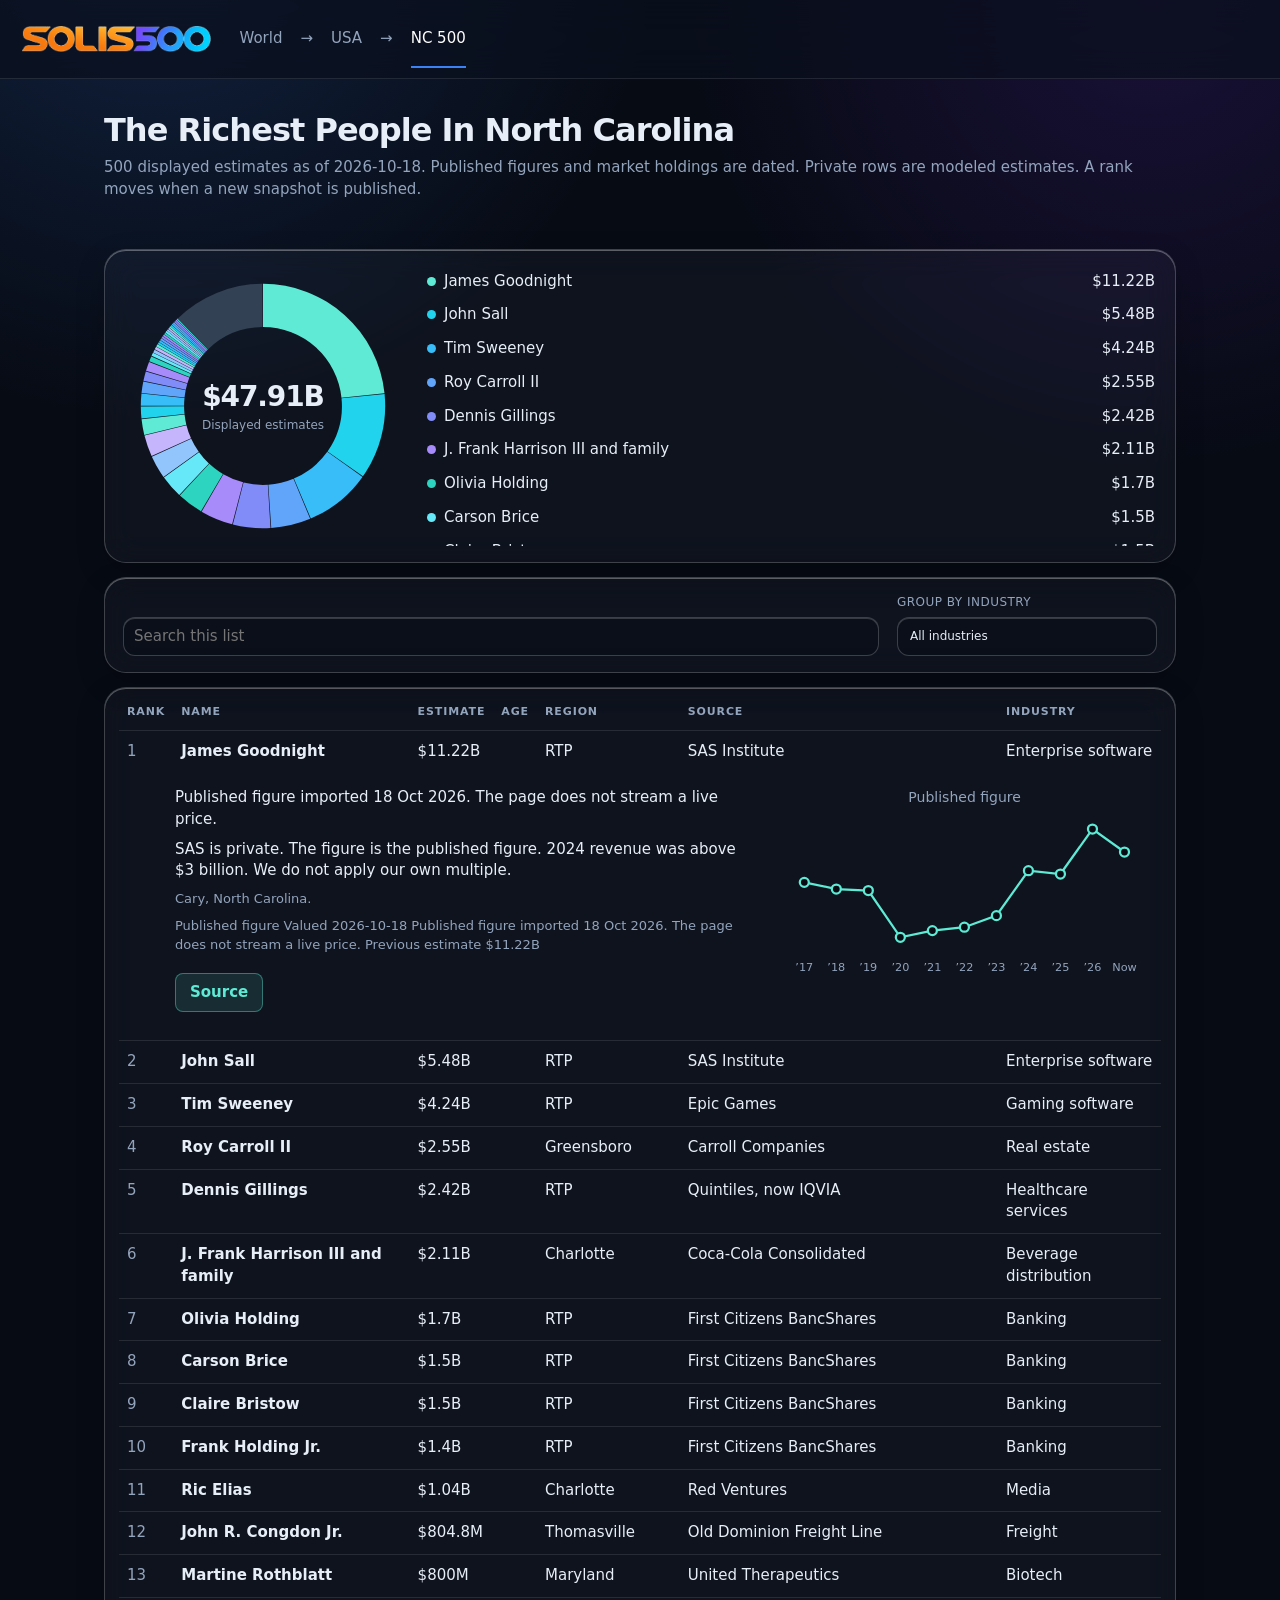
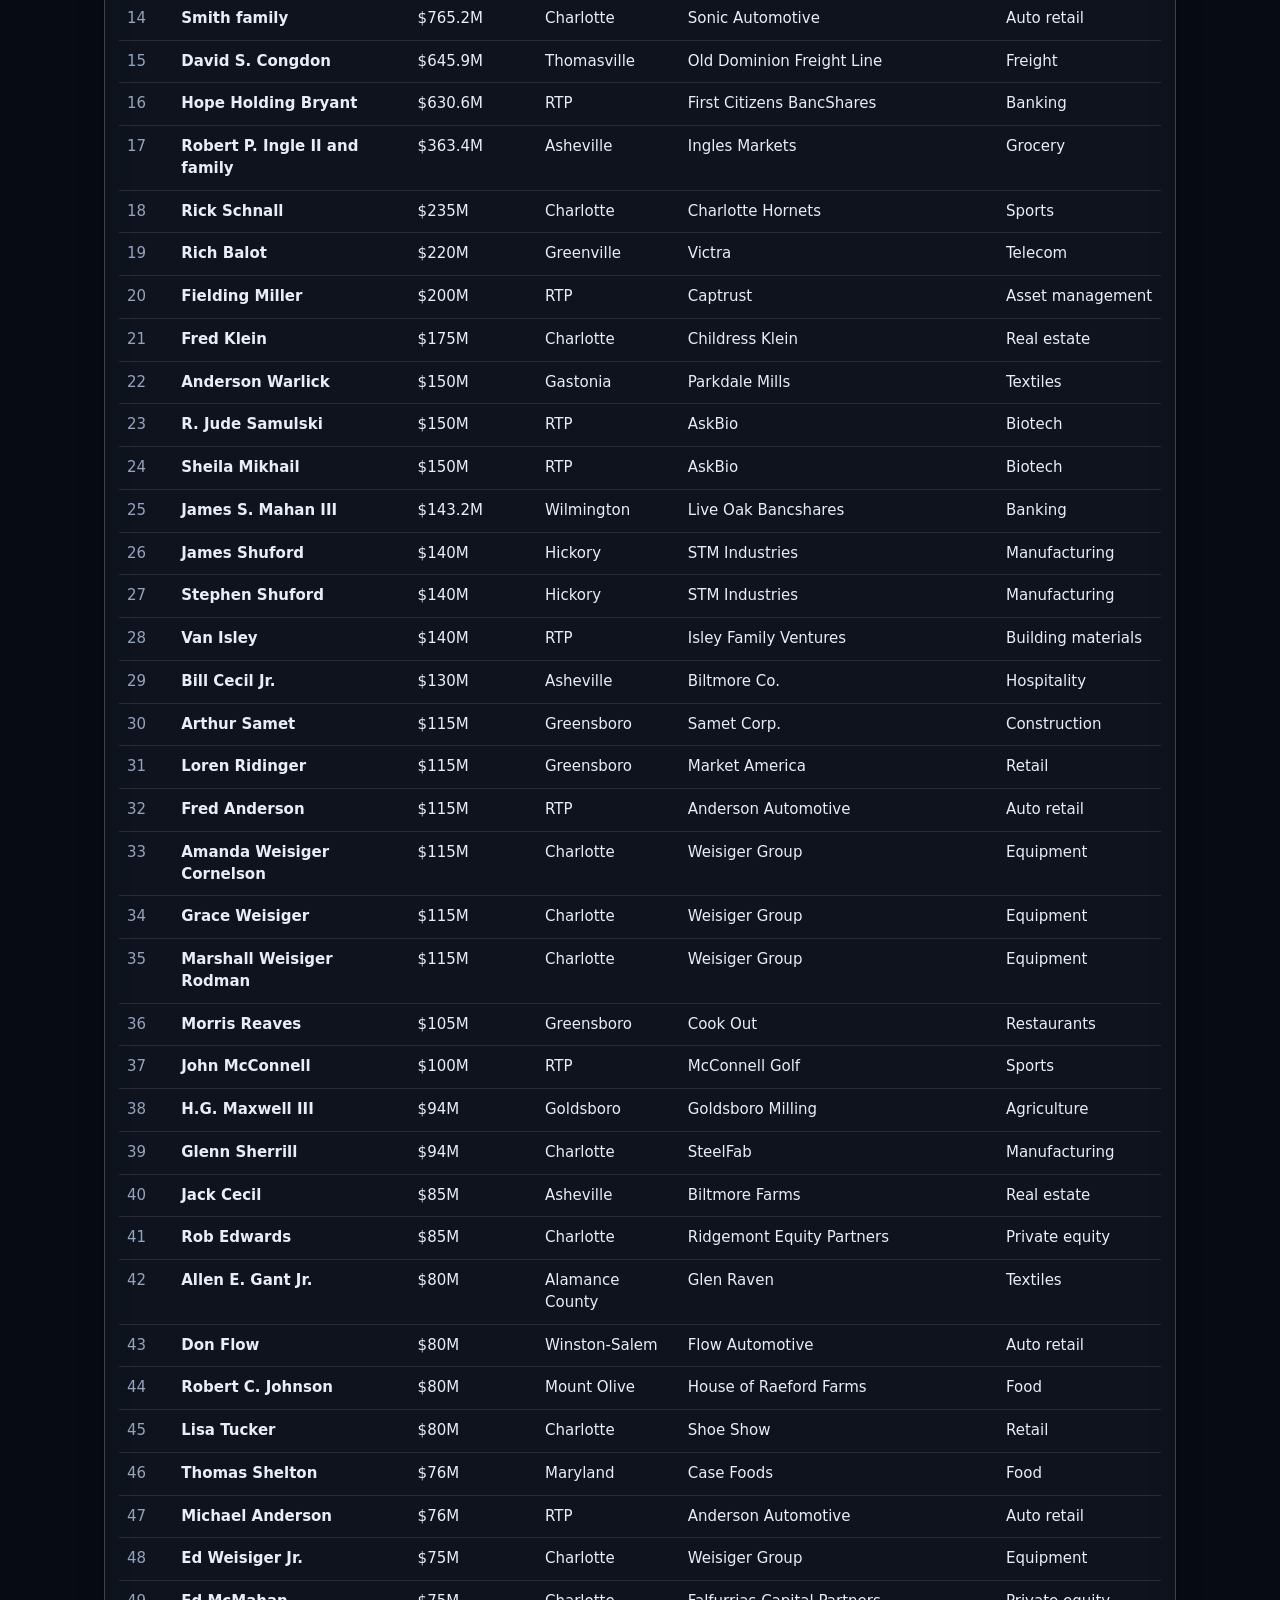
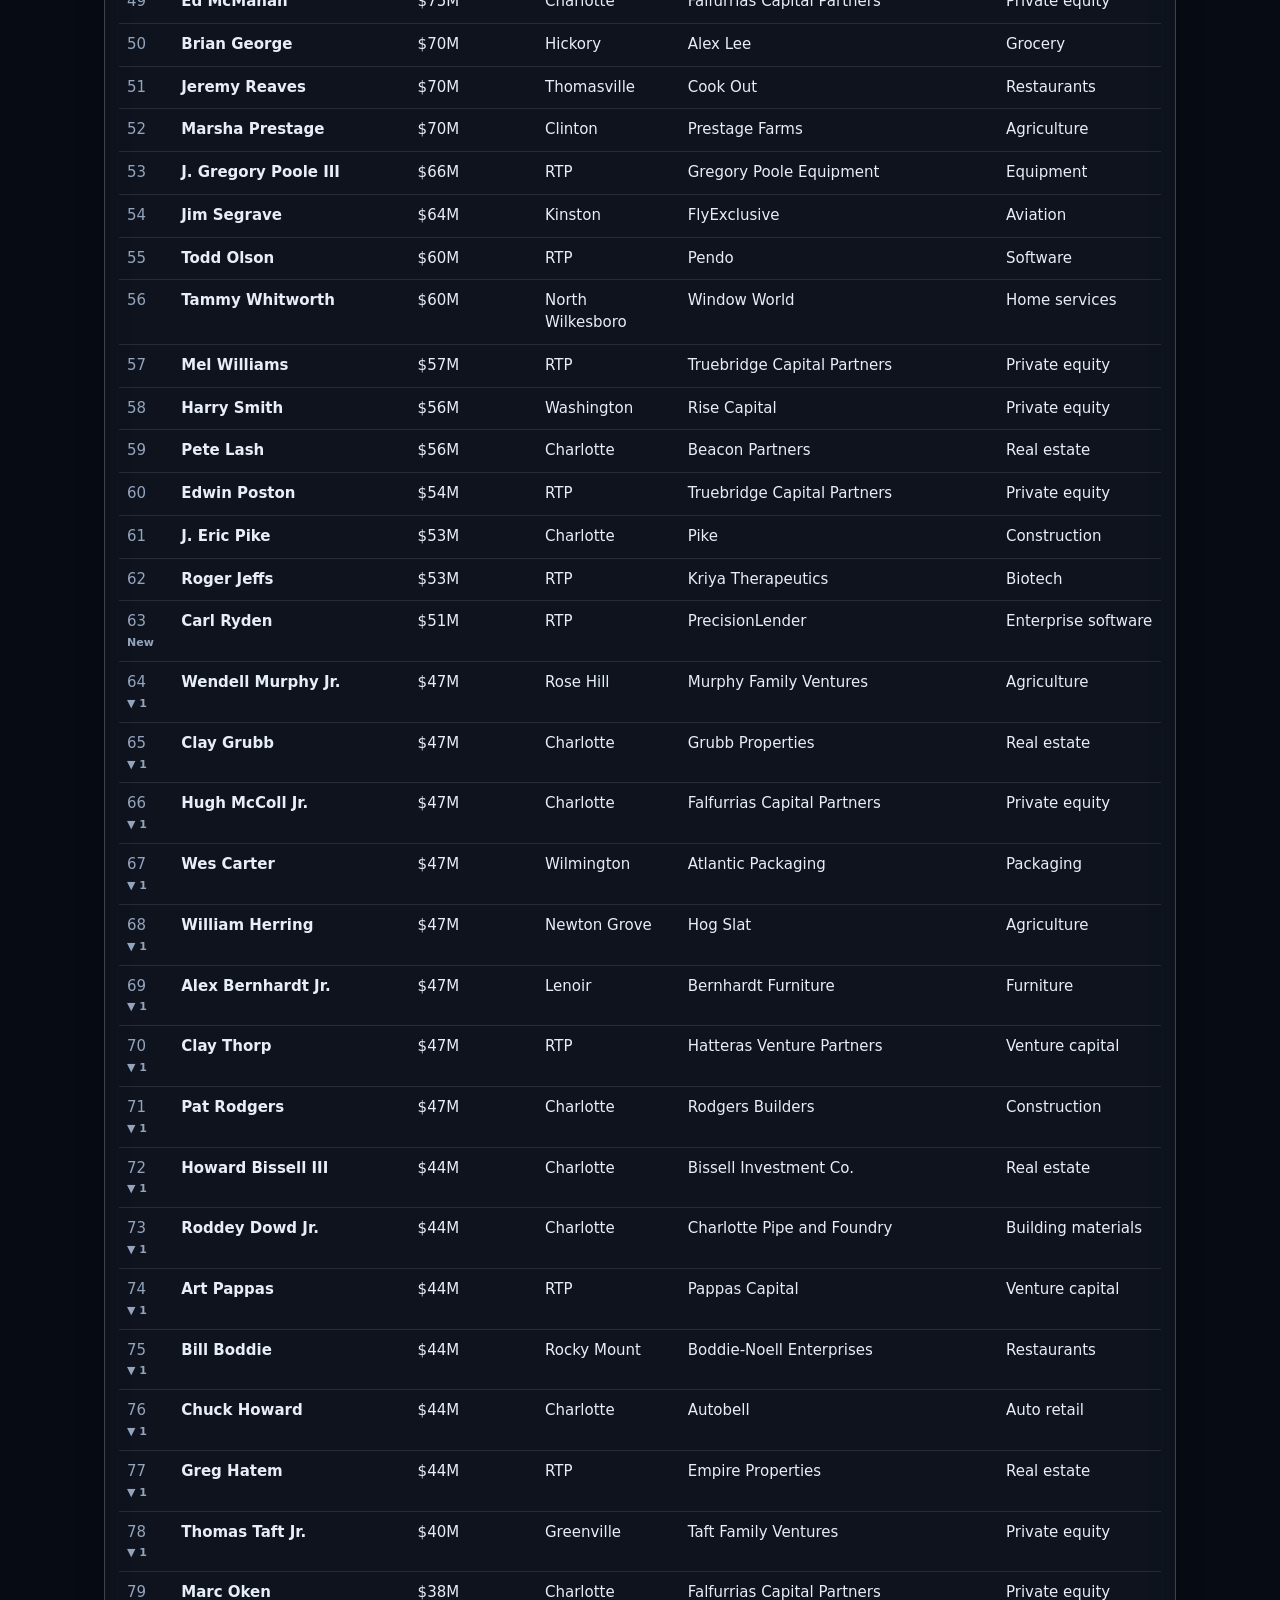
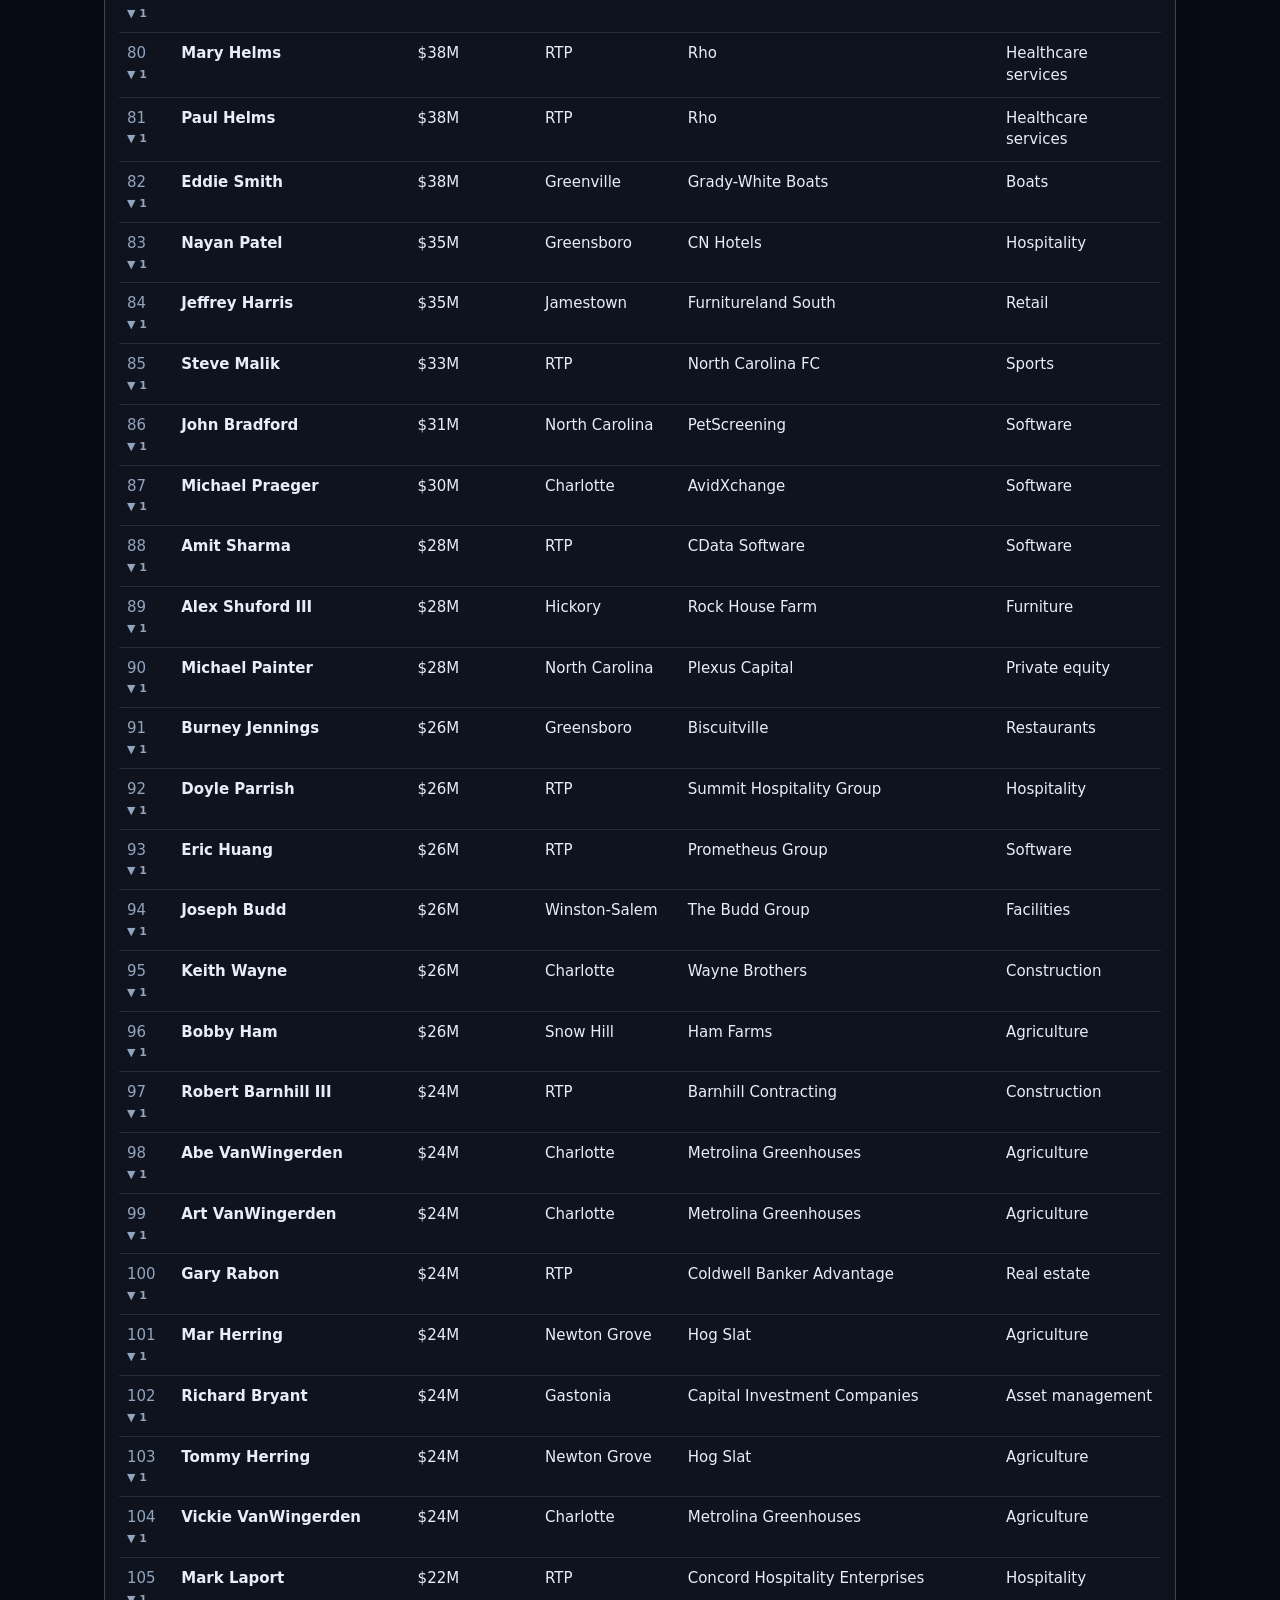
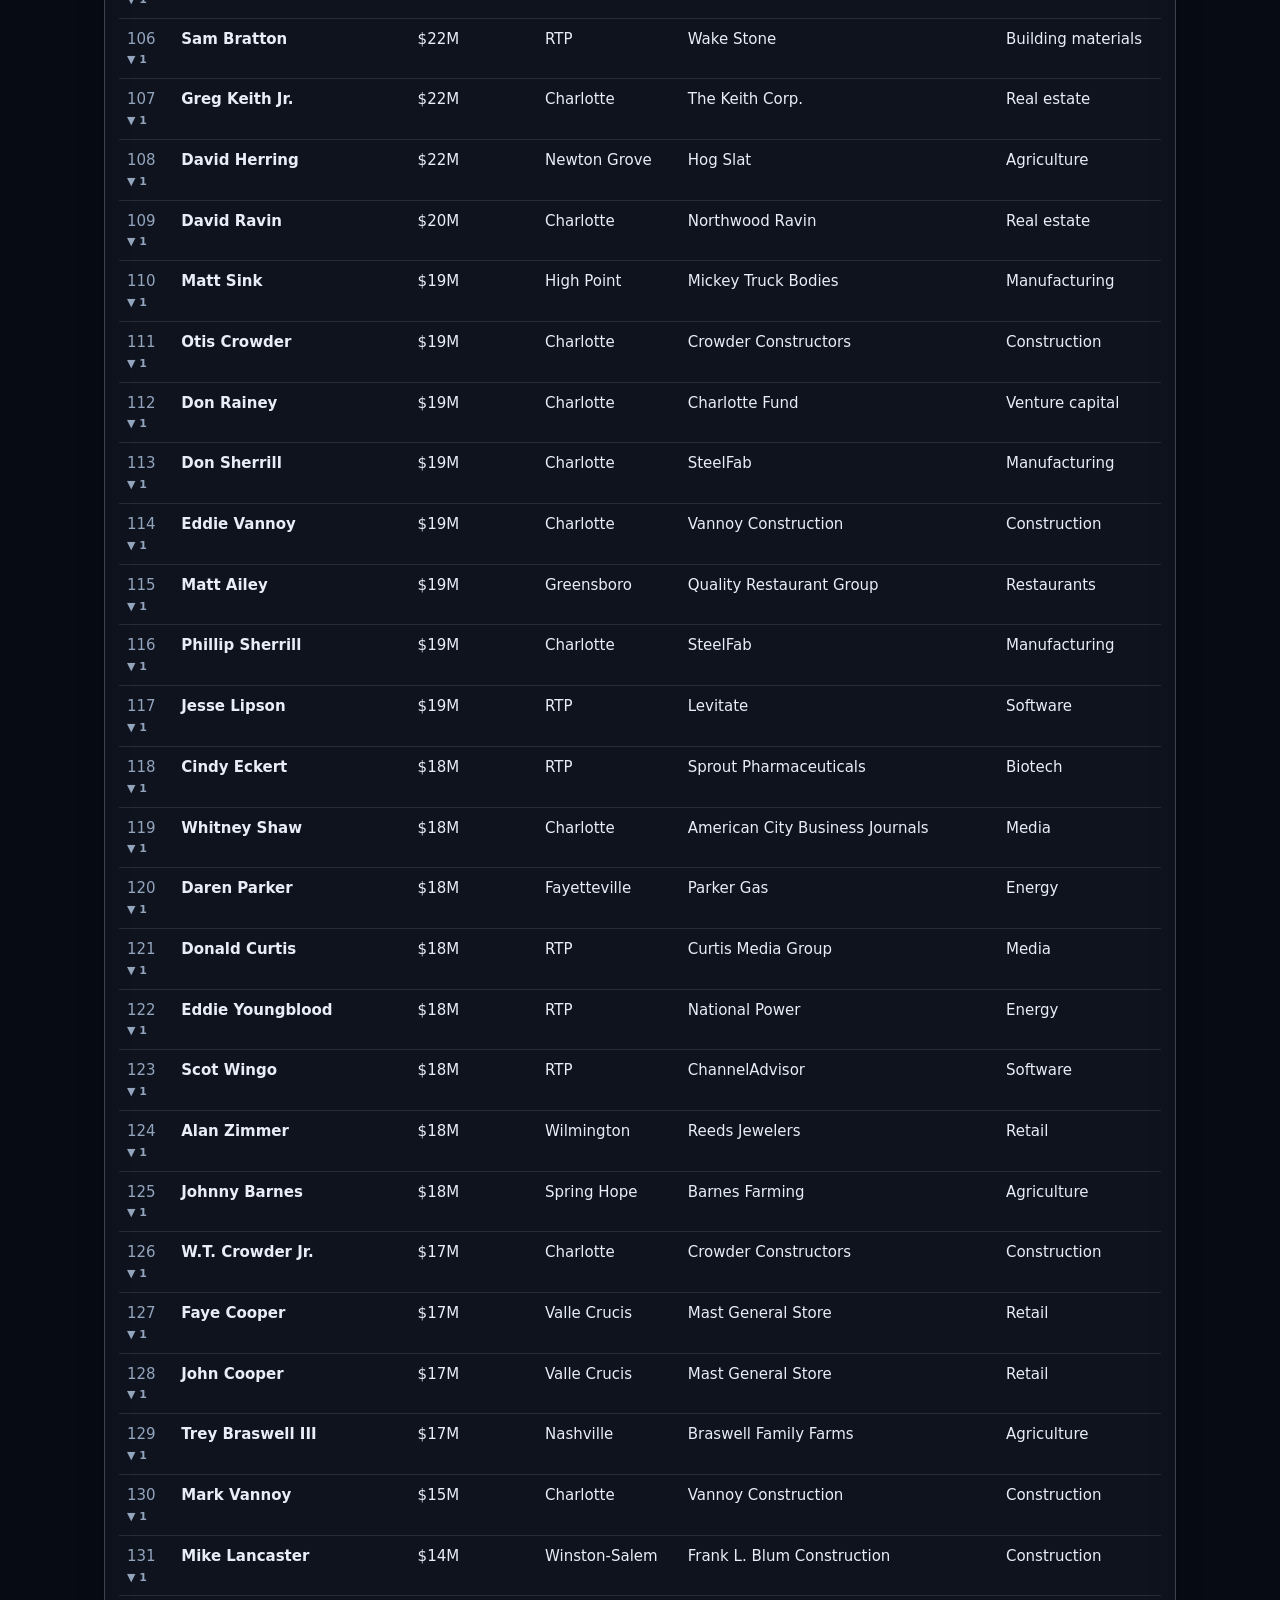
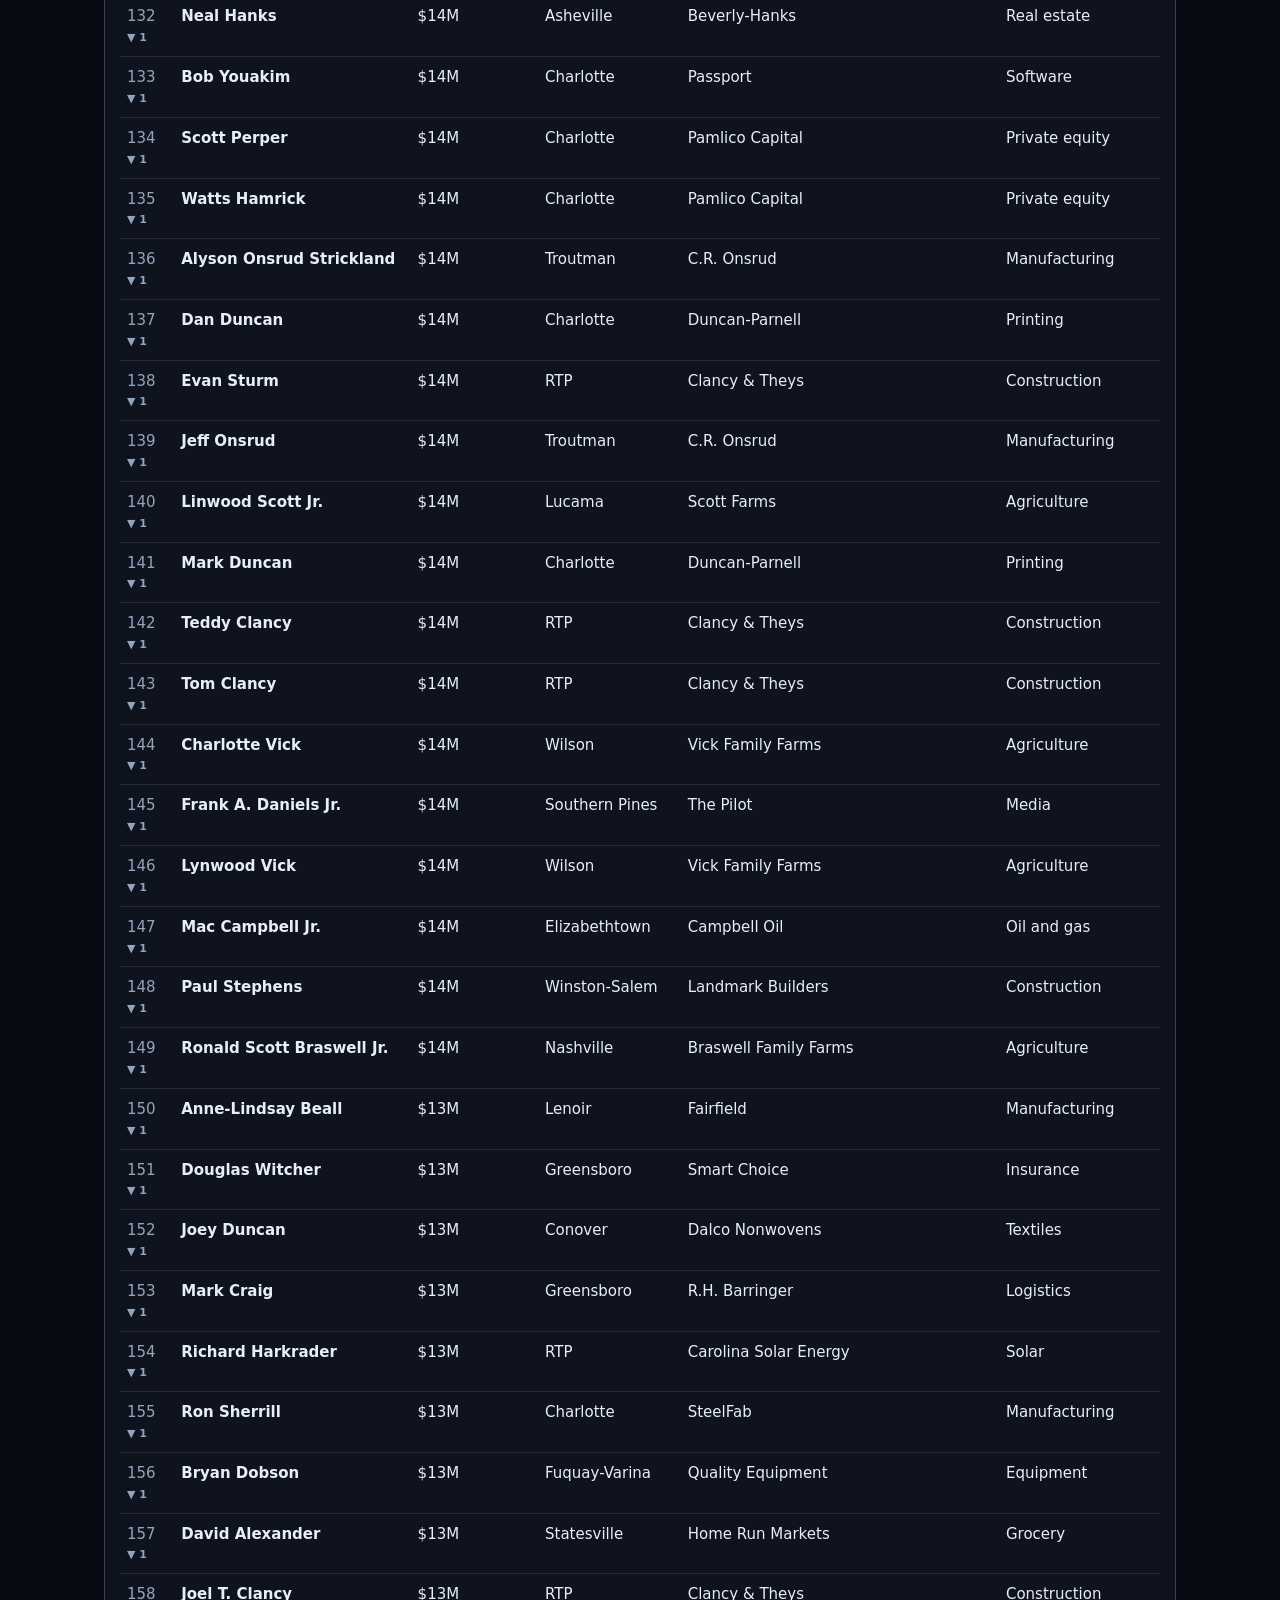
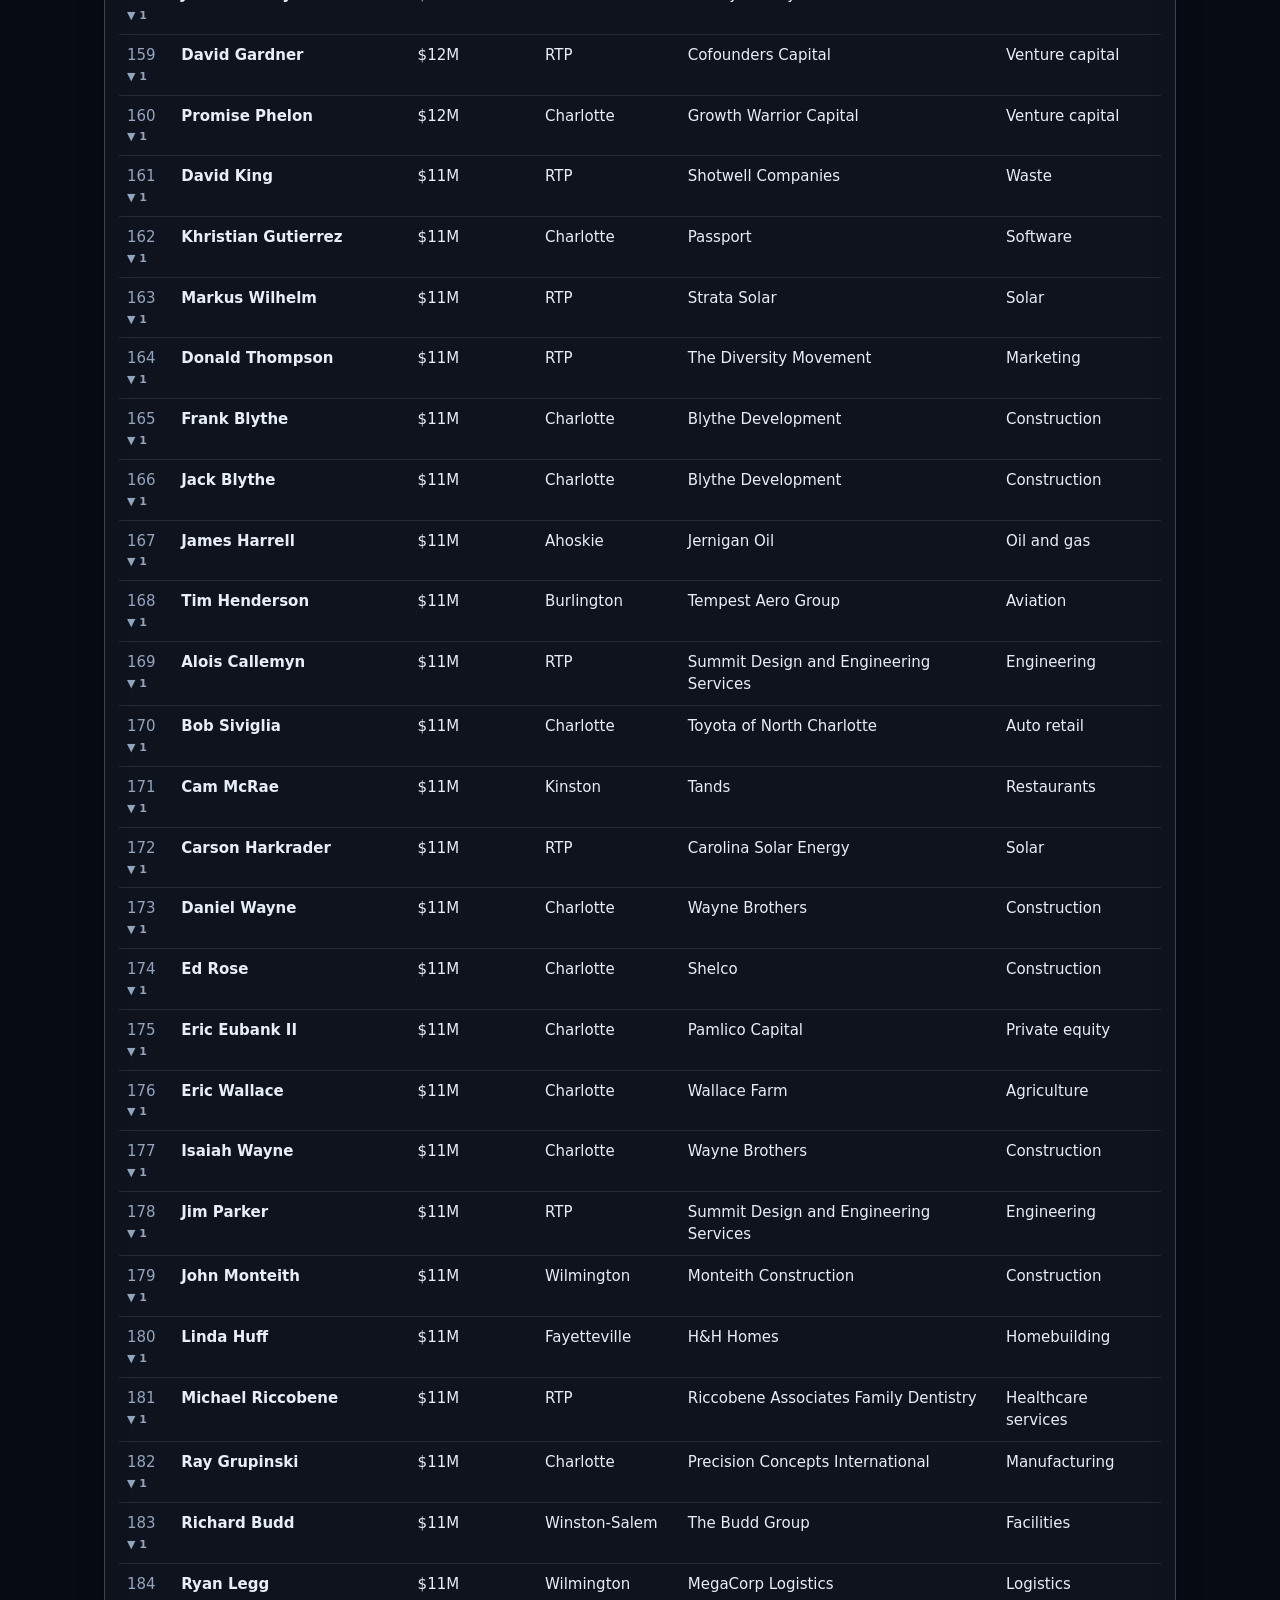
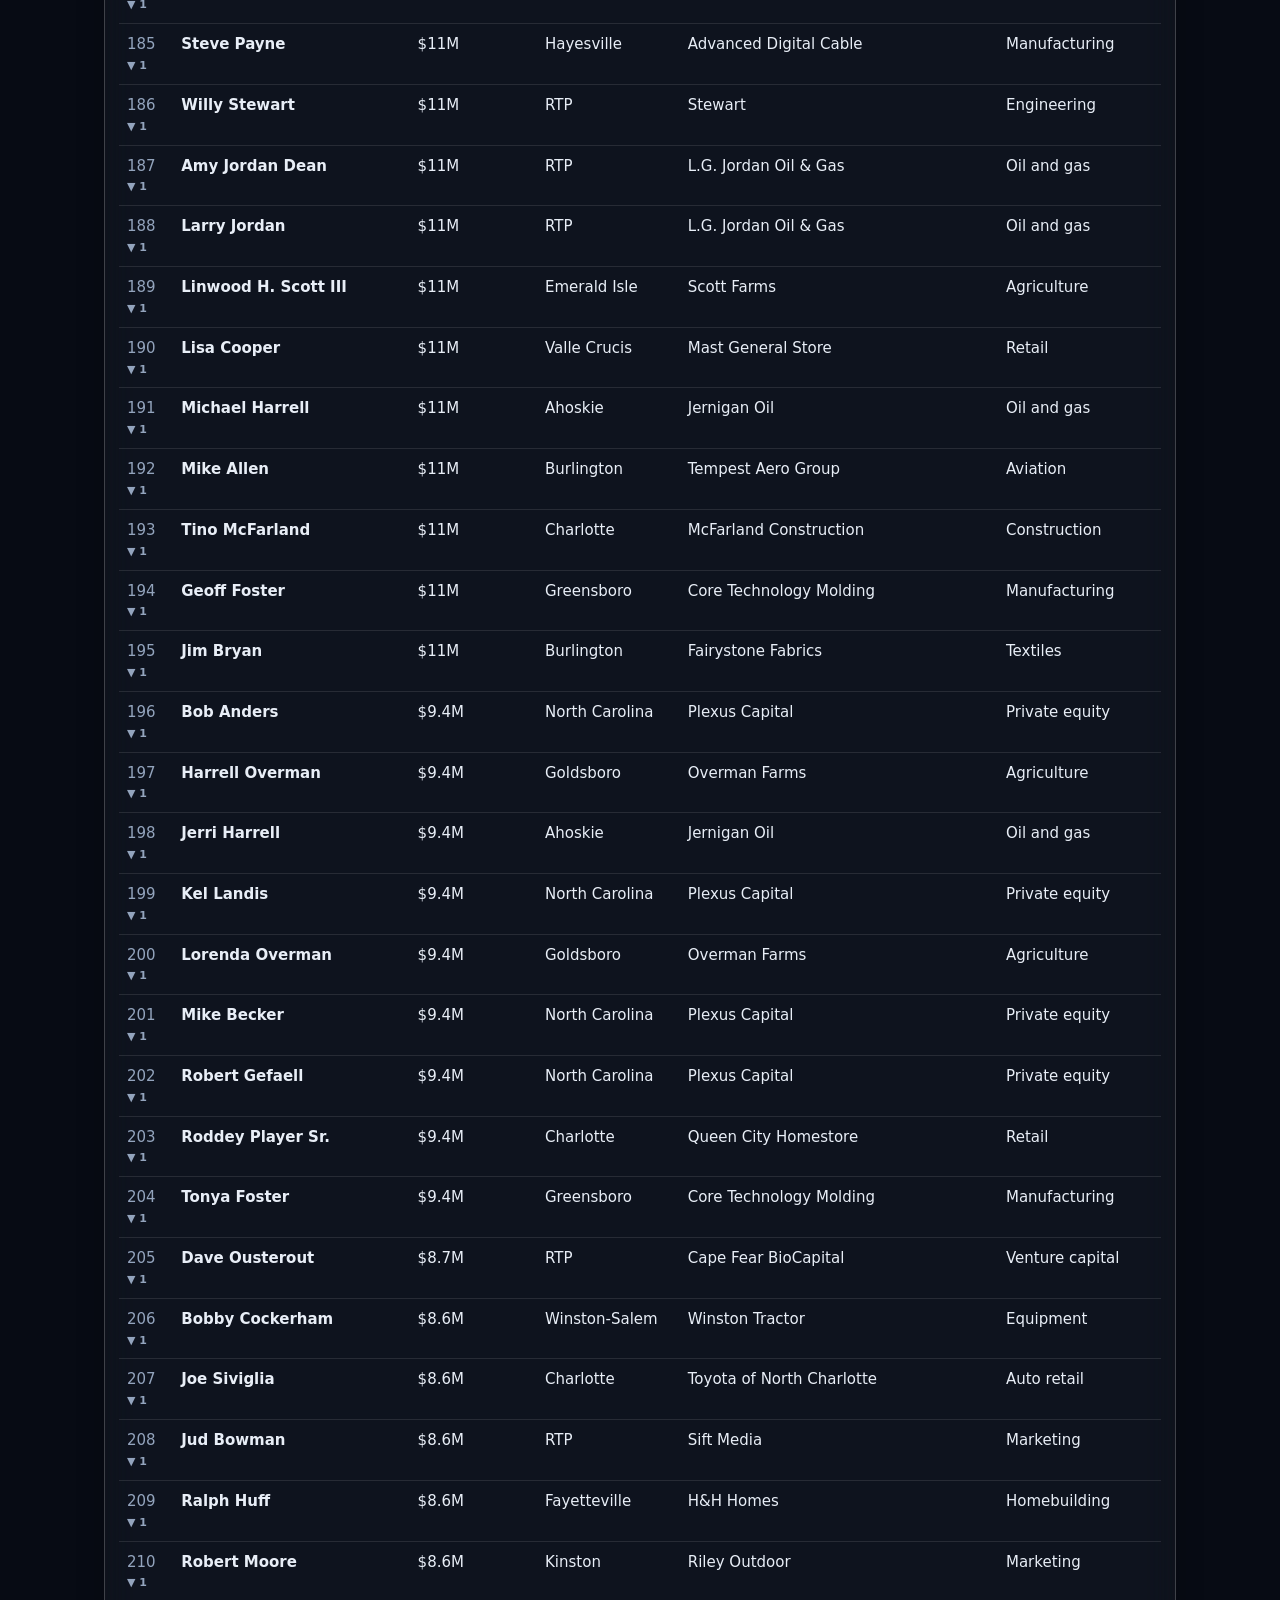
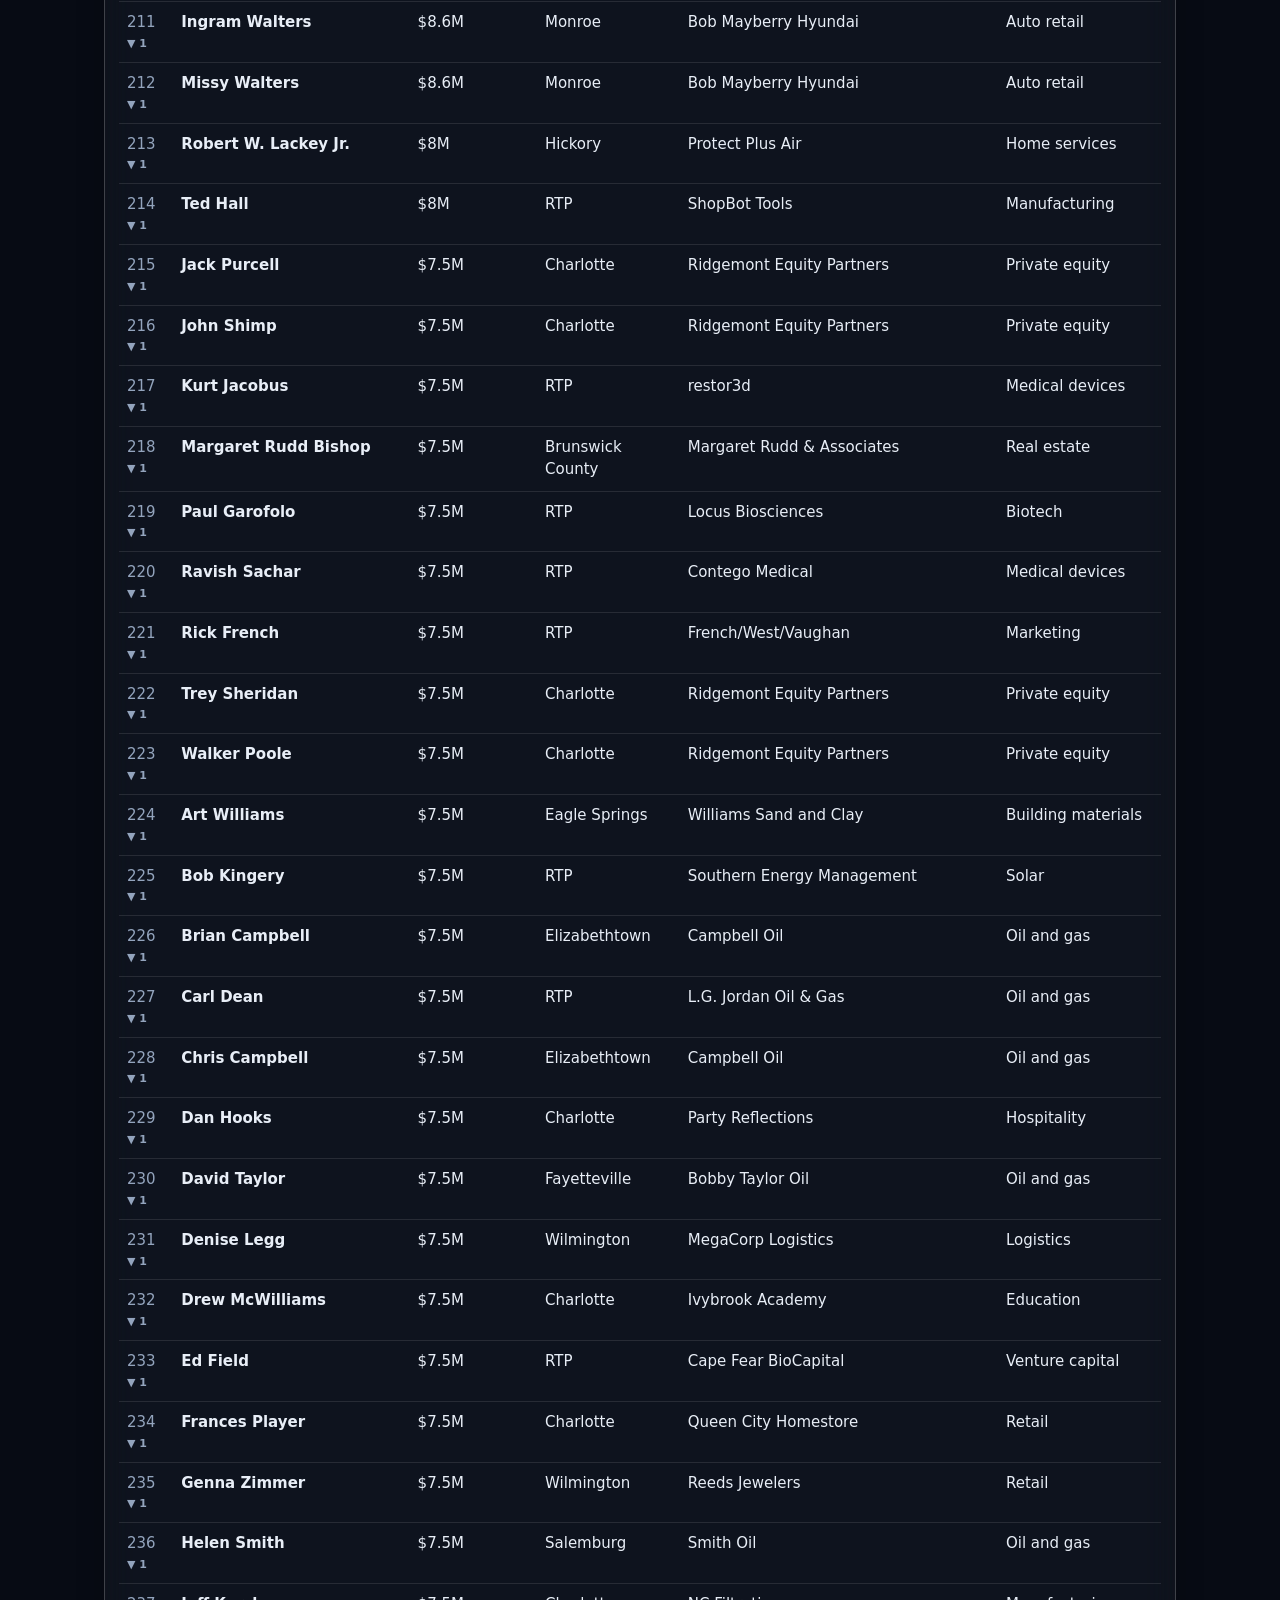
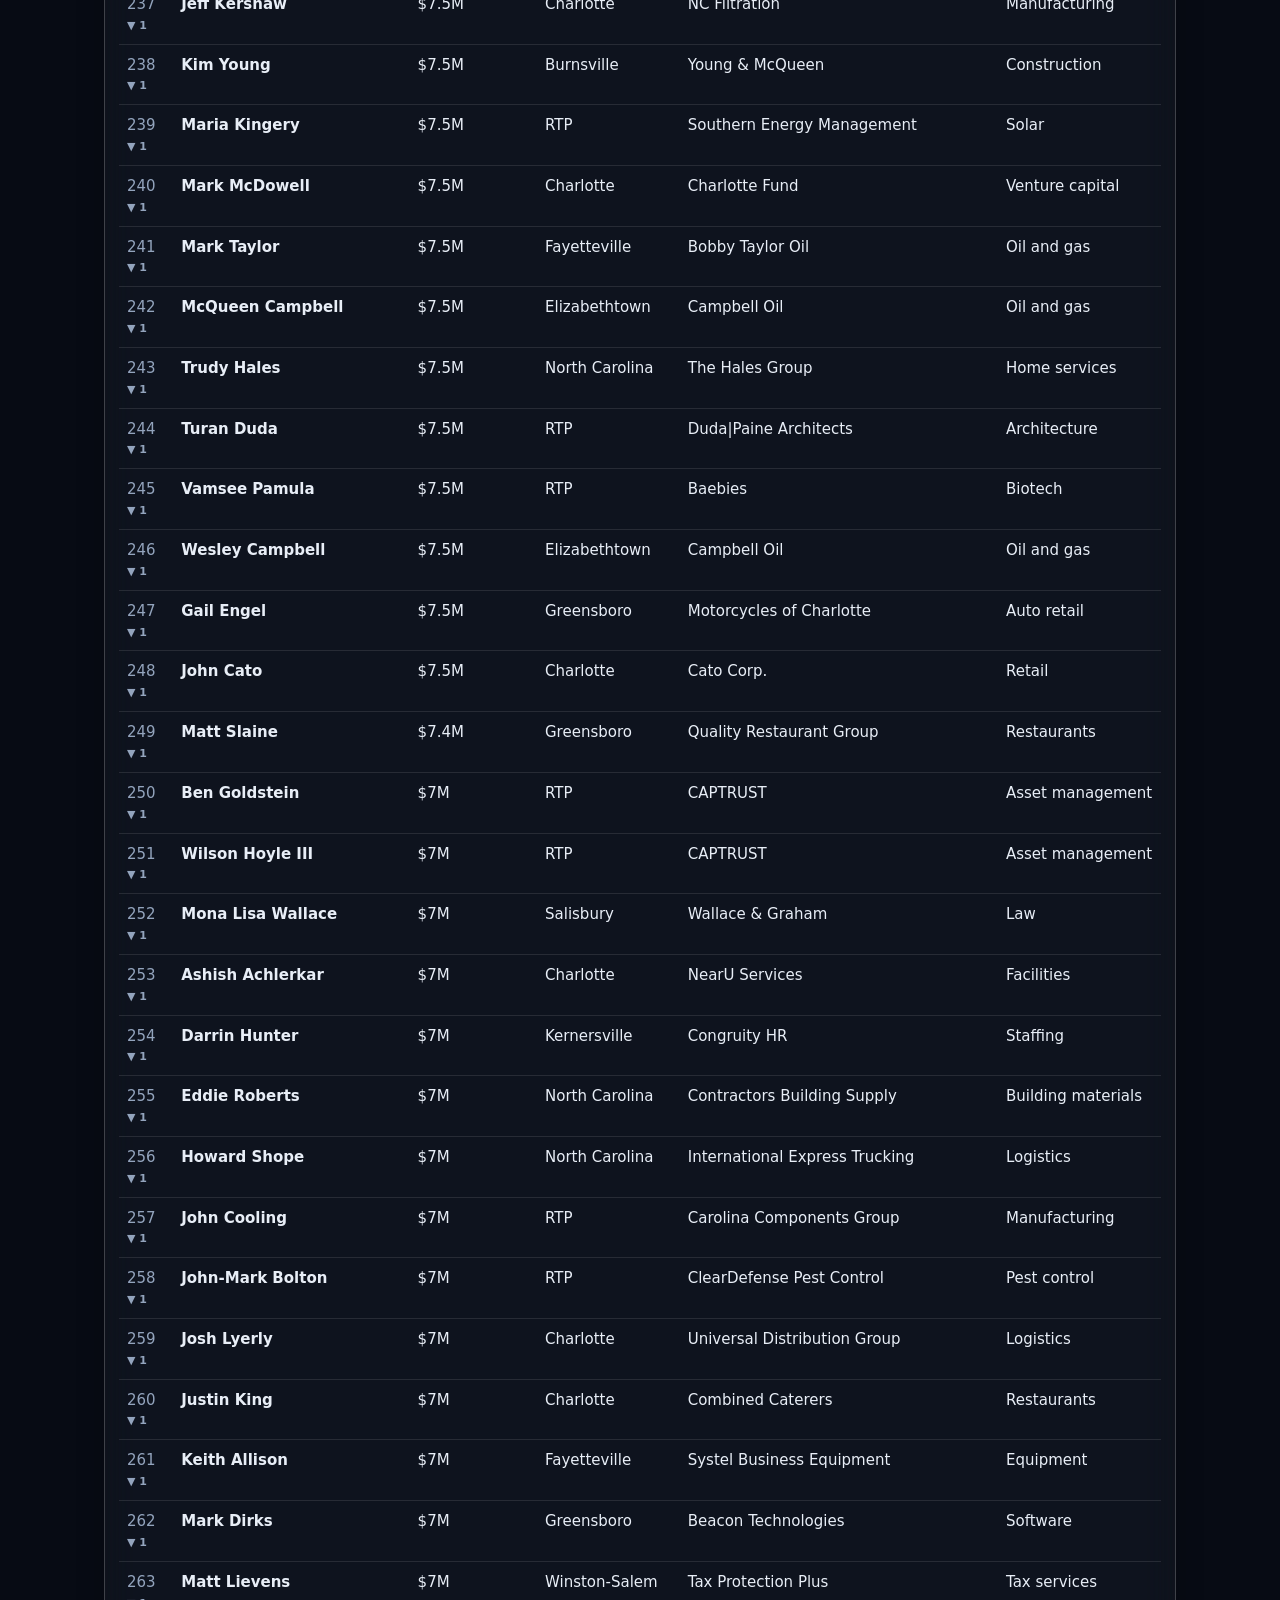
==== nc/index.html @ b6aca8cf "Add the Solis 500 bar and a USA page that opens NC 500. Co-authored-by: Cursor <cursoragent@cursor.c" ====
<!doctype html>
<html lang="en">
<head>
  <link rel="icon" href="../solis500.png">
  <meta charset="utf-8">
  <meta name="viewport" content="width=device-width, initial-scale=1">
  <title>NC 500</title>
  <link rel="stylesheet" href="../styles.css">
  <style>
    body { background-attachment: fixed; }
    header.top, main { max-width: 1120px; }
    .glass {
      position: relative;
      background: rgba(255, 255, 255, 0.035);
      border: 1px solid rgba(255, 255, 255, 0.2);
      border-radius: 22px;
      backdrop-filter: blur(16px) saturate(1.2);
      -webkit-backdrop-filter: blur(16px) saturate(1.2);
      box-shadow: inset 0 1px 0 rgba(255, 255, 255, 0.32), 0 10px 28px rgba(0, 0, 0, 0.22);
    }
    .donut-wrap.glass, .rank-tools.glass { padding: 16px 18px; }
    .sheet.glass { padding: 6px 14px 18px; margin-top: 14px; }
    .profile { display: inline-block; margin-top: 10px; background: rgba(94, 234, 212, 0.12); color: #5eead4; border: 1px solid rgba(94, 234, 212, 0.4); text-decoration: none; border-radius: 8px; padding: 8px 14px; font-weight: 700; }
    .range-title { text-align: center; text-transform: none; letter-spacing: 0; font-size: 13px; }
    .donut-legend { max-height: 280px; overflow: auto; }
    #donut path, .donut-legend button { cursor: pointer; }
    .donut-wrap { display: grid; grid-template-columns: 280px 1fr; gap: 22px; align-items: center; margin: 18px 0 8px; }
    .donut-fig { position: relative; width: 280px; height: 280px; }
    .donut-fig svg { width: 280px; height: 280px; display: block; }
    .donut-center { position: absolute; inset: 0; display: grid; place-content: center; text-align: center; pointer-events: none; }
    .donut-center strong { font-size: 28px; letter-spacing: -0.04em; font-weight: 650; }
    .donut-center span { color: var(--muted); font-size: 12px; }
    .donut-legend { list-style: none; margin: 0; padding: 0; display: grid; gap: 2px; }
    .donut-legend button {
      display: flex; justify-content: space-between; gap: 12px; width: 100%;
      background: transparent; border: 0; color: inherit; padding: 5px 2px; cursor: pointer; text-align: left;
    }
    .donut-legend button:hover { color: white; }
    .swatch { width: 9px; height: 9px; border-radius: 99px; display: inline-block; margin-right: 8px; }
    .rank-tools { display: grid; grid-template-columns: 1fr 260px; gap: 18px; margin: 14px 0 0; align-items: end; position: relative; z-index: 6; overflow: visible; }
    .sheet.glass { position: relative; z-index: 1; }
    .rank-tools label { display: grid; gap: 6px; color: var(--muted); font-size: 12px; letter-spacing: 0.04em; text-transform: uppercase; }
    .rank-tools .search, .group-button { margin: 0; background: rgba(7, 11, 20, 0.4); border: 1px solid rgba(255,255,255,0.2); color: var(--ink); border-radius: 12px; box-shadow: inset 0 1px 0 rgba(255,255,255,0.18); }
    .group-menu { position: relative; }
    .group-button { width: 100%; text-align: left; padding: 10px 12px; cursor: pointer; }
    .group-panel {
      position: absolute; z-index: 8; right: 0; width: 260px; top: calc(100% + 6px);
      max-height: 320px; overflow: auto; padding: 8px;
      background: #10182a;
      border: 1px solid rgba(255,255,255,0.2);
      border-radius: 14px;
    }
    .group-panel label {
      display: flex; align-items: center; gap: 8px;
      text-transform: none; letter-spacing: 0; font-size: 14px; color: var(--ink);
      padding: 6px 8px; border-radius: 8px; cursor: pointer;
    }
    .group-panel label:hover { background: rgba(255,255,255,0.06); }
    .group-panel input { accent-color: #5eead4; }
    .group-panel .group-rule { height: 1px; margin: 6px 8px; background: rgba(255,255,255,0.14); }
    .industry-head td { padding: 18px 10px 6px; color: #f8fafc; font-weight: 650; letter-spacing: 0.04em; text-transform: uppercase; font-size: 12px; border-top: 0; }
    .own.rank th { letter-spacing: 0.08em; text-transform: uppercase; font-size: 11px; }
    .own.rank td { border-bottom: 0; }
    .own.rank tr.rank-row td { border-top: 1px solid var(--line); cursor: pointer; }
    .own.rank tr.rank-row:hover td { background: rgba(255,255,255,0.03); }
    .own.rank td.worth { text-align: right; white-space: nowrap; width: 7.5rem; }
    .own.rank th.worth { text-align: right; }
    .own.rank td.worth b { display: block; font-weight: 650; font-variant-numeric: tabular-nums; }
    .own.rank td.worth span { color: var(--muted); font-size: 11px; letter-spacing: 0.04em; text-transform: uppercase; }
    .own.rank td.worth.provisional span { color: #5eead4; }
    .own.rank td.worth.priced span { color: #fbbf24; }
    .rank-name { font-weight: 650; }
    .rank-panel { display: grid; grid-template-columns: 1.45fr 0.9fr; gap: 28px; padding: 4px 8px 18px 3rem; }
    .rank-panel p { margin: 0 0 8px; max-width: 68ch; }
    .rank-panel .tie { color: var(--muted); font-size: 13px; }
    .range-title { color: var(--muted); font-size: 14px; letter-spacing: 0; text-transform: none; margin-bottom: 4px; }
    .history-chart { position: relative; }
    .history-chart svg { width: 100%; height: auto; display: block; }
    .history-tip {
      position: absolute; z-index: 2; transform: translate(-50%, -120%);
      min-width: 76px; padding: 8px 10px; text-align: center; pointer-events: none;
      background: rgba(8, 12, 22, 0.94); color: #f8fafc;
      border: 1px solid rgba(255,255,255,0.16); border-radius: 8px;
      box-shadow: 0 10px 24px rgba(0,0,0,0.35);
    }
    .history-tip span { display: block; color: #cbd5e1; font-size: 12px; }
    .history-tip strong { display: block; font-size: 16px; font-weight: 650; }
    .pos .move { display: block; margin-top: 2px; font-size: 11px; font-weight: 550; color: var(--muted); }
    .range-labels { display: flex; justify-content: space-between; color: var(--muted); font-size: 12px; font-variant-numeric: tabular-nums; }
    @media (max-width: 800px) {
      .donut-wrap, .rank-panel, .rank-tools { grid-template-columns: 1fr; }
      .donut-fig { margin: 0 auto; }
      .rank-panel { padding-left: 8px; }
    }
  </style>
</head>
<body>
  <header class="bar">
    <a class="brand" href="../" aria-label="Solis 500"><img class="wordmark" src="../solis500.png" alt=""></a>
    <nav class="trail" aria-label="Place">
      <span class="trail-world">World</span>
      <span class="sep" aria-hidden="true">→</span>
      <a href="../">USA</a>
      <span class="sep" aria-hidden="true">→</span>
      <a href="./" aria-current="page">NC 500</a>
    </nav>
  </header>
  <header class="top">
    <div>
      <h1>The Richest People In North Carolina</h1>
      <div class="sub" id="note"></div>
    </div>
  </header>
  <main>
    <section class="section">
      <div class="donut-wrap glass">
        <div class="donut-fig">
          <svg id="donut" viewBox="0 0 220 220" role="img" aria-label="Donut of displayed estimates, richest first"></svg>
          <div class="donut-center"><strong id="donut-total"></strong><span>Displayed estimates</span></div>
        </div>
        <ol class="donut-legend" id="legend"></ol>
      </div>
      <div class="rank-tools glass">
        <input id="q" class="search" aria-label="Search this list" placeholder="Search this list">
        <label>Group by industry
          <div class="group-menu">
            <button type="button" class="group-button" id="group-button" aria-haspopup="true" aria-expanded="false">All industries</button>
            <div id="group-panel" class="group-panel" hidden>
              <label><input type="checkbox" id="group-all" checked> All industries</label>
              <label><input type="checkbox" id="group-headers"> Grouped</label>
              <div class="group-rule"></div>
              <div id="group-sectors"></div>
            </div>
          </div>
        </label>
      </div>
      <div class="sheet glass">
      <table class="own rank">
        <thead>
          <tr><th>Rank</th><th>Name</th><th>Estimate</th><th>Age</th><th>Region</th><th>Source</th><th>Industry</th></tr>
        </thead>
        <tbody id="rows"></tbody>
      </table>
      </div>
    </section>
  </main>
  <script>
    const rows = document.querySelector("#rows");
    const note = document.querySelector("#note");
    const donut = document.querySelector("#donut");
    const legend = document.querySelector("#legend");
    const q = document.querySelector("#q");
    const groupButton = document.querySelector("#group-button");
    const groupPanel = document.querySelector("#group-panel");
    const groupAll = document.querySelector("#group-all");
    const groupHeaders = document.querySelector("#group-headers");
    const groupSectors = document.querySelector("#group-sectors");
    const selectedSectors = new Set();
    const colors = ["#5eead4", "#22d3ee", "#38bdf8", "#60a5fa", "#818cf8", "#a78bfa", "#2dd4bf", "#67e8f9", "#93c5fd", "#c4b5fd"];
    const otherColor = "#334155";
    let ranked = [];
    let openPos = null;
    const rowByPos = new Map();
    function visible(text) {
      return text
        .replace(/\bForbes\b/g, "the published list")
        .replace(/\bbest guess\b/gi, "modeled estimate")
        .replace(/\breal[ -]time estimates\b/gi, "modeled estimates")
        .replace(/\breal[ -]time estimate\b/gi, "published figure")
        .replace(/\bGuesses\b/g, "Modeled estimates")
        .replace(/\bGuess\b/g, "Modeled estimate");
    }
    const TRIANGLE = new Set(["raleigh", "durham", "cary", "chapel hill", "morrisville", "apex", "holly springs", "carrboro", "research triangle park", "research triangle", "rtp", "wake forest", "knightdale", "garner", "hillsborough", "pittsboro"]);
    const CHARLOTTE = new Set(["charlotte", "eastover", "huntersville", "matthews", "cornelius", "davidson", "mint hill", "pineville", "indian trail", "waxhaw", "belmont", "mount holly", "concord", "kannapolis", "weddington", "harrisburg"]);
    const PLACES = ["Research Triangle Park", "Research Triangle", "Winston-Salem", "Chapel Hill", "Rocky Mount", "High Point", "New Bern", "Southern Pines", "Holly Springs", "Morehead City", "North Wilkesboro", "Elizabeth City", "Huntersville", "Fayetteville", "Greensboro", "Wilmington", "Asheville", "Charlotte", "Valle Crucis", "Pisgah Forest", "Spring Hope", "Snow Hill", "Rose Hill", "Mount Airy", "Mount Olive", "Mount Holly", "Wake Forest", "Indian Trail", "Fuquay-Varina", "Pinehurst", "Mooresville", "Kannapolis", "Statesville", "Hendersonville", "Jacksonville", "Morrisville", "Greenville", "Goldsboro", "Burlington", "Lexington", "Thomasville", "Kernersville", "Salisbury", "Morganton", "Asheboro", "Lumberton", "Hickory", "Gastonia", "Concord", "Raleigh", "Durham", "Cary", "Apex", "Boone", "Lenoir", "Conover", "Sanford", "Kinston", "Wilson", "Monroe", "Shelby", "Newton Grove", "Newton", "Valdese", "Marion", "Brevard", "Sylva", "Franklin", "Waynesville", "Jefferson", "Nashville", "Lucama", "Oakboro", "Emerald Isle", "Smithfield", "Clayton", "Garner", "Carrboro", "Hillsborough", "Pittsboro", "Mebane", "Graham", "Reidsville", "Albemarle", "Eden", "Matthews", "Cornelius", "Davidson", "Eastover", "Washington", "Pineville", "Belmont", "Lincolnton", "Clinton", "Wallace", "Tarboro", "Oxford", "Hamlet", "Laurinburg", "Aberdeen", "Waxhaw", "Blowing Rock", "Banner Elk", "Four Oaks", "Sandy Ridge", "Rural Hall", "Wilkesboro", "Jamestown", "Troutman", "Shallotte", "Penrose", "Archdale", "Hayesville", "Weddington", "Harrisburg", "Knightdale", "Wade", "Newland", "Littleton", "Burnsville", "Carthage", "Ahoskie", "Elizabethtown", "Salemburg", "Eagle Springs"];
    PLACES.sort((a, b) => b.length - a.length);
    const COMPANY_REGION = {
      "Pamlico Capital": "Charlotte",
      "Prometheus Group": "RTP",
      "Smart Choice": "Greensboro",
      "Joe Van Gogh": "RTP",
      "Yep Roc and related labels": "RTP",
      "Salem One": "Winston-Salem",
      "Passport": "Charlotte",
      "Glew": "Charlotte",
      "Armor Fire Services": "Charlotte",
      "Winston Tractor": "Winston-Salem",
      "Amerochem": "New Bern",
      "Jernigan Oil": "Ahoskie",
      "Smith Oil": "Salemburg",
      "Campbell Oil": "Elizabethtown",
      "Williams Sand and Clay": "Eagle Springs",
      "Fence Builders": "Winston-Salem",
      "Green Hill Fence": "South Carolina",
      "Dalco Nonwovens": "Conover",
      "Alarmguard Security": "Greensboro",
      "Pesta Finnie": "Charlotte",
    };
    function regionName(name) {
      const key = name.toLowerCase();
      if (TRIANGLE.has(key)) return "RTP";
      if (CHARLOTTE.has(key)) return "Charlotte";
      return name;
    }
    function awayState(text) {
      const match = text.match(/\blives in [^.]{0,80}\b(Florida|Maryland|South Carolina|Virginia|Georgia|Tennessee|Texas|New York|California)\b/i)
        || text.match(/\bplaces (?:him|her) in [^.]{0,60}\b(Florida|Maryland|South Carolina|Virginia|Georgia|Tennessee|Texas|New York|California)\b/i)
        || text.match(/\bfiling address is [^.]{0,60}\b(Florida|Maryland|South Carolina|Virginia|Georgia|Tennessee|Texas|New York|California)\b/i);
      if (!match) return "";
      const state = match[1].toLowerCase();
      return state.replace(/\b\w/g, (letter) => letter.toUpperCase());
    }
    function placeOf(person) {
      const text = person.nc_tie || "";
      const away = awayState(text + " " + (person.valuation_note || ""));
      if (away) return away;
      const found = [];
      for (const name of PLACES) {
        const pattern = new RegExp("\\b" + name.replace(/[.*+?^${}()|[\]\\]/g, "\\$&") + "\\b", "i");
        if (pattern.test(text)) {
          const region = regionName(name);
          if (!found.includes(region)) found.push(region);
        }
      }
      if (found.includes("Charlotte") && found.includes("RTP")) return "North Carolina";
      if (found.length) return found[0];
      if (/triangle-based|research triangle|\bRTP\b|in the Triangle/i.test(text)) return "RTP";
      const county = text.match(/\b([A-Z][a-z]+(?: [A-Z][a-z]+)?) County\b/);
      if (county && county[1] !== "North") return county[1] + " County";
      if (COMPANY_REGION[person.company]) return COMPANY_REGION[person.company];
      return "North Carolina";
    }
    function assignRegions(people) {
      people.forEach((person) => { person.region = placeOf(person); });
      const byCompany = new Map();
      people.forEach((person) => {
        if (!person.company || person.region === "North Carolina") return;
        if (!byCompany.has(person.company)) byCompany.set(person.company, new Set());
        byCompany.get(person.company).add(person.region);
      });
      people.forEach((person) => {
        const regions = byCompany.get(person.company);
        if (person.region === "North Carolina" && regions && regions.size === 1) person.region = [...regions][0];
      });
    }
    function money(value) {
      if (value >= 1e9) return "$" + (value / 1e9).toFixed(2).replace(/0$/, "").replace(/\.0$/, "") + "B";
      return "$" + (value / 1e6).toFixed(1).replace(/\.0$/, "") + "M";
    }
    function arc(cx, cy, outer, inner, a0, a1) {
      const large = a1 - a0 > Math.PI ? 1 : 0;
      const p = (r, a) => [cx + Math.cos(a) * r, cy + Math.sin(a) * r];
      const [x0, y0] = p(outer, a0);
      const [x1, y1] = p(outer, a1);
      const [x2, y2] = p(inner, a1);
      const [x3, y3] = p(inner, a0);
      return `M ${x0.toFixed(2)} ${y0.toFixed(2)} A ${outer} ${outer} 0 ${large} 1 ${x1.toFixed(2)} ${y1.toFixed(2)} L ${x2.toFixed(2)} ${y2.toFixed(2)} A ${inner} ${inner} 0 ${large} 0 ${x3.toFixed(2)} ${y3.toFixed(2)} Z`;
    }
    function worthOf(person) {
      return person.valuation === "priced" ? person.model_base : (person.best_guess || person.model_base);
    }
    function groupBuckets(people) {
      const buckets = new Map();
      for (const person of people) {
        const key = person.sector || "Services";
        if (!buckets.has(key)) buckets.set(key, { name: key, value: 0, people: [] });
        const bucket = buckets.get(key);
        bucket.value += worthOf(person);
        bucket.people.push(person);
      }
      return [...buckets.values()].sort((a, b) => b.value - a.value || a.name.localeCompare(b.name));
    }
    function drawDonut() {
      const people = chosenPeople();
      const total = people.reduce((sum, person) => sum + worthOf(person), 0);
      document.querySelector("#donut-total").textContent = total ? money(total) : "$0";
      donut.replaceChildren();
      legend.replaceChildren();
      if (!total) return;
      const byGroup = selectedSectors.size > 1;
      let parts;
      if (byGroup) {
        parts = groupBuckets(people).map((bucket) => ({
          name: bucket.name,
          value: bucket.value,
          sector: bucket.name,
          count: bucket.people.length,
        }));
      } else {
        const top = people.filter((person) => worthOf(person) >= 100000000);
        const rest = people.filter((person) => worthOf(person) < 100000000);
        parts = top.map((person) => ({ name: person.name, value: worthOf(person), pos: person.position }));
        if (rest.length) {
          parts.push({
            name: "Everyone else",
            value: rest.reduce((sum, person) => sum + worthOf(person), 0),
            pos: rest[0].position,
            rest: true,
            count: rest.length,
          });
        }
      }
      let angle = -Math.PI / 2;
      parts.forEach((part, index) => {
        const sweep = (part.value / total) * Math.PI * 2;
        const start = angle;
        angle += sweep;
        const path = document.createElementNS("http://www.w3.org/2000/svg", "path");
        const color = part.rest ? otherColor : colors[index % colors.length];
        part.color = color;
        const gap = Math.min(0.006, sweep * 0.12);
        path.setAttribute("d", arc(110, 110, 96, 62, start, Math.max(start + 0.001, angle - gap)));
        path.setAttribute("fill", color);
        const title = document.createElementNS("http://www.w3.org/2000/svg", "title");
        title.textContent = part.sector
          ? part.name + ", " + part.count + " people, " + money(part.value)
          : part.rest
            ? "Everyone else, " + part.count + " people, " + money(part.value)
            : part.name + " " + money(part.value);
        path.append(title);
        path.addEventListener("click", () => {
          if (part.sector) selectOnly(part.sector);
          else focusPerson(part.pos);
        });
        donut.append(path);
      });
      const legendRows = byGroup
        ? parts
        : people.map((person) => {
            const match = parts.find((part) => part.pos === person.position);
            return { name: person.name, value: worthOf(person), pos: person.position, color: match ? match.color : otherColor };
          });
      legendRows.forEach((part) => {
        const li = document.createElement("li");
        const button = document.createElement("button");
        button.type = "button";
        const label = document.createElement("span");
        label.innerHTML = `<span class="swatch" style="background:${part.color || otherColor}"></span>`;
        label.append(document.createTextNode(part.name));
        const amount = document.createElement("span");
        amount.textContent = money(part.value);
        button.append(label, amount);
        button.addEventListener("click", () => {
          if (part.sector) selectOnly(part.sector);
          else focusPerson(part.pos);
        });
        li.append(button);
        legend.append(li);
      });
    }
    function tidy(value) {
      const step = value >= 1e9 ? 5e7 : value >= 1e8 ? 5e6 : value >= 1e7 ? 5e5 : value >= 1e6 ? 5e4 : 1e4;
      return Math.max(step, Math.round(value / step) * step);
    }
    function yearLabel(date) {
      if (date === "Now") return "Now";
      const year = String(date).match(/\d{4}/);
      return year ? "’" + year[0].slice(2) : String(date);
    }
    function labelFor(person) {
      if (person.evidence_class === "published_figure") return "Published figure";
      if (person.evidence_class === "market_holding") return "Market holding";
      if (person.evidence_class === "documented_proceeds") return "Documented proceeds";
      return "Modeled estimate";
    }
    function movementText(person) {
      if (person.movement === "up" && person.rank_delta) return "▲ " + person.rank_delta;
      if (person.movement === "down" && person.rank_delta) return "▼ " + Math.abs(person.rank_delta);
      if (person.movement === "added") return "New";
      if (person.movement === "repriced") return "Repriced";
      return "";
    }
    function seriesOf(person) {
      if (person.history && person.history.length) {
        const points = person.history.map((point) => ({ date: point.date, value: point.value }));
        if (person.realtime) points.push({ date: "Now", value: person.realtime });
        return { kind: "realtime", points };
      }
      const end = worthOf(person);
      let hash = 2166136261;
      for (let i = 0; i < person.name.length; i++) hash = Math.imul(hash ^ person.name.charCodeAt(i), 16777619);
      const years = [2021, 2022, 2023, 2024, 2025, 2026];
      const points = years.map((year, index) => {
        if (index === years.length - 1) return { date: String(year), value: end };
        const t = index / (years.length - 1);
        const wobble = (((hash >>> (index * 3)) & 15) - 7) / 100;
        const level = Math.min(1.08, Math.max(0.4, 0.62 + 0.38 * t + wobble));
        return { date: String(year), value: tidy(end * level) };
      });
      return { kind: "guess", points };
    }
    function historyChart(person) {
      const series = seriesOf(person);
      const vals = series.points.map((point) => point.value);
      const min = Math.min(...vals);
      const max = Math.max(...vals);
      const svg = document.createElementNS("http://www.w3.org/2000/svg", "svg");
      svg.setAttribute("viewBox", "0 0 320 148");
      svg.setAttribute("width", "100%");
      svg.setAttribute("role", "img");
      const noun = labelFor(person);
      svg.setAttribute("aria-label", noun + " " + money(vals[0]) + " to " + money(vals[vals.length - 1]));
      const x = (index) => 18 + (index / Math.max(series.points.length - 1, 1)) * 284;
      const y = (value) => 16 + (1 - (value - min) / Math.max(max - min, 1)) * 96;
      const color = "#5eead4";
      const line = document.createElementNS("http://www.w3.org/2000/svg", "polyline");
      line.setAttribute("points", series.points.map((point, index) => x(index).toFixed(1) + "," + y(point.value).toFixed(1)).join(" "));
      line.setAttribute("fill", "none");
      line.setAttribute("stroke", color);
      line.setAttribute("stroke-width", "2");
      svg.append(line);
      const wrap = document.createElement("div");
      wrap.className = "history-chart";
      const tip = document.createElement("div");
      tip.className = "history-tip";
      tip.hidden = true;
      series.points.forEach((point, index) => {
        const dot = document.createElementNS("http://www.w3.org/2000/svg", "circle");
        dot.setAttribute("cx", x(index).toFixed(1));
        dot.setAttribute("cy", y(point.value).toFixed(1));
        dot.setAttribute("r", "4");
        dot.setAttribute("fill", "#070b14");
        dot.setAttribute("stroke", color);
        dot.setAttribute("stroke-width", "2");
        const hit = document.createElementNS("http://www.w3.org/2000/svg", "circle");
        hit.setAttribute("cx", x(index).toFixed(1));
        hit.setAttribute("cy", y(point.value).toFixed(1));
        hit.setAttribute("r", "12");
        hit.setAttribute("fill", "transparent");
        hit.style.cursor = "pointer";
        const label = document.createElementNS("http://www.w3.org/2000/svg", "text");
        label.setAttribute("x", x(index).toFixed(1));
        label.setAttribute("y", "142");
        label.setAttribute("text-anchor", "middle");
        label.setAttribute("fill", "#93a4bd");
        label.setAttribute("font-size", "10");
        label.textContent = yearLabel(point.date);
        const show = () => {
          tip.hidden = false;
          tip.replaceChildren();
          const when = document.createElement("span");
          when.textContent = point.date === "Now" ? "Now" : String(point.date);
          const amount = document.createElement("strong");
          amount.textContent = money(point.value);
          tip.append(when, amount);
          tip.style.left = (x(index) / 320 * 100) + "%";
          tip.style.top = (y(point.value) / 148 * 100) + "%";
        };
        hit.addEventListener("mouseenter", show);
        hit.addEventListener("mouseleave", () => { tip.hidden = true; });
        svg.append(dot, label, hit);
      });
      wrap.append(svg, tip);
      wrap.addEventListener("mouseleave", () => { tip.hidden = true; });
      const caption = series.kind === "realtime"
        ? labelFor(person)
        : labelFor(person) + ". Illustrative path, not a reported history.";
      return { node: wrap, kind: series.kind, caption };
    }
    function paintOpen() {
      for (const [pos, pair] of rowByPos) {
        const open = pos === openPos && !pair.row.hidden;
        pair.detail.hidden = !open;
        pair.row.classList.toggle("open", open);
      }
    }
    function toggle(position) {
      openPos = openPos === position ? null : position;
      paintOpen();
    }
    const SECTOR = {
      "Software": "Tech",
      "Enterprise software": "Tech",
      "Gaming software": "Tech",
      "Telecom": "Tech",
      "Private equity": "Finance",
      "Venture capital": "Finance",
      "Asset management": "Finance",
      "Banking": "Finance",
      "Insurance": "Finance",
      "Tax services": "Finance",
      "Logistics": "Logistics",
      "Freight": "Logistics",
      "Aviation": "Logistics",
      "Real estate": "Real estate",
      "Homebuilding": "Real estate",
      "Healthcare services": "Healthcare",
      "Biotech": "Healthcare",
      "Medical devices": "Healthcare",
      "Oil and gas": "Energy",
      "Solar": "Energy",
      "Energy": "Energy",
      "Construction": "Construction",
      "Building materials": "Construction",
      "Architecture": "Construction",
      "Engineering": "Construction",
      "Roofing": "Construction",
      "Pavement": "Construction",
      "Facilities": "Construction",
      "Agriculture": "Agriculture",
      "Restaurants": "Food",
      "Food": "Food",
      "Beverages": "Food",
      "Beverage distribution": "Food",
      "Grocery": "Food",
      "Retail": "Retail",
      "Auto retail": "Retail",
      "Consumer products": "Retail",
      "Furniture": "Retail",
      "Manufacturing": "Manufacturing",
      "Equipment": "Manufacturing",
      "Textiles": "Manufacturing",
      "Chemicals": "Manufacturing",
      "Boats": "Manufacturing",
      "Packaging": "Manufacturing",
      "Media": "Media",
      "Marketing": "Media",
      "Music": "Media",
      "Printing": "Media",
      "Home services": "Services",
      "Landscaping": "Services",
      "Pest control": "Services",
      "Collision repair": "Services",
      "Waste": "Services",
      "Law": "Services",
      "Professional services": "Services",
      "Staffing": "Services",
      "Franchising": "Services",
      "Funeral": "Services",
      "Hospitality": "Services",
      "Education": "Services",
      "Sports": "Services",
    };
    function sectorOf(person) {
      return SECTOR[person.industry] || person.industry || "Services";
    }
    function chosenPeople() {
      const needle = q.value.trim().toLowerCase();
      return ranked.filter((person) => {
        if (needle && !person.hay.includes(needle)) return false;
        if (selectedSectors.size && !selectedSectors.has(person.sector)) return false;
        return true;
      });
    }
    function groupLabel() {
      if (!selectedSectors.size) return "All industries";
      return [...selectedSectors].sort((a, b) => a.localeCompare(b)).join(", ");
    }
    function syncGroupChecks() {
      groupAll.checked = selectedSectors.size === 0;
      groupSectors.querySelectorAll("input").forEach((box) => {
        box.checked = selectedSectors.has(box.value);
      });
      groupButton.textContent = groupLabel();
    }
    function selectOnly(sector) {
      selectedSectors.clear();
      selectedSectors.add(sector);
      q.value = "";
      syncGroupChecks();
      render();
    }
    function render() {
      rows.replaceChildren();
      rowByPos.clear();
      const people = chosenPeople();
      const grouped = groupHeaders.checked || selectedSectors.size > 1;
      drawDonut();
      if (!grouped) {
        people.forEach(build);
      } else {
        const buckets = new Map();
        for (const person of people) {
          const key = person.sector || "Services";
          if (!buckets.has(key)) buckets.set(key, []);
          buckets.get(key).push(person);
        }
        const names = [...buckets.keys()].sort((a, b) => {
          const sum = (key) => buckets.get(key).reduce((total, person) => total + worthOf(person), 0);
          return sum(b) - sum(a) || a.localeCompare(b);
        });
        for (const name of names) {
          const header = document.createElement("tr");
          header.className = "industry-head";
          const cell = document.createElement("td");
          cell.colSpan = 7;
          cell.textContent = name;
          header.append(cell);
          rows.append(header);
          buckets.get(name).forEach(build);
        }
      }
      paintOpen();
    }
    function focusPerson(position) {
      const person = ranked.find((row) => row.position === position);
      q.value = "";
      if (person && selectedSectors.size && !selectedSectors.has(person.sector)) {
        selectedSectors.clear();
        syncGroupChecks();
      }
      render();
      openPos = position;
      paintOpen();
      const pair = rowByPos.get(position);
      if (pair) pair.row.scrollIntoView({ block: "center" });
    }
    function build(person) {
      const row = document.createElement("tr");
      row.className = "rank-row";
      const rank = document.createElement("td");
      rank.className = "pos";
      rank.textContent = String(person.rank);
      const move = movementText(person);
      if (move) {
        const mark = document.createElement("span");
        mark.className = "move";
        mark.textContent = move;
        rank.append(mark);
      }
      const name = document.createElement("td");
      name.className = "rank-name";
      name.textContent = person.name;
      const worth = document.createElement("td");
      worth.textContent = money(worthOf(person));
      const age = document.createElement("td");
      const place = document.createElement("td");
      place.textContent = person.region || "North Carolina";
      const source = document.createElement("td");
      source.textContent = person.company || "";
      const industry = document.createElement("td");
      industry.textContent = person.industry || "";
      if (person.sector) industry.title = person.sector;
      row.append(rank, name, worth, age, place, source, industry);
      row.addEventListener("click", () => toggle(person.position));
      const detail = document.createElement("tr");
      detail.hidden = true;
      const cell = document.createElement("td");
      cell.colSpan = 7;
      const panel = document.createElement("div");
      panel.className = "rank-panel";
      const copy = document.createElement("div");
      const why = document.createElement("p");
      why.textContent = visible(person.best_guess_why || "");
      const text = document.createElement("p");
      text.textContent = visible(person.valuation_note || person.ownership || "");
      const tie = document.createElement("p");
      tie.className = "tie";
      tie.textContent = person.nc_tie || "";
      const link = document.createElement("a");
      link.href = person.source || "#";
      link.target = "_blank";
      link.rel = "noreferrer";
      link.className = "profile";
      link.textContent = "Source";
      const meta = document.createElement("p");
      meta.className = "tie";
      const bits = [labelFor(person)];
      if (person.valued_at) bits.push("Valued " + person.valued_at);
      if (person.freshness) bits.push(person.freshness);
      if (person.previous_base) bits.push("Previous estimate " + money(person.previous_base));
      else if (person.movement === "baseline") bits.push("First snapshot. Rank is unchanged until the next published snapshot.");
      meta.textContent = bits.join(" ");
      copy.append(why, text, tie, meta, link);
      if (person.valuation_source && person.valuation_source !== person.source) {
        const method = document.createElement("a");
        method.href = person.valuation_source;
        method.target = "_blank";
        method.rel = "noreferrer";
        method.className = "profile";
        method.textContent = "Methodology";
        copy.append(method);
      }
      const chart = document.createElement("div");
      const title = document.createElement("div");
      title.className = "range-title";
      const drawn = historyChart(person);
      title.textContent = drawn.caption;
      chart.append(title, drawn.node);
      panel.append(copy, chart);
      cell.append(panel);
      detail.append(cell);
      rows.append(row, detail);
      rowByPos.set(person.position, { row, detail });
    }
    q.addEventListener("input", render);
    groupButton.addEventListener("click", () => {
      const open = groupPanel.hidden;
      groupPanel.hidden = !open;
      groupButton.setAttribute("aria-expanded", open ? "true" : "false");
    });
    groupAll.addEventListener("change", () => {
      selectedSectors.clear();
      syncGroupChecks();
      render();
    });
    groupHeaders.addEventListener("change", render);
    document.addEventListener("click", (event) => {
      if (!event.target.closest(".group-menu")) {
        groupPanel.hidden = true;
        groupButton.setAttribute("aria-expanded", "false");
      }
    });
    function showRanking(list, headline) {
      ranked = list;
      assignRegions(ranked);
      ranked.forEach((person, index) => {
        person.rank = person.rank || index + 1;
        person.industry = person.industry || "Other";
        person.sector = sectorOf(person);
        person.hay = (person.name + " " + person.company + " " + person.industry + " " + person.sector + " " + person.region + " " + (person.evidence_class || "")).toLowerCase();
      });
      const industries = [...new Set(ranked.map((person) => person.sector))].sort((a, b) => a.localeCompare(b));
      groupSectors.replaceChildren();
      for (const name of industries) {
        const label = document.createElement("label");
        const box = document.createElement("input");
        box.type = "checkbox";
        box.value = name;
        box.addEventListener("change", () => {
          if (box.checked) selectedSectors.add(name);
          else selectedSectors.delete(name);
          syncGroupChecks();
          render();
        });
        label.append(box, document.createTextNode(name));
        groupSectors.append(label);
      }
      note.textContent = headline;
      openPos = ranked[0].position;
      render();
    }
    fetch("../data/top500.json").then((res) => res.json()).then((body) => {
      if (body.snapshot) {
        showRanking(body.people, body.headline);
        return;
      }
      return fetch("../data/worth-pie.json").then((res) => res.json()).then((worth) => {
        const priced = (worth.fortunes || []).map((row, index) => ({
          position: "priced-" + index,
          name: row.name,
          company: row.company || "",
          valuation: "priced",
          model_low: row.low || row.base,
          model_base: row.realtime || row.base,
          model_high: row.high || row.base,
          best_guess: row.realtime || row.base,
          history: row.history || null,
          realtime: row.realtime || null,
          industry: row.industry || "",
          best_guess_why: "Priced fortune from " + (row.source_label || "a filing or a real-time profile") + ".",
          valuation_note: row.note || "",
          nc_tie: row.city ? row.city + ", North Carolina." : "",
          source: row.source || "",
        }));
        const merged = priced.concat(body.people).sort((a, b) => ((b.best_guess || b.model_base) - (a.best_guess || a.model_base)) || (b.model_high - a.model_high) || a.name.localeCompare(b.name)).slice(0, 500);
        showRanking(merged, "500 displayed estimates. Published figures and market holdings are dated. Private rows are modeled estimates.");
      });
    });
  </script>
</body>
</html>
---- styles.css ----
:root {
  color-scheme: dark;
  --ink: #e8eef7;
  --muted: #93a4bd;
  --line: rgba(255, 255, 255, 0.1);
  --paper: #070b14;
  --card: rgba(14, 22, 38, 0.72);
  --green: #5eead4;
  --green-soft: rgba(19, 78, 74, 0.72);
  --rose: #fda4af;
  --blue: #3b82f6;
}

* { box-sizing: border-box; }
body {
  margin: 0;
  font: 15px/1.45 ui-sans-serif, system-ui, -apple-system, sans-serif;
  color: var(--ink);
  background:
    radial-gradient(circle at 12% -10%, rgba(59, 130, 246, 0.2), transparent 34%),
    radial-gradient(circle at 90% 0%, rgba(109, 40, 217, 0.18), transparent 32%),
    var(--paper);
}
a { color: #93c5fd; }
.bar {
  display: flex;
  align-items: center;
  gap: 28px;
  min-height: 64px;
  padding: 10px 22px;
  border-bottom: 1px solid var(--line);
  background: rgba(10, 16, 30, 0.72);
  backdrop-filter: blur(18px);
  position: sticky;
  top: 0;
  z-index: 5;
  flex-wrap: wrap;
}
.brand { display: flex; align-items: center; color: white; text-decoration: none; }
.wordmark { height: 26px; width: auto; display: block; }
.trail { display: flex; align-items: center; gap: 10px; font-size: 15px; }
.trail .sep, .trail-world { color: var(--muted); }
.place-card {
  display: flex;
  justify-content: space-between;
  align-items: center;
  gap: 16px;
  text-decoration: none;
  color: inherit;
  margin-top: 18px;
}
.place-card:hover { border-color: rgba(147, 197, 253, 0.45); }
.place-card .name { font-size: 18px; }
.substrip {
  display: flex;
  flex-wrap: wrap;
  gap: 8px;
  padding: 8px 22px 10px;
  border-bottom: 1px solid var(--line);
  background: #0b1220;
}
.substrip button, .substrip a {
  border: 1px solid var(--line);
  background: #10192b;
  color: var(--ink);
  border-radius: 999px;
  padding: 4px 12px;
  text-decoration: none;
  cursor: pointer;
}
.substrip button.on, .substrip a.on { background: #1d4ed8; border-color: #1d4ed8; color: white; }
.mark {
  width: 36px;
  height: 36px;
  object-fit: contain;
  display: block;
  background: none;
}
.bar nav { display: flex; gap: 18px; }
.bar nav a { color: var(--muted); text-decoration: none; padding: 18px 0; white-space: nowrap; }
.bar nav a[aria-current="page"] { color: white; box-shadow: inset 0 -2px 0 var(--blue); }
button, input, select, textarea { font: inherit; color: inherit; }
header.top {
  display: flex;
  justify-content: space-between;
  gap: 16px;
  align-items: flex-end;
  padding: 28px 24px 12px;
  max-width: 980px;
  margin: 0 auto;
}
h1 { font-size: 32px; font-weight: 600; margin: 0; letter-spacing: -0.03em; }
h2 { font-size: 18px; margin: 0 0 10px; }
.sub { color: var(--muted); margin-top: 4px; }
main { max-width: 980px; margin: 0 auto; padding: 8px 24px 48px; }
.section { margin-top: 28px; }
.card, .daycol, .rel-menu {
  background: var(--card);
  border: 1px solid var(--line);
  border-radius: 14px;
  backdrop-filter: blur(16px);
  box-shadow: 0 12px 40px rgba(0, 0, 0, 0.22);
}
.card { padding: 14px 16px; }
.stack { display: grid; gap: 10px; }
.row { display: flex; gap: 8px; align-items: center; flex-wrap: wrap; }
.person {
  display: grid;
  grid-template-columns: auto 1fr auto;
  gap: 8px;
  align-items: center;
  text-decoration: none;
  color: inherit;
}
.person:hover { border-color: rgba(147, 197, 253, 0.45); }
.person-main { color: inherit; text-decoration: none; }
button.star {
  border: 0;
  background: transparent;
  color: #94a3b8;
  font-size: 20px;
  line-height: 1;
  padding: 0 2px;
  cursor: pointer;
}
button.star.on { color: #b45309; }
.stamp { text-align: right; }
.time { margin-top: 4px; font-variant-numeric: tabular-nums; }
.name { font-weight: 650; }
.muted { color: var(--muted); }
.pill, .filters button, button.pill {
  border-radius: 999px;
  padding: 3px 9px;
  border: 1px solid var(--line);
  background: rgba(15, 23, 42, 0.55);
  font-size: 13px;
  cursor: pointer;
}
.rel { position: relative; display: inline-flex; }
.rel-menu {
  position: absolute;
  top: calc(100% + 6px);
  left: 0;
  z-index: 5;
  display: flex;
  flex-wrap: wrap;
  width: max-content;
  max-width: 280px;
  gap: 6px;
  padding: 6px;
  background: var(--card);
  border: 1px solid var(--line);
  border-radius: 12px;
  box-shadow: 0 12px 32px rgba(0, 0, 0, 0.35);
}
.stamp .rel-menu { left: auto; right: 0; }
.rel-menu[hidden] { display: none; }
button.pill.current { font-weight: 700; }
.pill.client, .filters button[data-filter="client"].on { background: #831843; color: #fbcfe8; border-color: transparent; }
.pill.mentor, .filters button[data-filter="mentor"].on { background: #14532d; color: #bbf7d0; border-color: transparent; }
.pill.peer, .filters button[data-filter="peer"].on { background: #4c1d95; color: #ddd6fe; border-color: transparent; }
.pill.athletics, .filters button[data-filter="athletics"].on { background: #7c2d12; color: #ffedd5; border-color: transparent; }
.pill.ncssm, .filters button[data-filter="ncssm"].on { background: #134e4a; color: #ccfbf1; border-color: transparent; }
.pill.unc, .filters button[data-filter="unc"].on, .pill.university { background: #0c4a6e; color: #e0f2fe; border-color: transparent; }
.pill.salesperson, .filters button[data-filter="salesperson"].on { background: #9a3412; color: #ffedd5; border-color: transparent; }
.pill.company { background: #581c87; color: #f3e8ff; border-color: transparent; }
.pill.missed, .filters button[data-filter="missed"].on, .card.missed { background: #4c0519; color: var(--rose); border-color: transparent; }
.pill.scheduled, .filters button[data-filter="scheduled"].on { background: #14532d; color: #bbf7d0; border-color: transparent; }
.card.missed { color: inherit; }
.card.done { background: rgba(30, 41, 59, 0.72); }
.marks { display: inline-flex; gap: 4px; flex-wrap: wrap; justify-content: flex-end; }
.company-edit { display: flex; gap: 4px; width: 100%; }
.rel-menu > input { width: 160px; border-radius: 999px; padding: 3px 9px; font-size: 13px; }
.company-results { display: flex; flex-wrap: wrap; gap: 4px; width: 100%; }
button.activity {
  border-radius: 999px;
  padding: 2px 8px;
  border: 1px solid var(--line);
  background: rgba(15, 23, 42, 0.55);
  color: var(--muted);
  font-size: 13px;
  cursor: pointer;
}
button.activity.on, .filters button[data-filter="replied"].on { background: var(--green-soft); color: var(--green); border-color: transparent; }
.filters button[data-filter="sent"].on { background: #1e293b; }
button.activity.cold.on, .filters button[data-filter="cold"].on { background: #334155; color: #e2e8f0; border-color: transparent; }
.filters button[data-filter="other"].on { background: #1e293b; }
.filters button.on { font-weight: 700; }
.filters { display: flex; flex-wrap: wrap; gap: 8px; margin: 8px 0 12px; }
button.solid, button.ghost {
  border-radius: 10px;
  padding: 8px 12px;
  cursor: pointer;
}
button.solid { background: #2563eb; color: white; border: 0; font-weight: 700; }
button.ghost, a.ghost { background: transparent; border: 1px solid var(--line); }
a.ghost { display: inline-block; border-radius: 10px; padding: 8px 12px; text-decoration: none; color: var(--ink); }
input, select, textarea {
  width: 100%;
  border: 1px solid var(--line);
  background: rgba(7, 11, 20, 0.72);
  color: var(--ink);
  border-radius: 10px;
  padding: 8px 10px;
}
textarea { min-height: 88px; resize: vertical; }
label { display: grid; gap: 4px; font-size: 13px; color: var(--muted); }
.form { display: grid; gap: 10px; }
.two { display: grid; grid-template-columns: 1fr 160px; gap: 10px; }
.split { display: grid; grid-template-columns: 1.2fr 0.8fr; gap: 16px; }
.err { color: var(--rose); }
.thread p { margin: 0 0 8px; white-space: pre-wrap; }
.empty { color: var(--muted); padding: 8px 0 0; }
.weekbar { display: flex; justify-content: space-between; gap: 12px; align-items: center; margin-bottom: 12px; }
.week { display: grid; grid-template-columns: repeat(7, minmax(120px, 1fr)); gap: 8px; overflow-x: auto; }
.daycol { background: var(--card); border: 1px solid var(--line); border-radius: 12px; min-height: 420px; }
.dayhead { padding: 8px 10px; border-bottom: 1px solid var(--line); font-size: 13px; }
.daygrid { position: relative; height: 576px; background-image: repeating-linear-gradient(to bottom, transparent, transparent 47px, var(--line) 48px); }
.block {
  position: absolute; left: 6px; right: 6px; overflow: hidden;
  border-radius: 8px; padding: 4px 6px; font-size: 12px; line-height: 1.3;
  text-decoration: none; color: #bbf7d0; background: rgba(22, 101, 52, 0.72);
}
.block.peer { color: #e7e5e4; background: rgba(51, 65, 85, 0.8); }
.block.done { opacity: 0.55; }
.outside { padding: 8px 10px; font-size: 12px; }
@media (max-width: 720px) {
  .split, .two, .person { grid-template-columns: 1fr; }
  header.top { align-items: flex-start; flex-direction: column; }
}
.stats { display: flex; gap: 22px; margin: 8px 0 14px; color: var(--muted); }
.stats strong { display: block; color: var(--ink); font-size: 22px; font-weight: 650; }
.board { display: grid; gap: 12px; }
.person-card { background: var(--card); border: 1px solid var(--line); border-radius: 14px; padding: 14px 16px; display: grid; gap: 8px; }
.person-card h3 { margin: 0; font-size: 16px; }
.person-card h3 a { color: inherit; text-decoration: none; }
.reasons, .card-actions { display: flex; flex-wrap: wrap; gap: 6px; }
.reasons span, .state-pill { border: 1px solid var(--line); border-radius: 999px; padding: 2px 8px; color: var(--muted); font-size: 12px; }
.card-fields { display: grid; gap: 8px; }
.card-fields label { display: grid; gap: 4px; color: var(--muted); font-size: 13px; }
.card-fields input, .card-fields select, #directory-search, #import-file { width: 100%; background: #0b1220; border: 1px solid var(--line); border-radius: 8px; padding: 8px 10px; }
#directory-search { margin: 8px 0; }
#import-review { margin: 10px 0; }
#import-review ul { margin: 8px 0 0; padding-left: 18px; }
.own { width: 100%; border-collapse: collapse; }
.own th, .own td { text-align: left; vertical-align: top; padding: 10px 8px; border-bottom: 1px solid var(--line); }
.own th { color: var(--muted); font-weight: 600; font-size: 12px; }
.own td.pos { color: var(--muted); width: 3rem; }
.search { width: 100%; margin: 8px 0 14px; background: #0b1220; border: 1px solid var(--line); border-radius: 8px; padding: 8px 10px; color: var(--ink); }
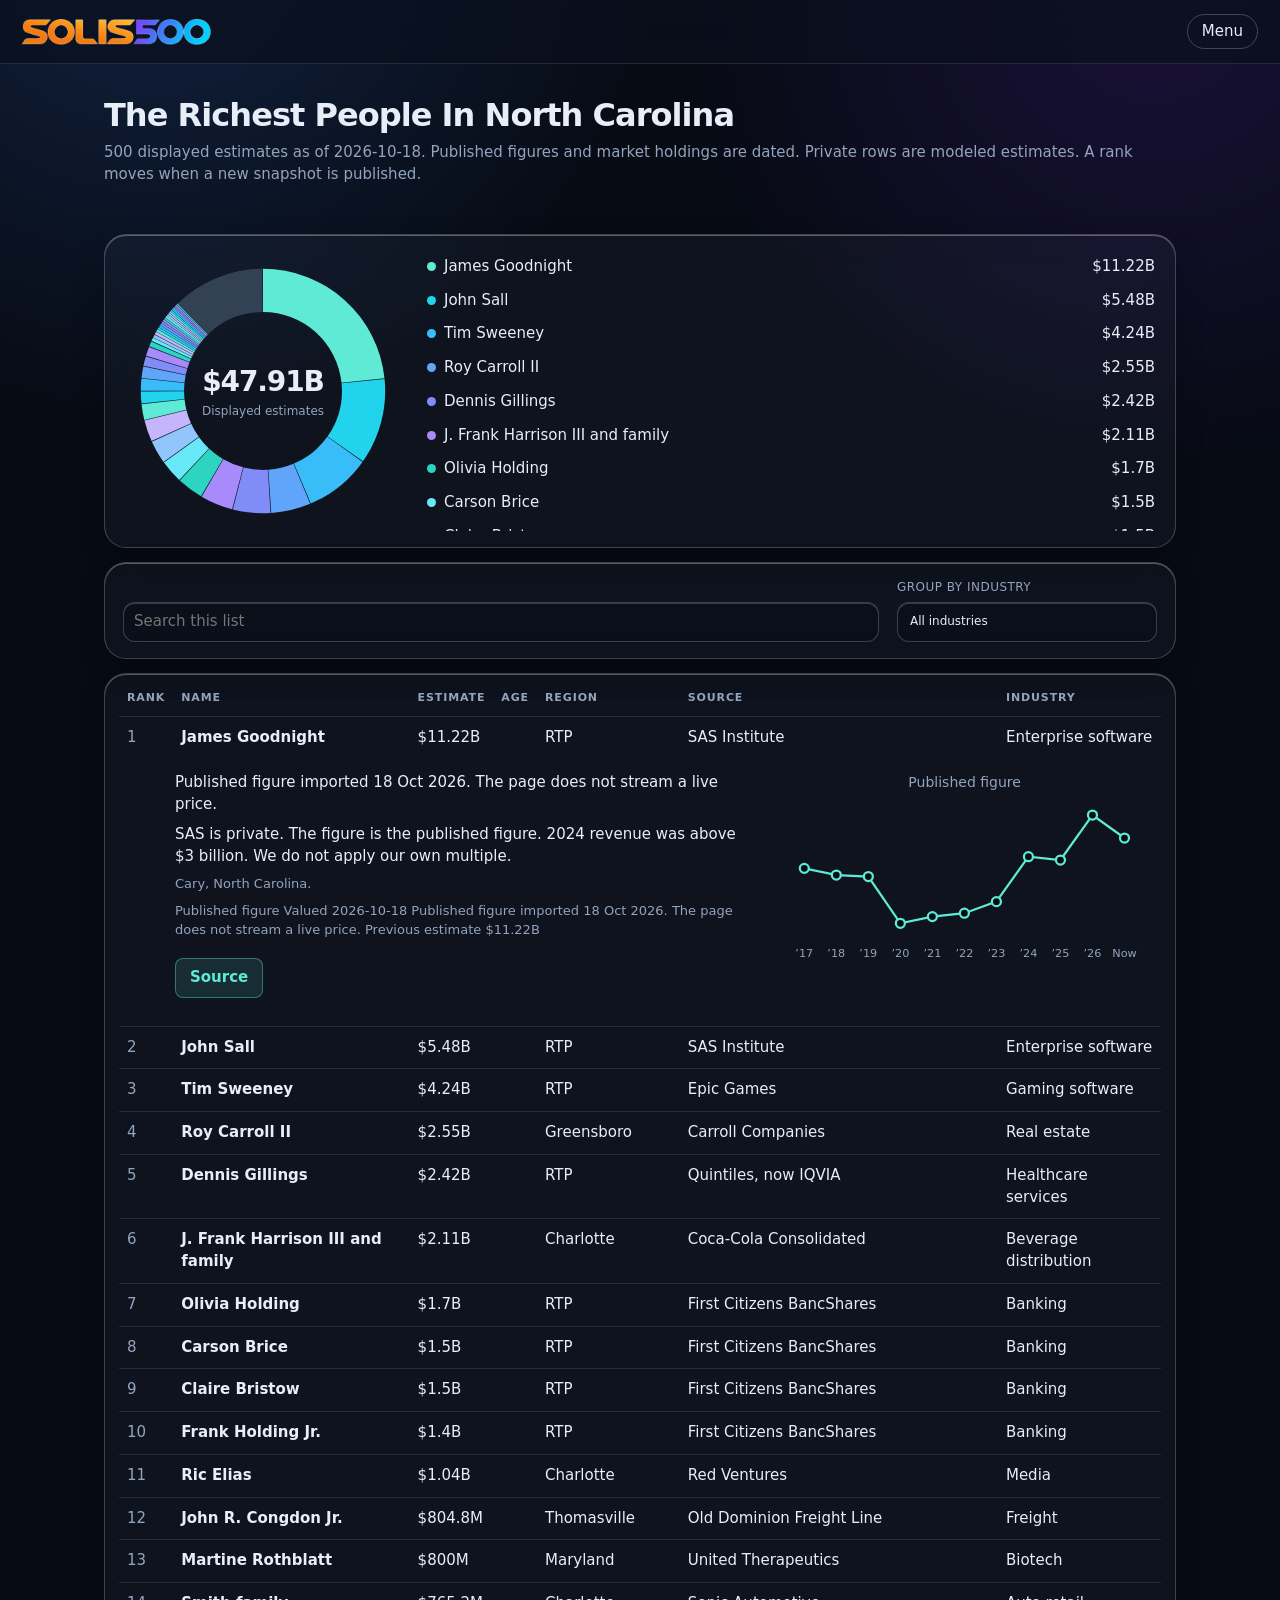
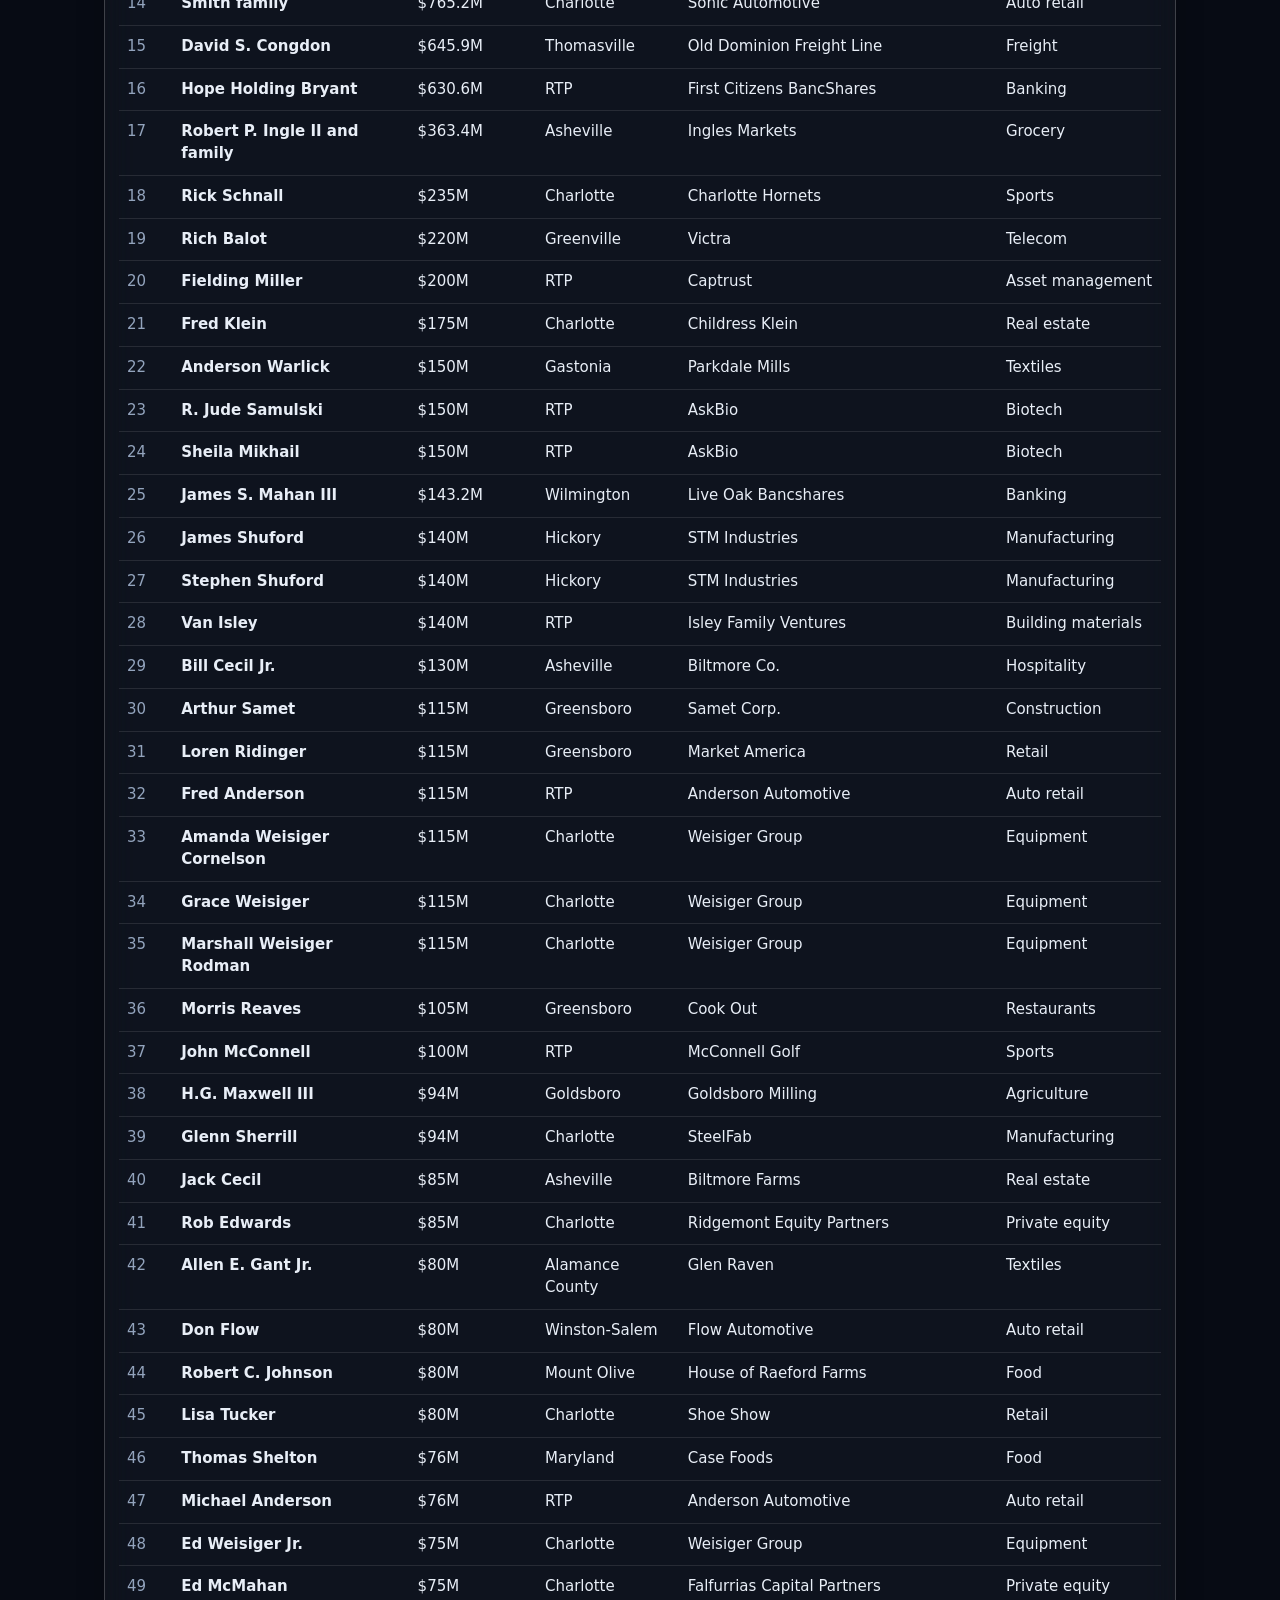
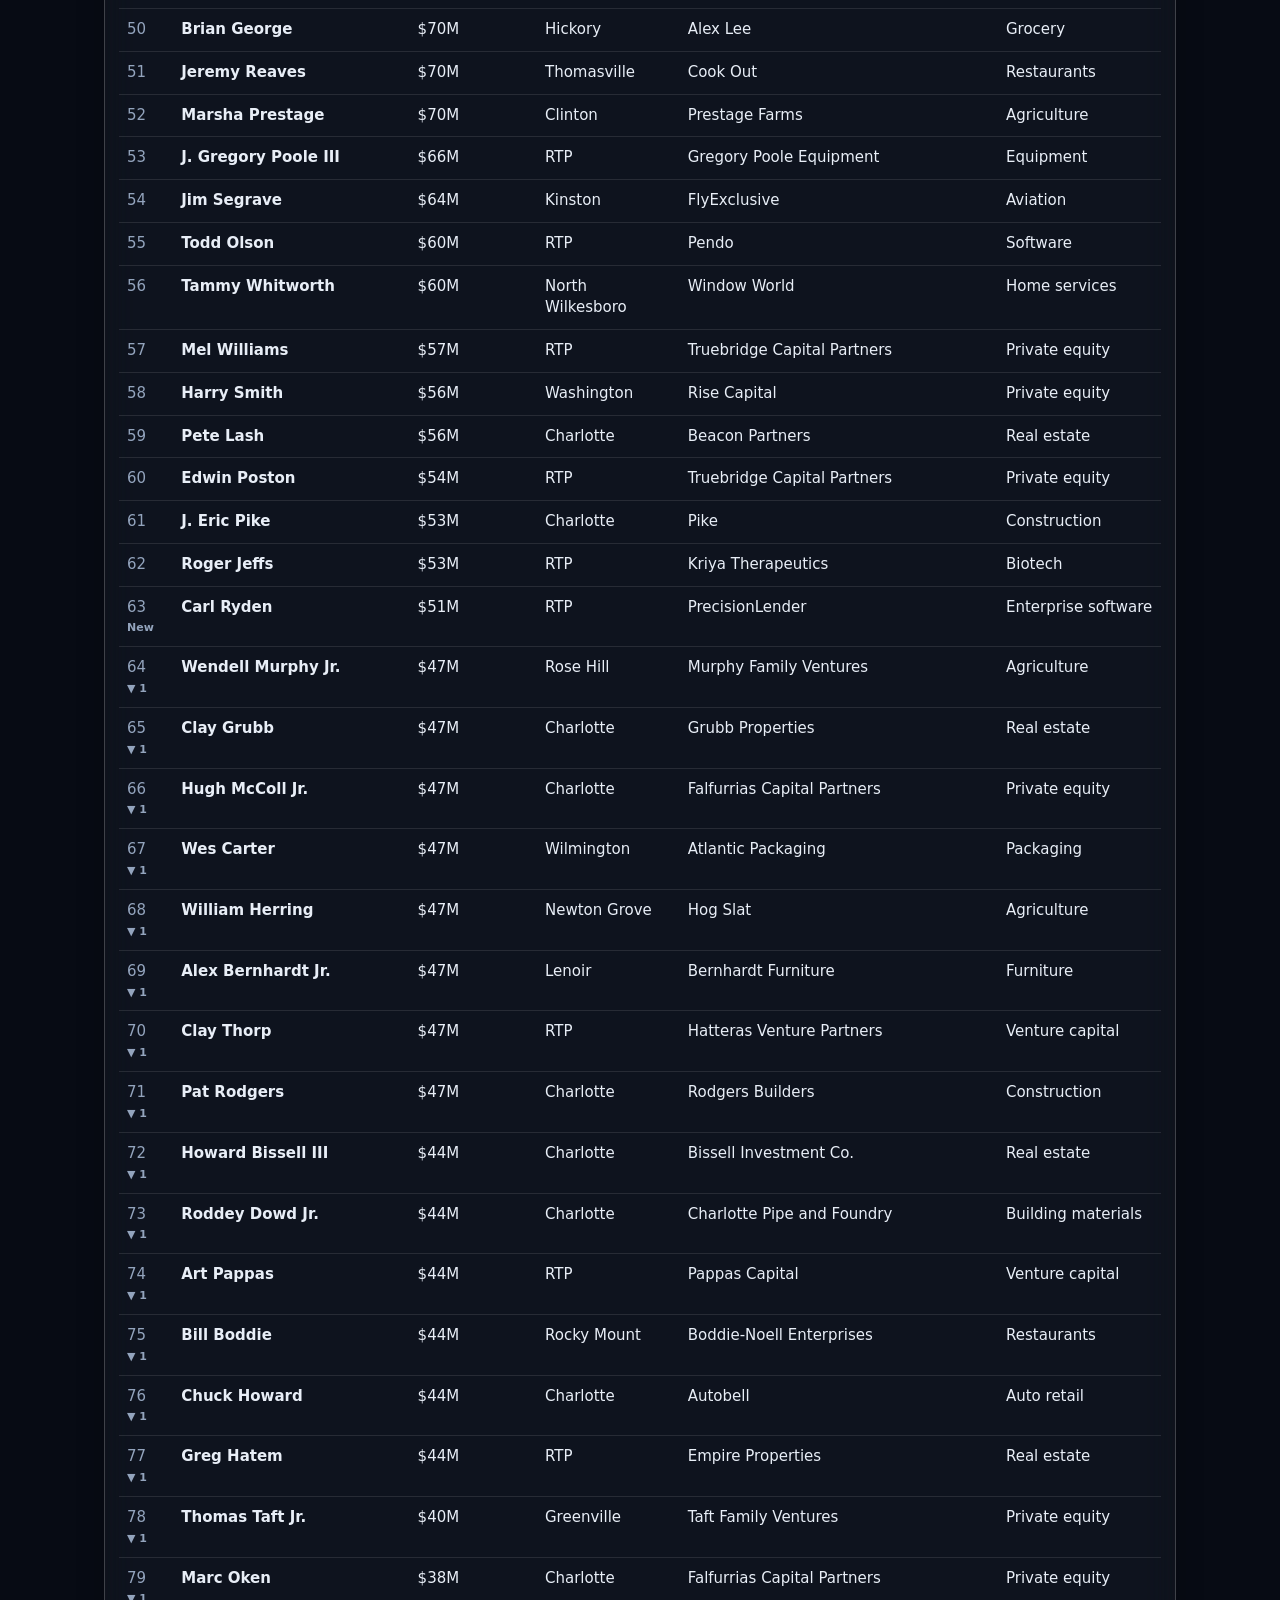
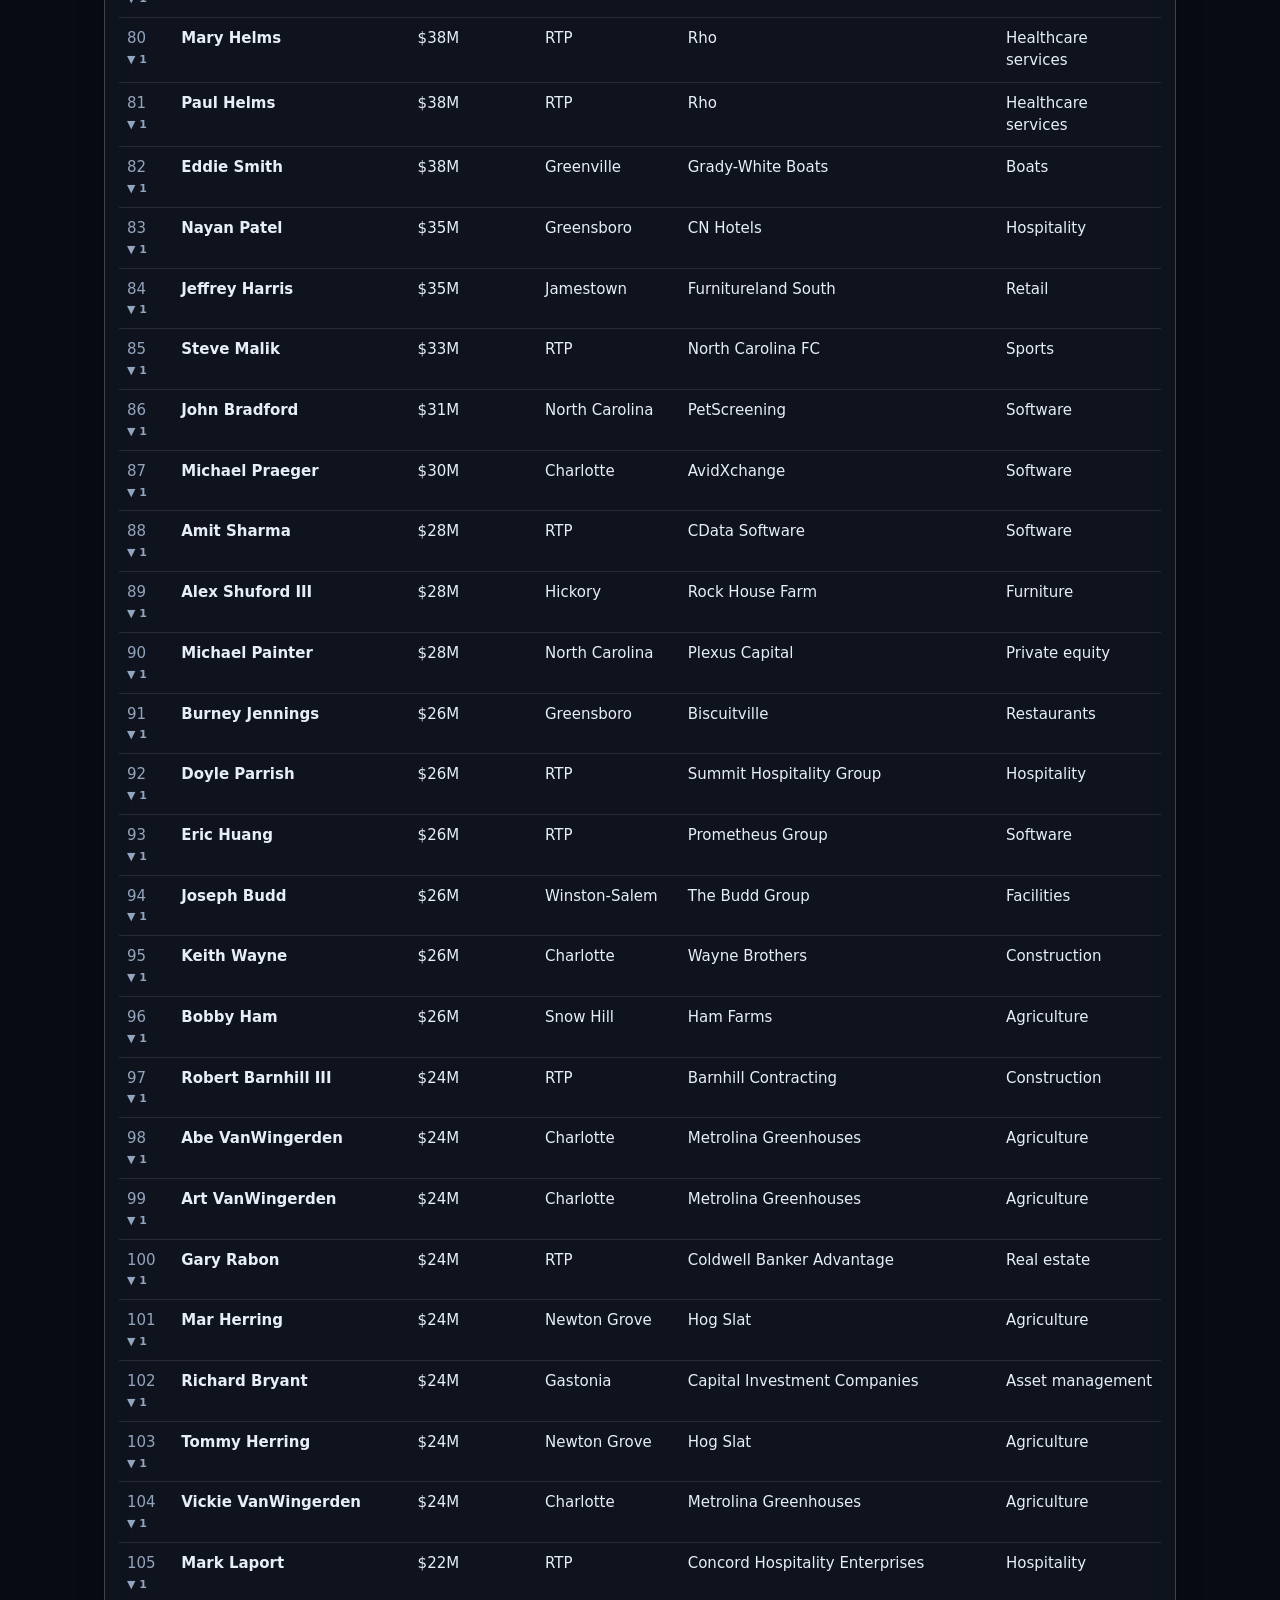
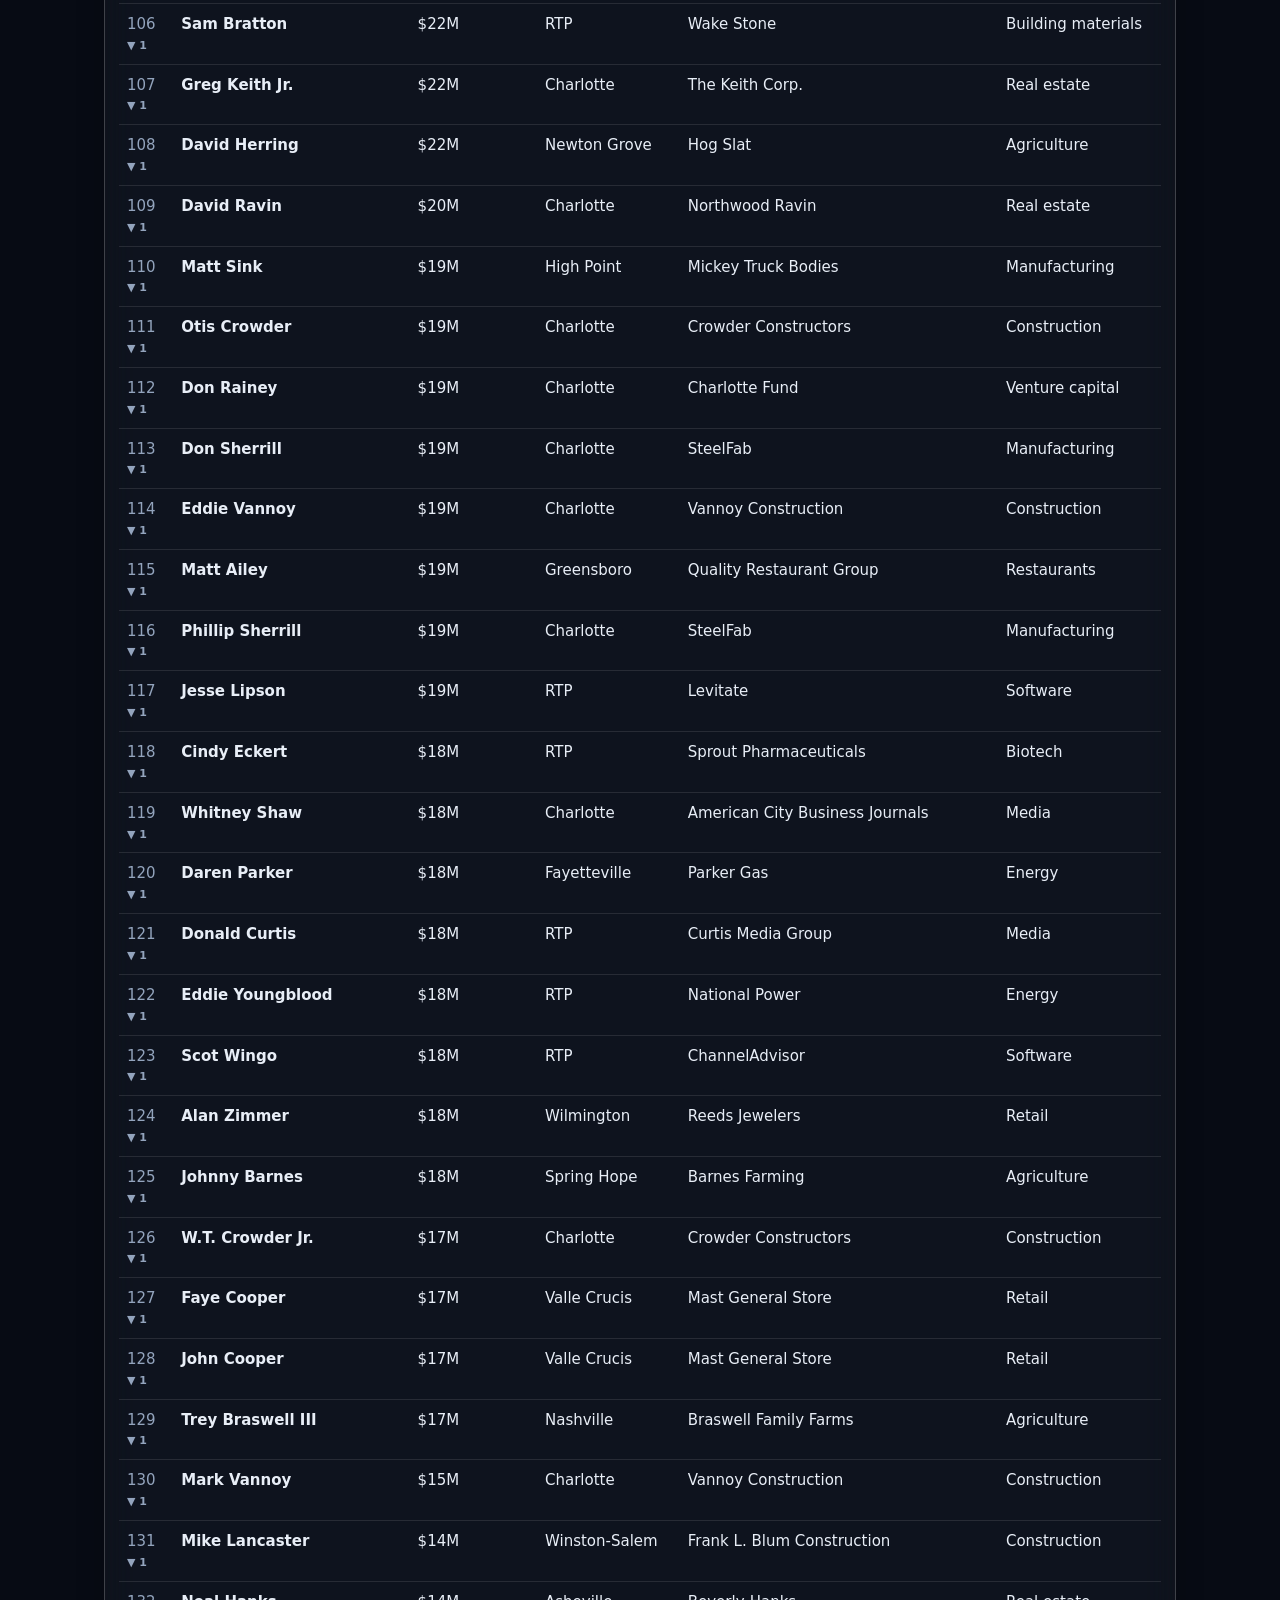
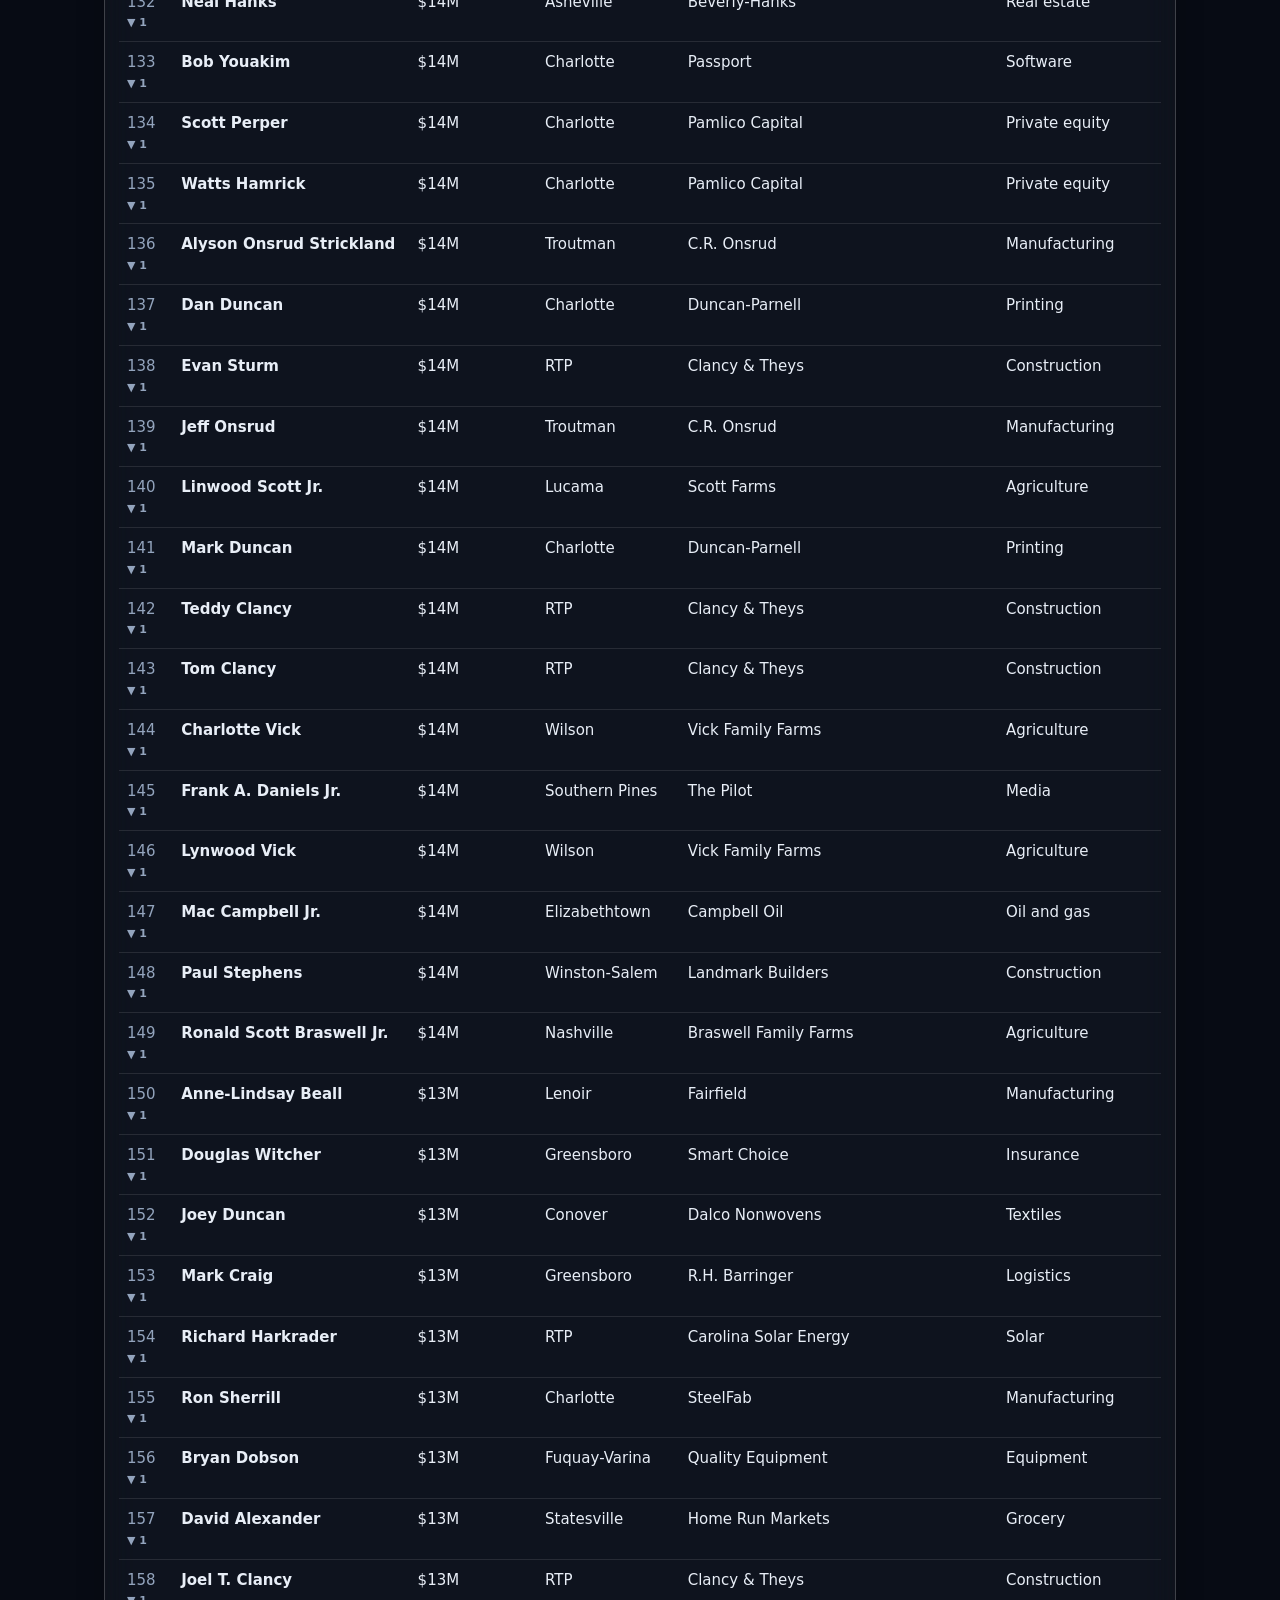
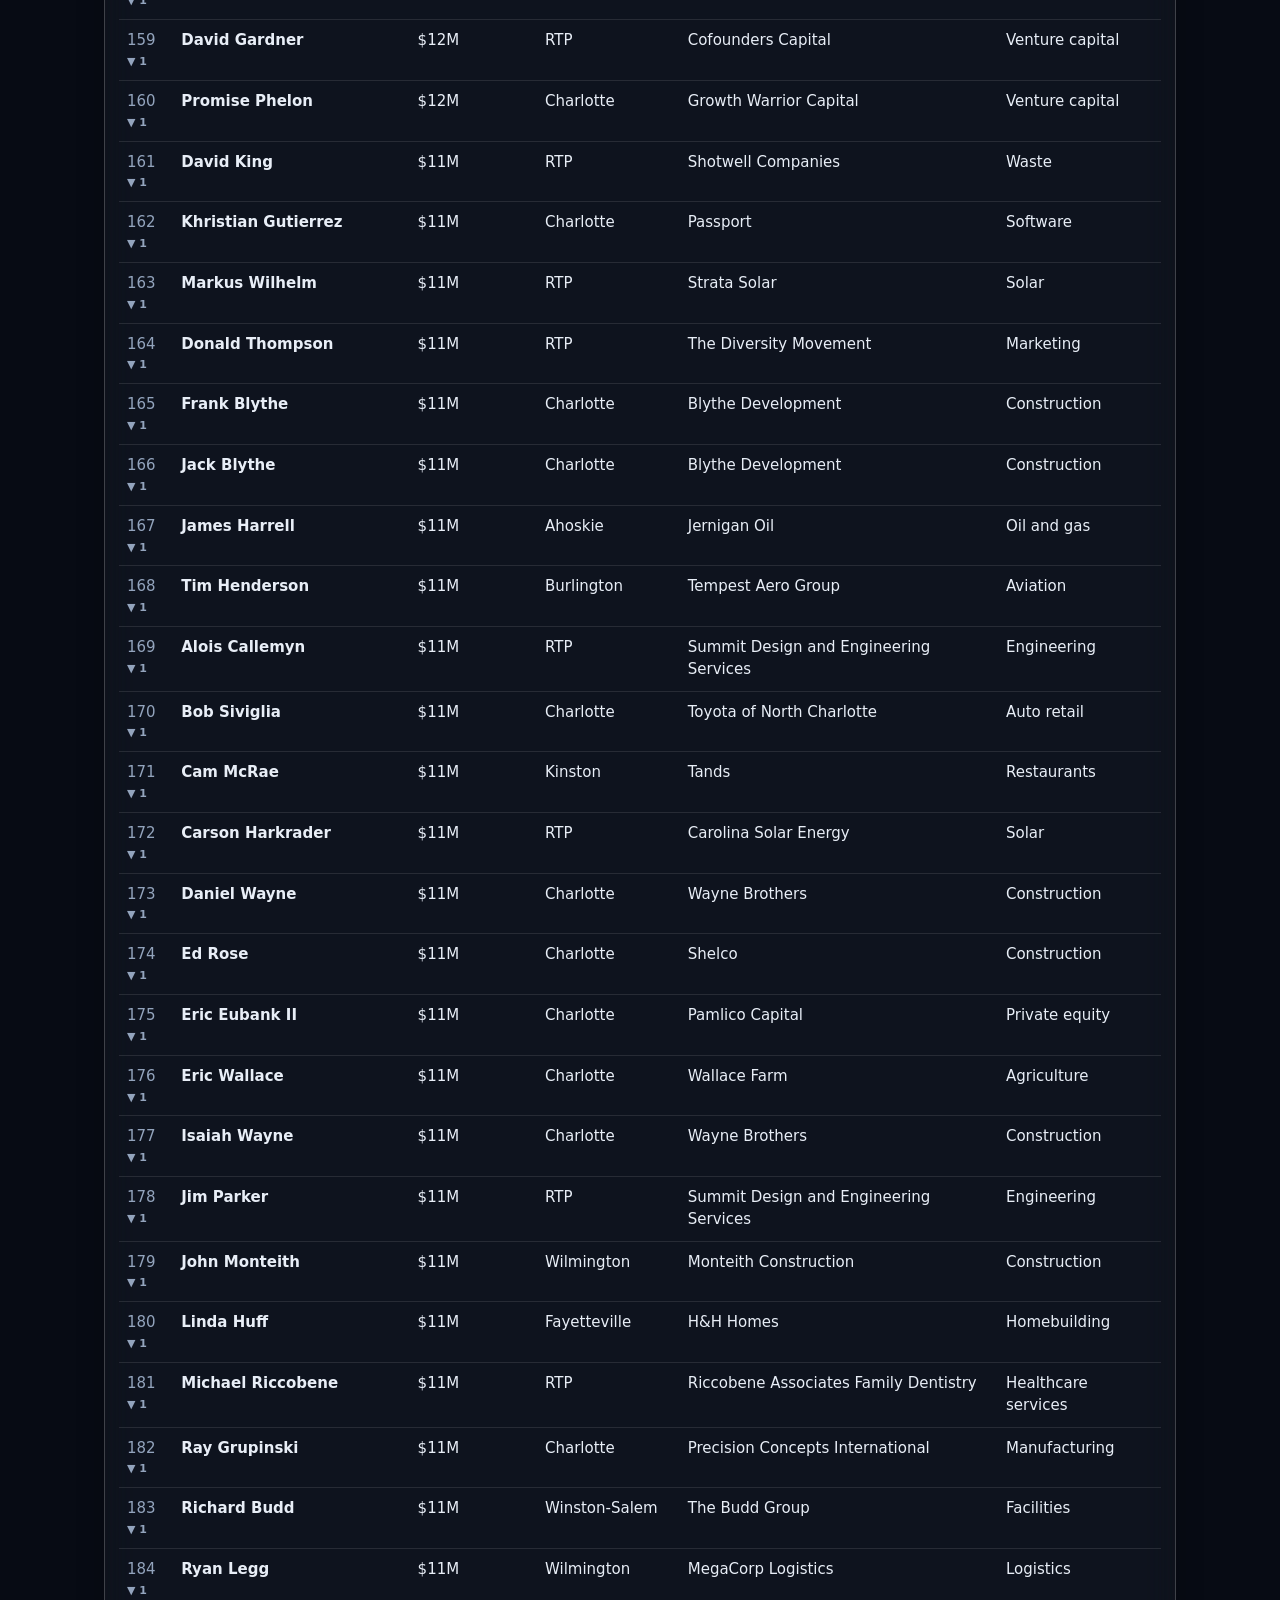
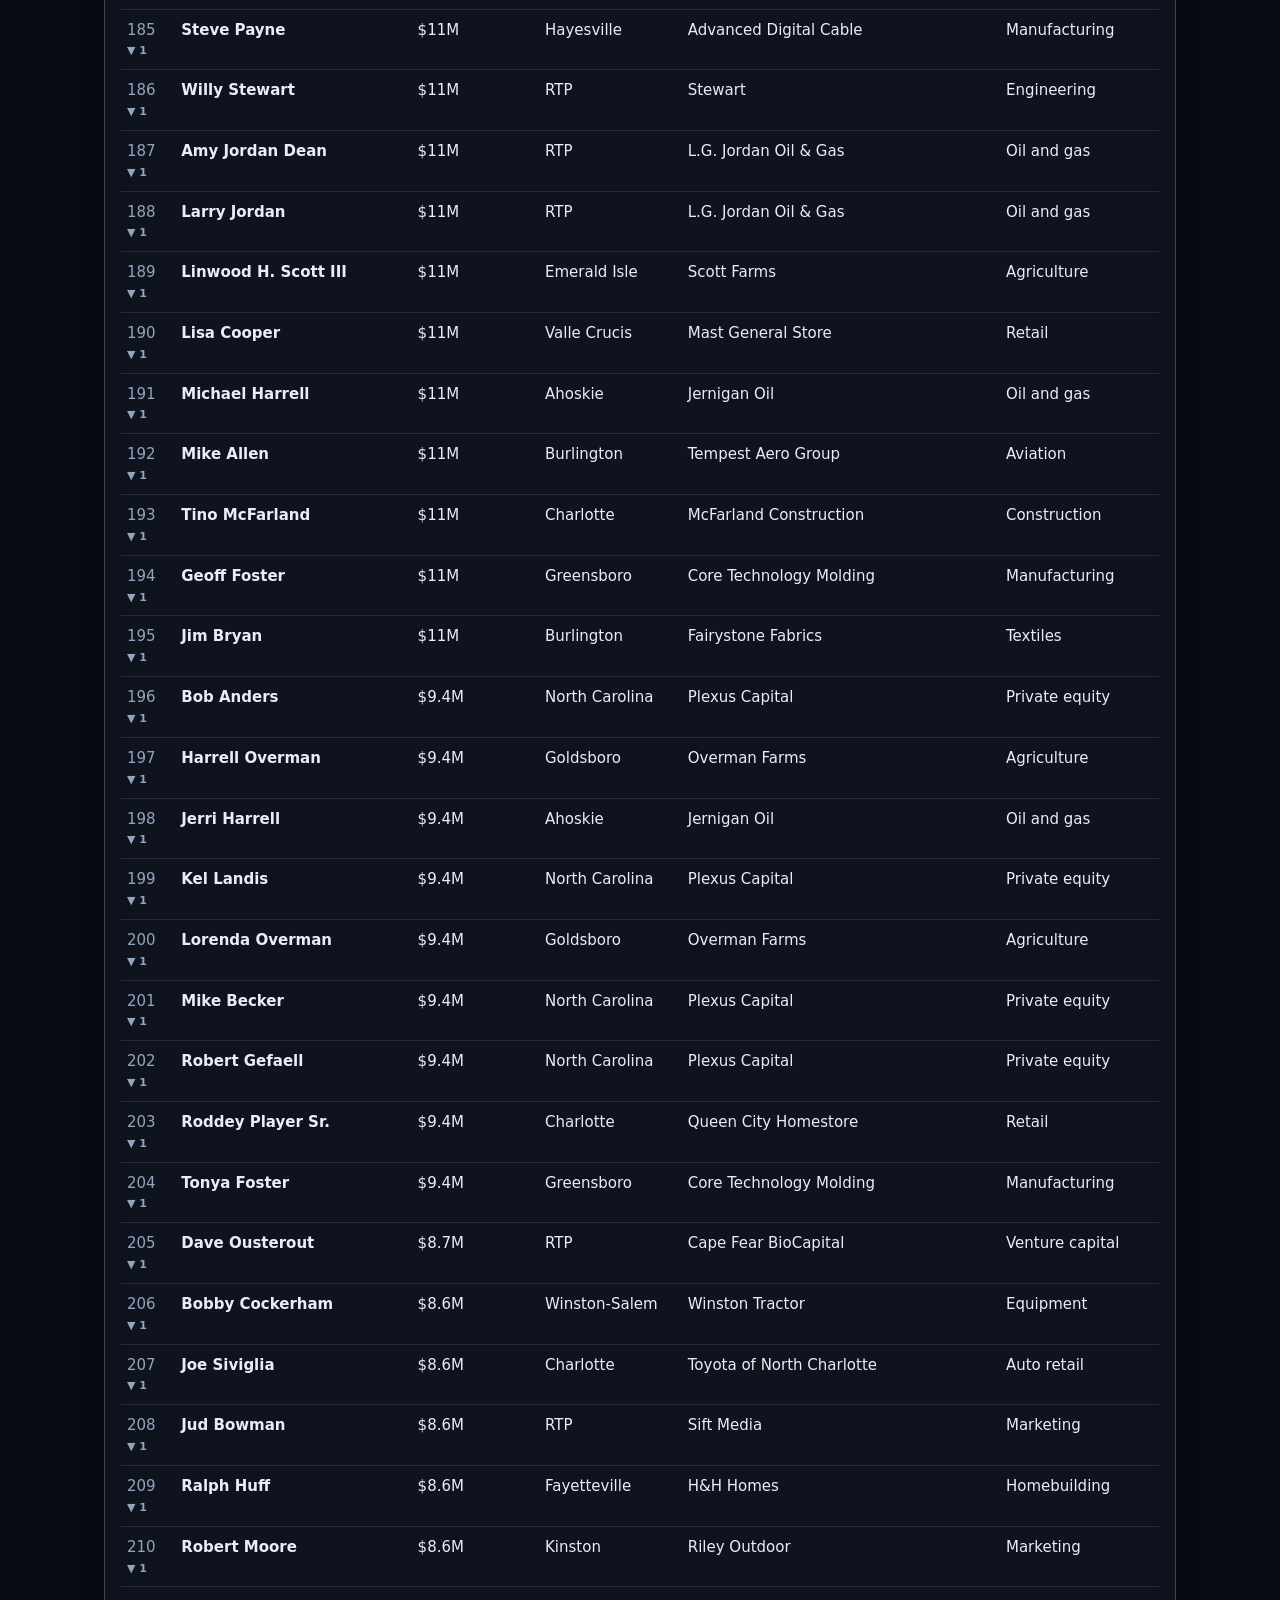
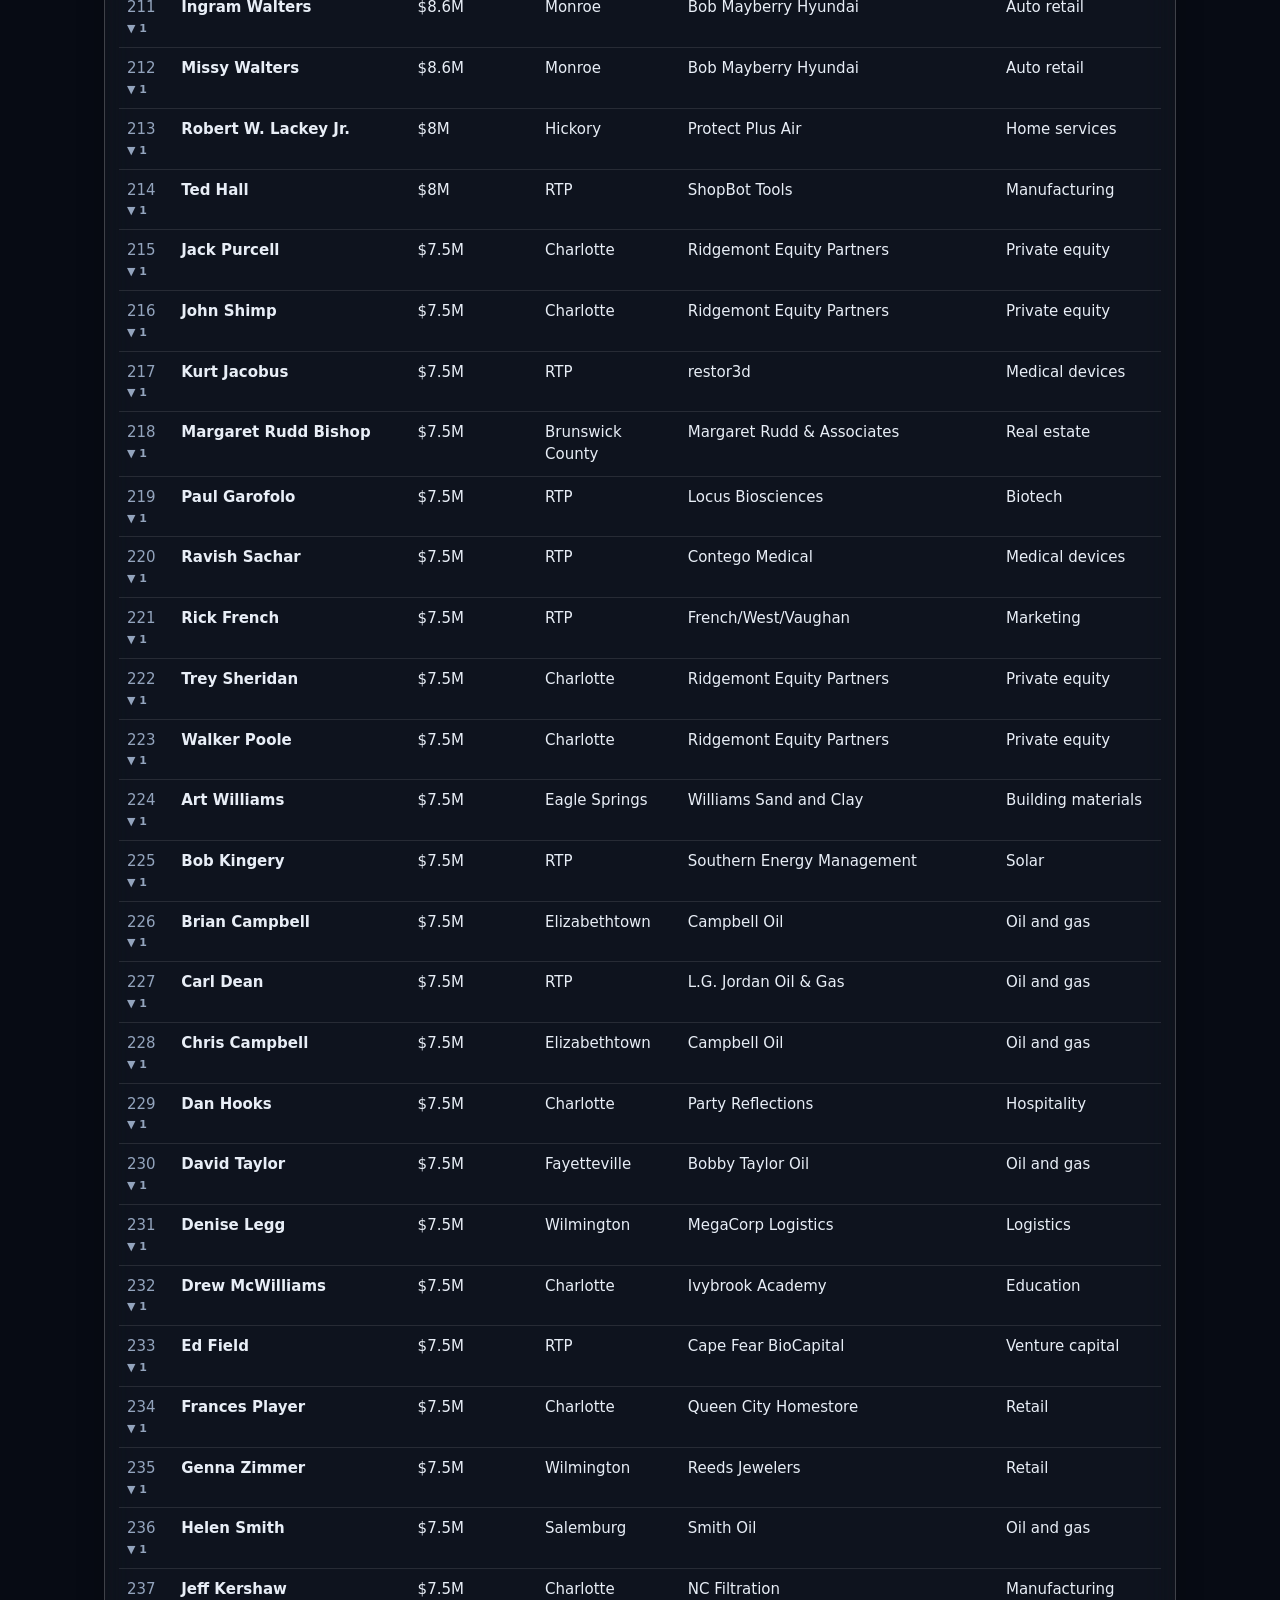
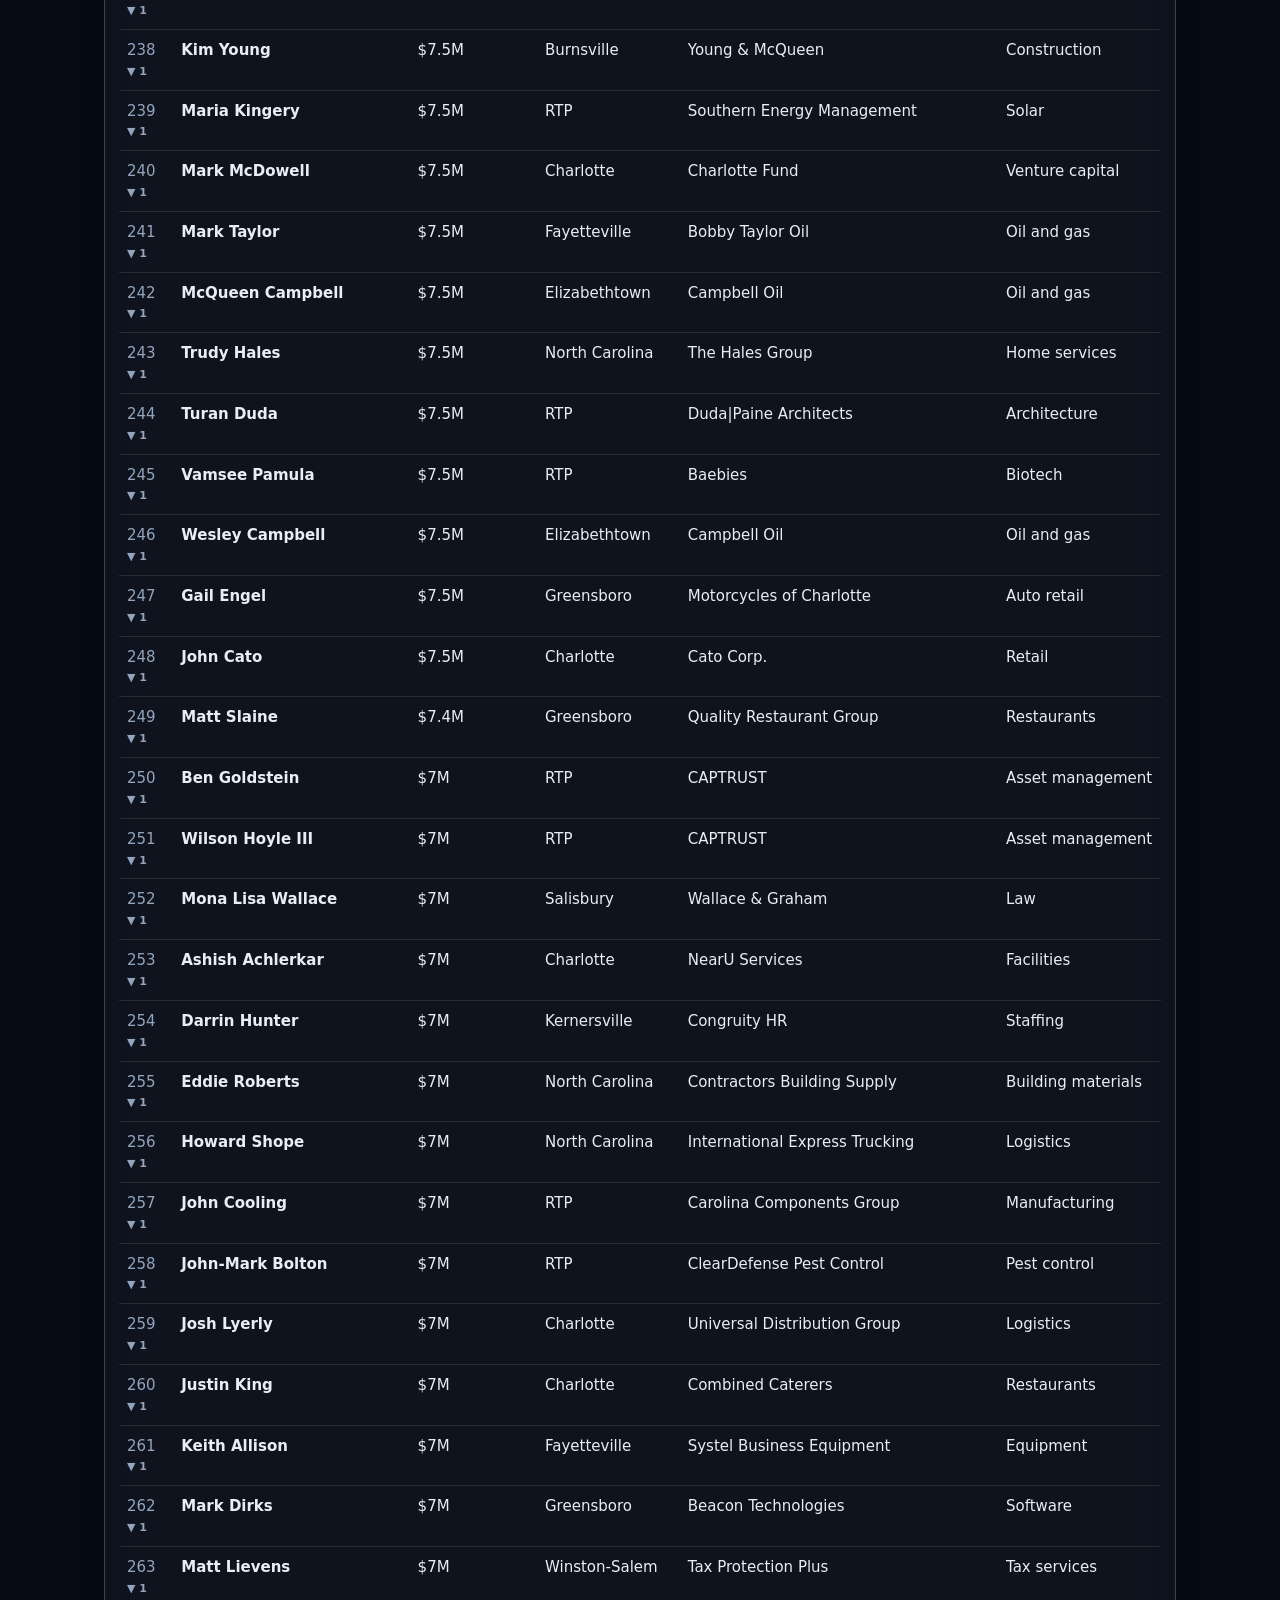
==== commit 01d7c770: "Make the NC 500 list the homepage and put places in a Menu button. Co-authored-by: Cursor <cursorage" ====
--- a/nc/index.html
+++ b/nc/index.html
@@ -1,762 +1,13 @@
 <!doctype html>
 <html lang="en">
 <head>
-  <link rel="icon" href="../solis500.png">
   <meta charset="utf-8">
-  <meta name="viewport" content="width=device-width, initial-scale=1">
+  <meta http-equiv="refresh" content="0; url=../">
+  <link rel="canonical" href="https://solis500.com/">
   <title>NC 500</title>
-  <link rel="stylesheet" href="../styles.css">
-  <style>
-    body { background-attachment: fixed; }
-    header.top, main { max-width: 1120px; }
-    .glass {
-      position: relative;
-      background: rgba(255, 255, 255, 0.035);
-      border: 1px solid rgba(255, 255, 255, 0.2);
-      border-radius: 22px;
-      backdrop-filter: blur(16px) saturate(1.2);
-      -webkit-backdrop-filter: blur(16px) saturate(1.2);
-      box-shadow: inset 0 1px 0 rgba(255, 255, 255, 0.32), 0 10px 28px rgba(0, 0, 0, 0.22);
-    }
-    .donut-wrap.glass, .rank-tools.glass { padding: 16px 18px; }
-    .sheet.glass { padding: 6px 14px 18px; margin-top: 14px; }
-    .profile { display: inline-block; margin-top: 10px; background: rgba(94, 234, 212, 0.12); color: #5eead4; border: 1px solid rgba(94, 234, 212, 0.4); text-decoration: none; border-radius: 8px; padding: 8px 14px; font-weight: 700; }
-    .range-title { text-align: center; text-transform: none; letter-spacing: 0; font-size: 13px; }
-    .donut-legend { max-height: 280px; overflow: auto; }
-    #donut path, .donut-legend button { cursor: pointer; }
-    .donut-wrap { display: grid; grid-template-columns: 280px 1fr; gap: 22px; align-items: center; margin: 18px 0 8px; }
-    .donut-fig { position: relative; width: 280px; height: 280px; }
-    .donut-fig svg { width: 280px; height: 280px; display: block; }
-    .donut-center { position: absolute; inset: 0; display: grid; place-content: center; text-align: center; pointer-events: none; }
-    .donut-center strong { font-size: 28px; letter-spacing: -0.04em; font-weight: 650; }
-    .donut-center span { color: var(--muted); font-size: 12px; }
-    .donut-legend { list-style: none; margin: 0; padding: 0; display: grid; gap: 2px; }
-    .donut-legend button {
-      display: flex; justify-content: space-between; gap: 12px; width: 100%;
-      background: transparent; border: 0; color: inherit; padding: 5px 2px; cursor: pointer; text-align: left;
-    }
-    .donut-legend button:hover { color: white; }
-    .swatch { width: 9px; height: 9px; border-radius: 99px; display: inline-block; margin-right: 8px; }
-    .rank-tools { display: grid; grid-template-columns: 1fr 260px; gap: 18px; margin: 14px 0 0; align-items: end; position: relative; z-index: 6; overflow: visible; }
-    .sheet.glass { position: relative; z-index: 1; }
-    .rank-tools label { display: grid; gap: 6px; color: var(--muted); font-size: 12px; letter-spacing: 0.04em; text-transform: uppercase; }
-    .rank-tools .search, .group-button { margin: 0; background: rgba(7, 11, 20, 0.4); border: 1px solid rgba(255,255,255,0.2); color: var(--ink); border-radius: 12px; box-shadow: inset 0 1px 0 rgba(255,255,255,0.18); }
-    .group-menu { position: relative; }
-    .group-button { width: 100%; text-align: left; padding: 10px 12px; cursor: pointer; }
-    .group-panel {
-      position: absolute; z-index: 8; right: 0; width: 260px; top: calc(100% + 6px);
-      max-height: 320px; overflow: auto; padding: 8px;
-      background: #10182a;
-      border: 1px solid rgba(255,255,255,0.2);
-      border-radius: 14px;
-    }
-    .group-panel label {
-      display: flex; align-items: center; gap: 8px;
-      text-transform: none; letter-spacing: 0; font-size: 14px; color: var(--ink);
-      padding: 6px 8px; border-radius: 8px; cursor: pointer;
-    }
-    .group-panel label:hover { background: rgba(255,255,255,0.06); }
-    .group-panel input { accent-color: #5eead4; }
-    .group-panel .group-rule { height: 1px; margin: 6px 8px; background: rgba(255,255,255,0.14); }
-    .industry-head td { padding: 18px 10px 6px; color: #f8fafc; font-weight: 650; letter-spacing: 0.04em; text-transform: uppercase; font-size: 12px; border-top: 0; }
-    .own.rank th { letter-spacing: 0.08em; text-transform: uppercase; font-size: 11px; }
-    .own.rank td { border-bottom: 0; }
-    .own.rank tr.rank-row td { border-top: 1px solid var(--line); cursor: pointer; }
-    .own.rank tr.rank-row:hover td { background: rgba(255,255,255,0.03); }
-    .own.rank td.worth { text-align: right; white-space: nowrap; width: 7.5rem; }
-    .own.rank th.worth { text-align: right; }
-    .own.rank td.worth b { display: block; font-weight: 650; font-variant-numeric: tabular-nums; }
-    .own.rank td.worth span { color: var(--muted); font-size: 11px; letter-spacing: 0.04em; text-transform: uppercase; }
-    .own.rank td.worth.provisional span { color: #5eead4; }
-    .own.rank td.worth.priced span { color: #fbbf24; }
-    .rank-name { font-weight: 650; }
-    .rank-panel { display: grid; grid-template-columns: 1.45fr 0.9fr; gap: 28px; padding: 4px 8px 18px 3rem; }
-    .rank-panel p { margin: 0 0 8px; max-width: 68ch; }
-    .rank-panel .tie { color: var(--muted); font-size: 13px; }
-    .range-title { color: var(--muted); font-size: 14px; letter-spacing: 0; text-transform: none; margin-bottom: 4px; }
-    .history-chart { position: relative; }
-    .history-chart svg { width: 100%; height: auto; display: block; }
-    .history-tip {
-      position: absolute; z-index: 2; transform: translate(-50%, -120%);
-      min-width: 76px; padding: 8px 10px; text-align: center; pointer-events: none;
-      background: rgba(8, 12, 22, 0.94); color: #f8fafc;
-      border: 1px solid rgba(255,255,255,0.16); border-radius: 8px;
-      box-shadow: 0 10px 24px rgba(0,0,0,0.35);
-    }
-    .history-tip span { display: block; color: #cbd5e1; font-size: 12px; }
-    .history-tip strong { display: block; font-size: 16px; font-weight: 650; }
-    .pos .move { display: block; margin-top: 2px; font-size: 11px; font-weight: 550; color: var(--muted); }
-    .range-labels { display: flex; justify-content: space-between; color: var(--muted); font-size: 12px; font-variant-numeric: tabular-nums; }
-    @media (max-width: 800px) {
-      .donut-wrap, .rank-panel, .rank-tools { grid-template-columns: 1fr; }
-      .donut-fig { margin: 0 auto; }
-      .rank-panel { padding-left: 8px; }
-    }
-  </style>
+  <script>location.replace("../");</script>
 </head>
 <body>
-  <header class="bar">
-    <a class="brand" href="../" aria-label="Solis 500"><img class="wordmark" src="../solis500.png" alt=""></a>
-    <nav class="trail" aria-label="Place">
-      <span class="trail-world">World</span>
-      <span class="sep" aria-hidden="true">→</span>
-      <a href="../">USA</a>
-      <span class="sep" aria-hidden="true">→</span>
-      <a href="./" aria-current="page">NC 500</a>
-    </nav>
-  </header>
-  <header class="top">
-    <div>
-      <h1>The Richest People In North Carolina</h1>
-      <div class="sub" id="note"></div>
-    </div>
-  </header>
-  <main>
-    <section class="section">
-      <div class="donut-wrap glass">
-        <div class="donut-fig">
-          <svg id="donut" viewBox="0 0 220 220" role="img" aria-label="Donut of displayed estimates, richest first"></svg>
-          <div class="donut-center"><strong id="donut-total"></strong><span>Displayed estimates</span></div>
-        </div>
-        <ol class="donut-legend" id="legend"></ol>
-      </div>
-      <div class="rank-tools glass">
-        <input id="q" class="search" aria-label="Search this list" placeholder="Search this list">
-        <label>Group by industry
-          <div class="group-menu">
-            <button type="button" class="group-button" id="group-button" aria-haspopup="true" aria-expanded="false">All industries</button>
-            <div id="group-panel" class="group-panel" hidden>
-              <label><input type="checkbox" id="group-all" checked> All industries</label>
-              <label><input type="checkbox" id="group-headers"> Grouped</label>
-              <div class="group-rule"></div>
-              <div id="group-sectors"></div>
-            </div>
-          </div>
-        </label>
-      </div>
-      <div class="sheet glass">
-      <table class="own rank">
-        <thead>
-          <tr><th>Rank</th><th>Name</th><th>Estimate</th><th>Age</th><th>Region</th><th>Source</th><th>Industry</th></tr>
-        </thead>
-        <tbody id="rows"></tbody>
-      </table>
-      </div>
-    </section>
-  </main>
-  <script>
-    const rows = document.querySelector("#rows");
-    const note = document.querySelector("#note");
-    const donut = document.querySelector("#donut");
-    const legend = document.querySelector("#legend");
-    const q = document.querySelector("#q");
-    const groupButton = document.querySelector("#group-button");
-    const groupPanel = document.querySelector("#group-panel");
-    const groupAll = document.querySelector("#group-all");
-    const groupHeaders = document.querySelector("#group-headers");
-    const groupSectors = document.querySelector("#group-sectors");
-    const selectedSectors = new Set();
-    const colors = ["#5eead4", "#22d3ee", "#38bdf8", "#60a5fa", "#818cf8", "#a78bfa", "#2dd4bf", "#67e8f9", "#93c5fd", "#c4b5fd"];
-    const otherColor = "#334155";
-    let ranked = [];
-    let openPos = null;
-    const rowByPos = new Map();
-    function visible(text) {
-      return text
-        .replace(/\bForbes\b/g, "the published list")
-        .replace(/\bbest guess\b/gi, "modeled estimate")
-        .replace(/\breal[ -]time estimates\b/gi, "modeled estimates")
-        .replace(/\breal[ -]time estimate\b/gi, "published figure")
-        .replace(/\bGuesses\b/g, "Modeled estimates")
-        .replace(/\bGuess\b/g, "Modeled estimate");
-    }
-    const TRIANGLE = new Set(["raleigh", "durham", "cary", "chapel hill", "morrisville", "apex", "holly springs", "carrboro", "research triangle park", "research triangle", "rtp", "wake forest", "knightdale", "garner", "hillsborough", "pittsboro"]);
-    const CHARLOTTE = new Set(["charlotte", "eastover", "huntersville", "matthews", "cornelius", "davidson", "mint hill", "pineville", "indian trail", "waxhaw", "belmont", "mount holly", "concord", "kannapolis", "weddington", "harrisburg"]);
-    const PLACES = ["Research Triangle Park", "Research Triangle", "Winston-Salem", "Chapel Hill", "Rocky Mount", "High Point", "New Bern", "Southern Pines", "Holly Springs", "Morehead City", "North Wilkesboro", "Elizabeth City", "Huntersville", "Fayetteville", "Greensboro", "Wilmington", "Asheville", "Charlotte", "Valle Crucis", "Pisgah Forest", "Spring Hope", "Snow Hill", "Rose Hill", "Mount Airy", "Mount Olive", "Mount Holly", "Wake Forest", "Indian Trail", "Fuquay-Varina", "Pinehurst", "Mooresville", "Kannapolis", "Statesville", "Hendersonville", "Jacksonville", "Morrisville", "Greenville", "Goldsboro", "Burlington", "Lexington", "Thomasville", "Kernersville", "Salisbury", "Morganton", "Asheboro", "Lumberton", "Hickory", "Gastonia", "Concord", "Raleigh", "Durham", "Cary", "Apex", "Boone", "Lenoir", "Conover", "Sanford", "Kinston", "Wilson", "Monroe", "Shelby", "Newton Grove", "Newton", "Valdese", "Marion", "Brevard", "Sylva", "Franklin", "Waynesville", "Jefferson", "Nashville", "Lucama", "Oakboro", "Emerald Isle", "Smithfield", "Clayton", "Garner", "Carrboro", "Hillsborough", "Pittsboro", "Mebane", "Graham", "Reidsville", "Albemarle", "Eden", "Matthews", "Cornelius", "Davidson", "Eastover", "Washington", "Pineville", "Belmont", "Lincolnton", "Clinton", "Wallace", "Tarboro", "Oxford", "Hamlet", "Laurinburg", "Aberdeen", "Waxhaw", "Blowing Rock", "Banner Elk", "Four Oaks", "Sandy Ridge", "Rural Hall", "Wilkesboro", "Jamestown", "Troutman", "Shallotte", "Penrose", "Archdale", "Hayesville", "Weddington", "Harrisburg", "Knightdale", "Wade", "Newland", "Littleton", "Burnsville", "Carthage", "Ahoskie", "Elizabethtown", "Salemburg", "Eagle Springs"];
-    PLACES.sort((a, b) => b.length - a.length);
-    const COMPANY_REGION = {
-      "Pamlico Capital": "Charlotte",
-      "Prometheus Group": "RTP",
-      "Smart Choice": "Greensboro",
-      "Joe Van Gogh": "RTP",
-      "Yep Roc and related labels": "RTP",
-      "Salem One": "Winston-Salem",
-      "Passport": "Charlotte",
-      "Glew": "Charlotte",
-      "Armor Fire Services": "Charlotte",
-      "Winston Tractor": "Winston-Salem",
-      "Amerochem": "New Bern",
-      "Jernigan Oil": "Ahoskie",
-      "Smith Oil": "Salemburg",
-      "Campbell Oil": "Elizabethtown",
-      "Williams Sand and Clay": "Eagle Springs",
-      "Fence Builders": "Winston-Salem",
-      "Green Hill Fence": "South Carolina",
-      "Dalco Nonwovens": "Conover",
-      "Alarmguard Security": "Greensboro",
-      "Pesta Finnie": "Charlotte",
-    };
-    function regionName(name) {
-      const key = name.toLowerCase();
-      if (TRIANGLE.has(key)) return "RTP";
-      if (CHARLOTTE.has(key)) return "Charlotte";
-      return name;
-    }
-    function awayState(text) {
-      const match = text.match(/\blives in [^.]{0,80}\b(Florida|Maryland|South Carolina|Virginia|Georgia|Tennessee|Texas|New York|California)\b/i)
-        || text.match(/\bplaces (?:him|her) in [^.]{0,60}\b(Florida|Maryland|South Carolina|Virginia|Georgia|Tennessee|Texas|New York|California)\b/i)
-        || text.match(/\bfiling address is [^.]{0,60}\b(Florida|Maryland|South Carolina|Virginia|Georgia|Tennessee|Texas|New York|California)\b/i);
-      if (!match) return "";
-      const state = match[1].toLowerCase();
-      return state.replace(/\b\w/g, (letter) => letter.toUpperCase());
-    }
-    function placeOf(person) {
-      const text = person.nc_tie || "";
-      const away = awayState(text + " " + (person.valuation_note || ""));
-      if (away) return away;
-      const found = [];
-      for (const name of PLACES) {
-        const pattern = new RegExp("\\b" + name.replace(/[.*+?^${}()|[\]\\]/g, "\\$&") + "\\b", "i");
-        if (pattern.test(text)) {
-          const region = regionName(name);
-          if (!found.includes(region)) found.push(region);
-        }
-      }
-      if (found.includes("Charlotte") && found.includes("RTP")) return "North Carolina";
-      if (found.length) return found[0];
-      if (/triangle-based|research triangle|\bRTP\b|in the Triangle/i.test(text)) return "RTP";
-      const county = text.match(/\b([A-Z][a-z]+(?: [A-Z][a-z]+)?) County\b/);
-      if (county && county[1] !== "North") return county[1] + " County";
-      if (COMPANY_REGION[person.company]) return COMPANY_REGION[person.company];
-      return "North Carolina";
-    }
-    function assignRegions(people) {
-      people.forEach((person) => { person.region = placeOf(person); });
-      const byCompany = new Map();
-      people.forEach((person) => {
-        if (!person.company || person.region === "North Carolina") return;
-        if (!byCompany.has(person.company)) byCompany.set(person.company, new Set());
-        byCompany.get(person.company).add(person.region);
-      });
-      people.forEach((person) => {
-        const regions = byCompany.get(person.company);
-        if (person.region === "North Carolina" && regions && regions.size === 1) person.region = [...regions][0];
-      });
-    }
-    function money(value) {
-      if (value >= 1e9) return "$" + (value / 1e9).toFixed(2).replace(/0$/, "").replace(/\.0$/, "") + "B";
-      return "$" + (value / 1e6).toFixed(1).replace(/\.0$/, "") + "M";
-    }
-    function arc(cx, cy, outer, inner, a0, a1) {
-      const large = a1 - a0 > Math.PI ? 1 : 0;
-      const p = (r, a) => [cx + Math.cos(a) * r, cy + Math.sin(a) * r];
-      const [x0, y0] = p(outer, a0);
-      const [x1, y1] = p(outer, a1);
-      const [x2, y2] = p(inner, a1);
-      const [x3, y3] = p(inner, a0);
-      return `M ${x0.toFixed(2)} ${y0.toFixed(2)} A ${outer} ${outer} 0 ${large} 1 ${x1.toFixed(2)} ${y1.toFixed(2)} L ${x2.toFixed(2)} ${y2.toFixed(2)} A ${inner} ${inner} 0 ${large} 0 ${x3.toFixed(2)} ${y3.toFixed(2)} Z`;
-    }
-    function worthOf(person) {
-      return person.valuation === "priced" ? person.model_base : (person.best_guess || person.model_base);
-    }
-    function groupBuckets(people) {
-      const buckets = new Map();
-      for (const person of people) {
-        const key = person.sector || "Services";
-        if (!buckets.has(key)) buckets.set(key, { name: key, value: 0, people: [] });
-        const bucket = buckets.get(key);
-        bucket.value += worthOf(person);
-        bucket.people.push(person);
-      }
-      return [...buckets.values()].sort((a, b) => b.value - a.value || a.name.localeCompare(b.name));
-    }
-    function drawDonut() {
-      const people = chosenPeople();
-      const total = people.reduce((sum, person) => sum + worthOf(person), 0);
-      document.querySelector("#donut-total").textContent = total ? money(total) : "$0";
-      donut.replaceChildren();
-      legend.replaceChildren();
-      if (!total) return;
-      const byGroup = selectedSectors.size > 1;
-      let parts;
-      if (byGroup) {
-        parts = groupBuckets(people).map((bucket) => ({
-          name: bucket.name,
-          value: bucket.value,
-          sector: bucket.name,
-          count: bucket.people.length,
-        }));
-      } else {
-        const top = people.filter((person) => worthOf(person) >= 100000000);
-        const rest = people.filter((person) => worthOf(person) < 100000000);
-        parts = top.map((person) => ({ name: person.name, value: worthOf(person), pos: person.position }));
-        if (rest.length) {
-          parts.push({
-            name: "Everyone else",
-            value: rest.reduce((sum, person) => sum + worthOf(person), 0),
-            pos: rest[0].position,
-            rest: true,
-            count: rest.length,
-          });
-        }
-      }
-      let angle = -Math.PI / 2;
-      parts.forEach((part, index) => {
-        const sweep = (part.value / total) * Math.PI * 2;
-        const start = angle;
-        angle += sweep;
-        const path = document.createElementNS("http://www.w3.org/2000/svg", "path");
-        const color = part.rest ? otherColor : colors[index % colors.length];
-        part.color = color;
-        const gap = Math.min(0.006, sweep * 0.12);
-        path.setAttribute("d", arc(110, 110, 96, 62, start, Math.max(start + 0.001, angle - gap)));
-        path.setAttribute("fill", color);
-        const title = document.createElementNS("http://www.w3.org/2000/svg", "title");
-        title.textContent = part.sector
-          ? part.name + ", " + part.count + " people, " + money(part.value)
-          : part.rest
-            ? "Everyone else, " + part.count + " people, " + money(part.value)
-            : part.name + " " + money(part.value);
-        path.append(title);
-        path.addEventListener("click", () => {
-          if (part.sector) selectOnly(part.sector);
-          else focusPerson(part.pos);
-        });
-        donut.append(path);
-      });
-      const legendRows = byGroup
-        ? parts
-        : people.map((person) => {
-            const match = parts.find((part) => part.pos === person.position);
-            return { name: person.name, value: worthOf(person), pos: person.position, color: match ? match.color : otherColor };
-          });
-      legendRows.forEach((part) => {
-        const li = document.createElement("li");
-        const button = document.createElement("button");
-        button.type = "button";
-        const label = document.createElement("span");
-        label.innerHTML = `<span class="swatch" style="background:${part.color || otherColor}"></span>`;
-        label.append(document.createTextNode(part.name));
-        const amount = document.createElement("span");
-        amount.textContent = money(part.value);
-        button.append(label, amount);
-        button.addEventListener("click", () => {
-          if (part.sector) selectOnly(part.sector);
-          else focusPerson(part.pos);
-        });
-        li.append(button);
-        legend.append(li);
-      });
-    }
-    function tidy(value) {
-      const step = value >= 1e9 ? 5e7 : value >= 1e8 ? 5e6 : value >= 1e7 ? 5e5 : value >= 1e6 ? 5e4 : 1e4;
-      return Math.max(step, Math.round(value / step) * step);
-    }
-    function yearLabel(date) {
-      if (date === "Now") return "Now";
-      const year = String(date).match(/\d{4}/);
-      return year ? "’" + year[0].slice(2) : String(date);
-    }
-    function labelFor(person) {
-      if (person.evidence_class === "published_figure") return "Published figure";
-      if (person.evidence_class === "market_holding") return "Market holding";
-      if (person.evidence_class === "documented_proceeds") return "Documented proceeds";
-      return "Modeled estimate";
-    }
-    function movementText(person) {
-      if (person.movement === "up" && person.rank_delta) return "▲ " + person.rank_delta;
-      if (person.movement === "down" && person.rank_delta) return "▼ " + Math.abs(person.rank_delta);
-      if (person.movement === "added") return "New";
-      if (person.movement === "repriced") return "Repriced";
-      return "";
-    }
-    function seriesOf(person) {
-      if (person.history && person.history.length) {
-        const points = person.history.map((point) => ({ date: point.date, value: point.value }));
-        if (person.realtime) points.push({ date: "Now", value: person.realtime });
-        return { kind: "realtime", points };
-      }
-      const end = worthOf(person);
-      let hash = 2166136261;
-      for (let i = 0; i < person.name.length; i++) hash = Math.imul(hash ^ person.name.charCodeAt(i), 16777619);
-      const years = [2021, 2022, 2023, 2024, 2025, 2026];
-      const points = years.map((year, index) => {
-        if (index === years.length - 1) return { date: String(year), value: end };
-        const t = index / (years.length - 1);
-        const wobble = (((hash >>> (index * 3)) & 15) - 7) / 100;
-        const level = Math.min(1.08, Math.max(0.4, 0.62 + 0.38 * t + wobble));
-        return { date: String(year), value: tidy(end * level) };
-      });
-      return { kind: "guess", points };
-    }
-    function historyChart(person) {
-      const series = seriesOf(person);
-      const vals = series.points.map((point) => point.value);
-      const min = Math.min(...vals);
-      const max = Math.max(...vals);
-      const svg = document.createElementNS("http://www.w3.org/2000/svg", "svg");
-      svg.setAttribute("viewBox", "0 0 320 148");
-      svg.setAttribute("width", "100%");
-      svg.setAttribute("role", "img");
-      const noun = labelFor(person);
-      svg.setAttribute("aria-label", noun + " " + money(vals[0]) + " to " + money(vals[vals.length - 1]));
-      const x = (index) => 18 + (index / Math.max(series.points.length - 1, 1)) * 284;
-      const y = (value) => 16 + (1 - (value - min) / Math.max(max - min, 1)) * 96;
-      const color = "#5eead4";
-      const line = document.createElementNS("http://www.w3.org/2000/svg", "polyline");
-      line.setAttribute("points", series.points.map((point, index) => x(index).toFixed(1) + "," + y(point.value).toFixed(1)).join(" "));
-      line.setAttribute("fill", "none");
-      line.setAttribute("stroke", color);
-      line.setAttribute("stroke-width", "2");
-      svg.append(line);
-      const wrap = document.createElement("div");
-      wrap.className = "history-chart";
-      const tip = document.createElement("div");
-      tip.className = "history-tip";
-      tip.hidden = true;
-      series.points.forEach((point, index) => {
-        const dot = document.createElementNS("http://www.w3.org/2000/svg", "circle");
-        dot.setAttribute("cx", x(index).toFixed(1));
-        dot.setAttribute("cy", y(point.value).toFixed(1));
-        dot.setAttribute("r", "4");
-        dot.setAttribute("fill", "#070b14");
-        dot.setAttribute("stroke", color);
-        dot.setAttribute("stroke-width", "2");
-        const hit = document.createElementNS("http://www.w3.org/2000/svg", "circle");
-        hit.setAttribute("cx", x(index).toFixed(1));
-        hit.setAttribute("cy", y(point.value).toFixed(1));
-        hit.setAttribute("r", "12");
-        hit.setAttribute("fill", "transparent");
-        hit.style.cursor = "pointer";
-        const label = document.createElementNS("http://www.w3.org/2000/svg", "text");
-        label.setAttribute("x", x(index).toFixed(1));
-        label.setAttribute("y", "142");
-        label.setAttribute("text-anchor", "middle");
-        label.setAttribute("fill", "#93a4bd");
-        label.setAttribute("font-size", "10");
-        label.textContent = yearLabel(point.date);
-        const show = () => {
-          tip.hidden = false;
-          tip.replaceChildren();
-          const when = document.createElement("span");
-          when.textContent = point.date === "Now" ? "Now" : String(point.date);
-          const amount = document.createElement("strong");
-          amount.textContent = money(point.value);
-          tip.append(when, amount);
-          tip.style.left = (x(index) / 320 * 100) + "%";
-          tip.style.top = (y(point.value) / 148 * 100) + "%";
-        };
-        hit.addEventListener("mouseenter", show);
-        hit.addEventListener("mouseleave", () => { tip.hidden = true; });
-        svg.append(dot, label, hit);
-      });
-      wrap.append(svg, tip);
-      wrap.addEventListener("mouseleave", () => { tip.hidden = true; });
-      const caption = series.kind === "realtime"
-        ? labelFor(person)
-        : labelFor(person) + ". Illustrative path, not a reported history.";
-      return { node: wrap, kind: series.kind, caption };
-    }
-    function paintOpen() {
-      for (const [pos, pair] of rowByPos) {
-        const open = pos === openPos && !pair.row.hidden;
-        pair.detail.hidden = !open;
-        pair.row.classList.toggle("open", open);
-      }
-    }
-    function toggle(position) {
-      openPos = openPos === position ? null : position;
-      paintOpen();
-    }
-    const SECTOR = {
-      "Software": "Tech",
-      "Enterprise software": "Tech",
-      "Gaming software": "Tech",
-      "Telecom": "Tech",
-      "Private equity": "Finance",
-      "Venture capital": "Finance",
-      "Asset management": "Finance",
-      "Banking": "Finance",
-      "Insurance": "Finance",
-      "Tax services": "Finance",
-      "Logistics": "Logistics",
-      "Freight": "Logistics",
-      "Aviation": "Logistics",
-      "Real estate": "Real estate",
-      "Homebuilding": "Real estate",
-      "Healthcare services": "Healthcare",
-      "Biotech": "Healthcare",
-      "Medical devices": "Healthcare",
-      "Oil and gas": "Energy",
-      "Solar": "Energy",
-      "Energy": "Energy",
-      "Construction": "Construction",
-      "Building materials": "Construction",
-      "Architecture": "Construction",
-      "Engineering": "Construction",
-      "Roofing": "Construction",
-      "Pavement": "Construction",
-      "Facilities": "Construction",
-      "Agriculture": "Agriculture",
-      "Restaurants": "Food",
-      "Food": "Food",
-      "Beverages": "Food",
-      "Beverage distribution": "Food",
-      "Grocery": "Food",
-      "Retail": "Retail",
-      "Auto retail": "Retail",
-      "Consumer products": "Retail",
-      "Furniture": "Retail",
-      "Manufacturing": "Manufacturing",
-      "Equipment": "Manufacturing",
-      "Textiles": "Manufacturing",
-      "Chemicals": "Manufacturing",
-      "Boats": "Manufacturing",
-      "Packaging": "Manufacturing",
-      "Media": "Media",
-      "Marketing": "Media",
-      "Music": "Media",
-      "Printing": "Media",
-      "Home services": "Services",
-      "Landscaping": "Services",
-      "Pest control": "Services",
-      "Collision repair": "Services",
-      "Waste": "Services",
-      "Law": "Services",
-      "Professional services": "Services",
-      "Staffing": "Services",
-      "Franchising": "Services",
-      "Funeral": "Services",
-      "Hospitality": "Services",
-      "Education": "Services",
-      "Sports": "Services",
-    };
-    function sectorOf(person) {
-      return SECTOR[person.industry] || person.industry || "Services";
-    }
-    function chosenPeople() {
-      const needle = q.value.trim().toLowerCase();
-      return ranked.filter((person) => {
-        if (needle && !person.hay.includes(needle)) return false;
-        if (selectedSectors.size && !selectedSectors.has(person.sector)) return false;
-        return true;
-      });
-    }
-    function groupLabel() {
-      if (!selectedSectors.size) return "All industries";
-      return [...selectedSectors].sort((a, b) => a.localeCompare(b)).join(", ");
-    }
-    function syncGroupChecks() {
-      groupAll.checked = selectedSectors.size === 0;
-      groupSectors.querySelectorAll("input").forEach((box) => {
-        box.checked = selectedSectors.has(box.value);
-      });
-      groupButton.textContent = groupLabel();
-    }
-    function selectOnly(sector) {
-      selectedSectors.clear();
-      selectedSectors.add(sector);
-      q.value = "";
-      syncGroupChecks();
-      render();
-    }
-    function render() {
-      rows.replaceChildren();
-      rowByPos.clear();
-      const people = chosenPeople();
-      const grouped = groupHeaders.checked || selectedSectors.size > 1;
-      drawDonut();
-      if (!grouped) {
-        people.forEach(build);
-      } else {
-        const buckets = new Map();
-        for (const person of people) {
-          const key = person.sector || "Services";
-          if (!buckets.has(key)) buckets.set(key, []);
-          buckets.get(key).push(person);
-        }
-        const names = [...buckets.keys()].sort((a, b) => {
-          const sum = (key) => buckets.get(key).reduce((total, person) => total + worthOf(person), 0);
-          return sum(b) - sum(a) || a.localeCompare(b);
-        });
-        for (const name of names) {
-          const header = document.createElement("tr");
-          header.className = "industry-head";
-          const cell = document.createElement("td");
-          cell.colSpan = 7;
-          cell.textContent = name;
-          header.append(cell);
-          rows.append(header);
-          buckets.get(name).forEach(build);
-        }
-      }
-      paintOpen();
-    }
-    function focusPerson(position) {
-      const person = ranked.find((row) => row.position === position);
-      q.value = "";
-      if (person && selectedSectors.size && !selectedSectors.has(person.sector)) {
-        selectedSectors.clear();
-        syncGroupChecks();
-      }
-      render();
-      openPos = position;
-      paintOpen();
-      const pair = rowByPos.get(position);
-      if (pair) pair.row.scrollIntoView({ block: "center" });
-    }
-    function build(person) {
-      const row = document.createElement("tr");
-      row.className = "rank-row";
-      const rank = document.createElement("td");
-      rank.className = "pos";
-      rank.textContent = String(person.rank);
-      const move = movementText(person);
-      if (move) {
-        const mark = document.createElement("span");
-        mark.className = "move";
-        mark.textContent = move;
-        rank.append(mark);
-      }
-      const name = document.createElement("td");
-      name.className = "rank-name";
-      name.textContent = person.name;
-      const worth = document.createElement("td");
-      worth.textContent = money(worthOf(person));
-      const age = document.createElement("td");
-      const place = document.createElement("td");
-      place.textContent = person.region || "North Carolina";
-      const source = document.createElement("td");
-      source.textContent = person.company || "";
-      const industry = document.createElement("td");
-      industry.textContent = person.industry || "";
-      if (person.sector) industry.title = person.sector;
-      row.append(rank, name, worth, age, place, source, industry);
-      row.addEventListener("click", () => toggle(person.position));
-      const detail = document.createElement("tr");
-      detail.hidden = true;
-      const cell = document.createElement("td");
-      cell.colSpan = 7;
-      const panel = document.createElement("div");
-      panel.className = "rank-panel";
-      const copy = document.createElement("div");
-      const why = document.createElement("p");
-      why.textContent = visible(person.best_guess_why || "");
-      const text = document.createElement("p");
-      text.textContent = visible(person.valuation_note || person.ownership || "");
-      const tie = document.createElement("p");
-      tie.className = "tie";
-      tie.textContent = person.nc_tie || "";
-      const link = document.createElement("a");
-      link.href = person.source || "#";
-      link.target = "_blank";
-      link.rel = "noreferrer";
-      link.className = "profile";
-      link.textContent = "Source";
-      const meta = document.createElement("p");
-      meta.className = "tie";
-      const bits = [labelFor(person)];
-      if (person.valued_at) bits.push("Valued " + person.valued_at);
-      if (person.freshness) bits.push(person.freshness);
-      if (person.previous_base) bits.push("Previous estimate " + money(person.previous_base));
-      else if (person.movement === "baseline") bits.push("First snapshot. Rank is unchanged until the next published snapshot.");
-      meta.textContent = bits.join(" ");
-      copy.append(why, text, tie, meta, link);
-      if (person.valuation_source && person.valuation_source !== person.source) {
-        const method = document.createElement("a");
-        method.href = person.valuation_source;
-        method.target = "_blank";
-        method.rel = "noreferrer";
-        method.className = "profile";
-        method.textContent = "Methodology";
-        copy.append(method);
-      }
-      const chart = document.createElement("div");
-      const title = document.createElement("div");
-      title.className = "range-title";
-      const drawn = historyChart(person);
-      title.textContent = drawn.caption;
-      chart.append(title, drawn.node);
-      panel.append(copy, chart);
-      cell.append(panel);
-      detail.append(cell);
-      rows.append(row, detail);
-      rowByPos.set(person.position, { row, detail });
-    }
-    q.addEventListener("input", render);
-    groupButton.addEventListener("click", () => {
-      const open = groupPanel.hidden;
-      groupPanel.hidden = !open;
-      groupButton.setAttribute("aria-expanded", open ? "true" : "false");
-    });
-    groupAll.addEventListener("change", () => {
-      selectedSectors.clear();
-      syncGroupChecks();
-      render();
-    });
-    groupHeaders.addEventListener("change", render);
-    document.addEventListener("click", (event) => {
-      if (!event.target.closest(".group-menu")) {
-        groupPanel.hidden = true;
-        groupButton.setAttribute("aria-expanded", "false");
-      }
-    });
-    function showRanking(list, headline) {
-      ranked = list;
-      assignRegions(ranked);
-      ranked.forEach((person, index) => {
-        person.rank = person.rank || index + 1;
-        person.industry = person.industry || "Other";
-        person.sector = sectorOf(person);
-        person.hay = (person.name + " " + person.company + " " + person.industry + " " + person.sector + " " + person.region + " " + (person.evidence_class || "")).toLowerCase();
-      });
-      const industries = [...new Set(ranked.map((person) => person.sector))].sort((a, b) => a.localeCompare(b));
-      groupSectors.replaceChildren();
-      for (const name of industries) {
-        const label = document.createElement("label");
-        const box = document.createElement("input");
-        box.type = "checkbox";
-        box.value = name;
-        box.addEventListener("change", () => {
-          if (box.checked) selectedSectors.add(name);
-          else selectedSectors.delete(name);
-          syncGroupChecks();
-          render();
-        });
-        label.append(box, document.createTextNode(name));
-        groupSectors.append(label);
-      }
-      note.textContent = headline;
-      openPos = ranked[0].position;
-      render();
-    }
-    fetch("../data/top500.json").then((res) => res.json()).then((body) => {
-      if (body.snapshot) {
-        showRanking(body.people, body.headline);
-        return;
-      }
-      return fetch("../data/worth-pie.json").then((res) => res.json()).then((worth) => {
-        const priced = (worth.fortunes || []).map((row, index) => ({
-          position: "priced-" + index,
-          name: row.name,
-          company: row.company || "",
-          valuation: "priced",
-          model_low: row.low || row.base,
-          model_base: row.realtime || row.base,
-          model_high: row.high || row.base,
-          best_guess: row.realtime || row.base,
-          history: row.history || null,
-          realtime: row.realtime || null,
-          industry: row.industry || "",
-          best_guess_why: "Priced fortune from " + (row.source_label || "a filing or a real-time profile") + ".",
-          valuation_note: row.note || "",
-          nc_tie: row.city ? row.city + ", North Carolina." : "",
-          source: row.source || "",
-        }));
-        const merged = priced.concat(body.people).sort((a, b) => ((b.best_guess || b.model_base) - (a.best_guess || a.model_base)) || (b.model_high - a.model_high) || a.name.localeCompare(b.name)).slice(0, 500);
-        showRanking(merged, "500 displayed estimates. Published figures and market holdings are dated. Private rows are modeled estimates.");
-      });
-    });
-  </script>
+  <p><a href="../">NC 500</a></p>
 </body>
 </html>
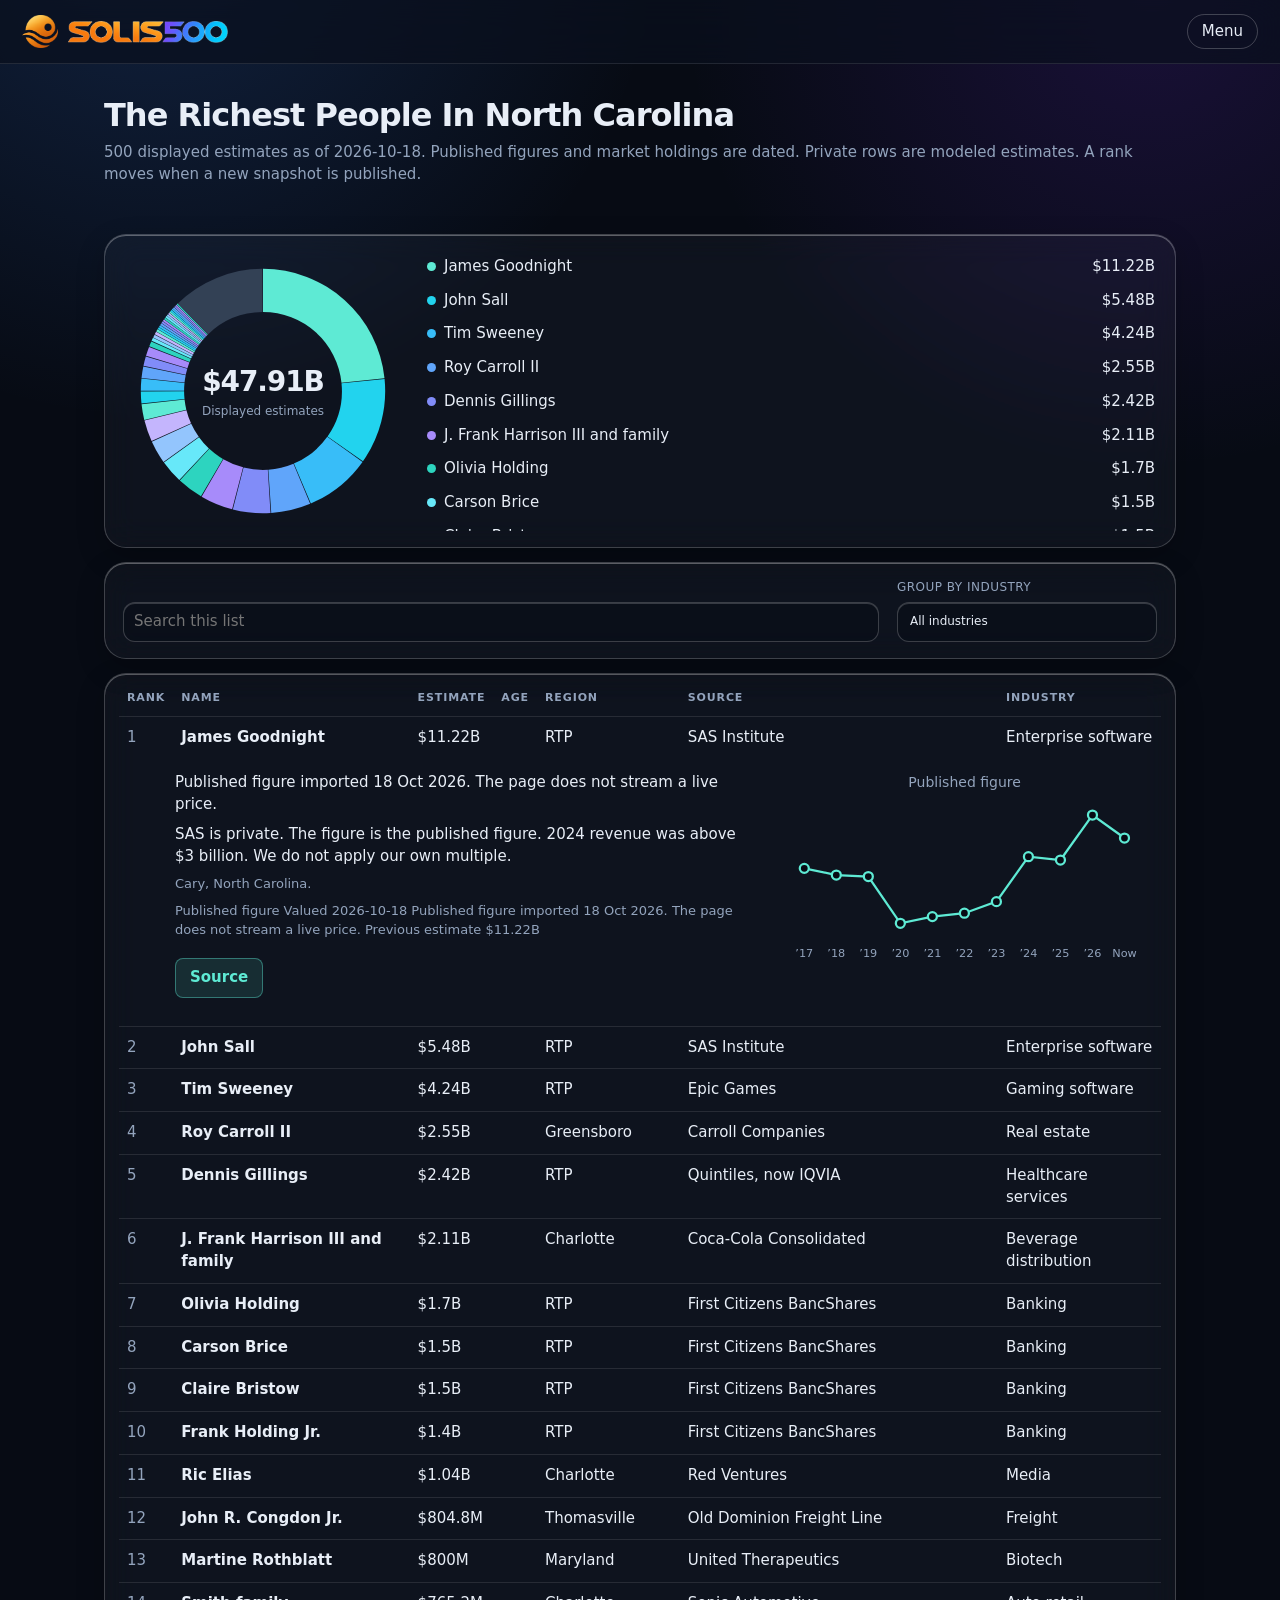
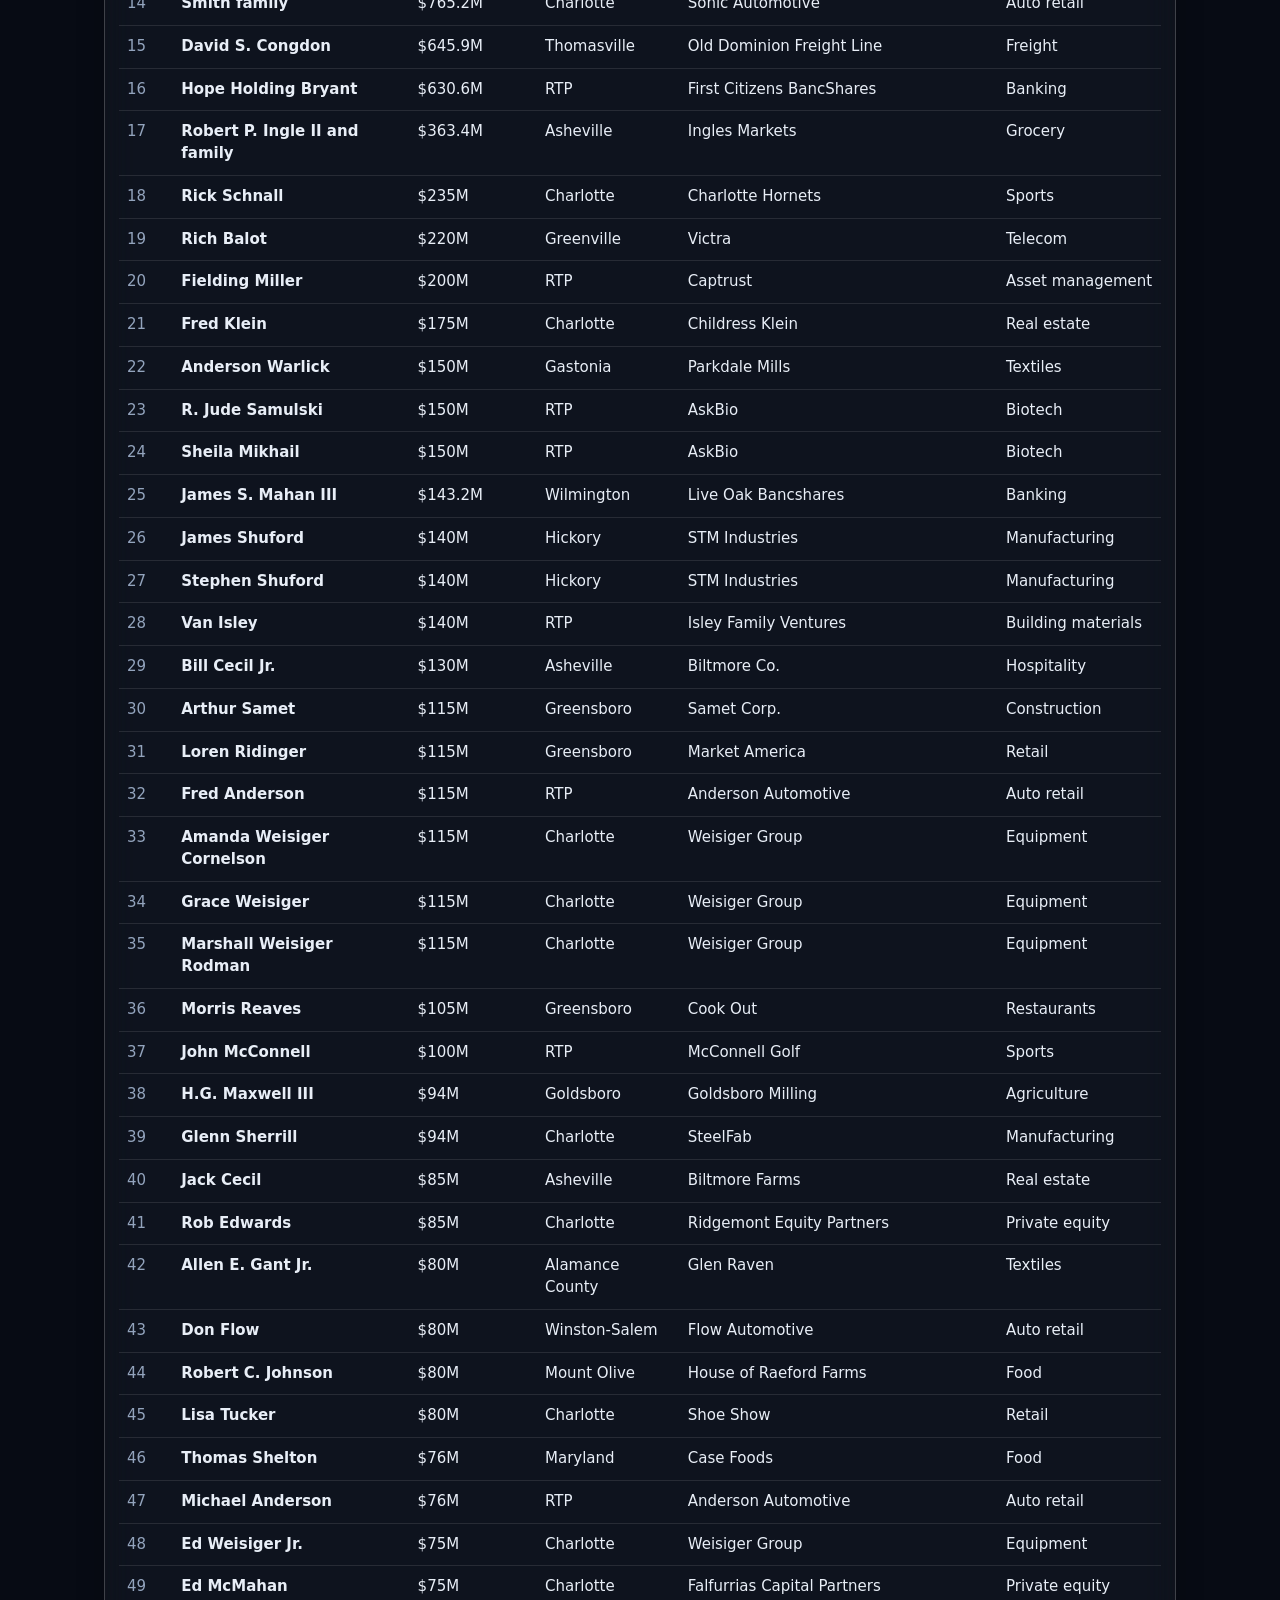
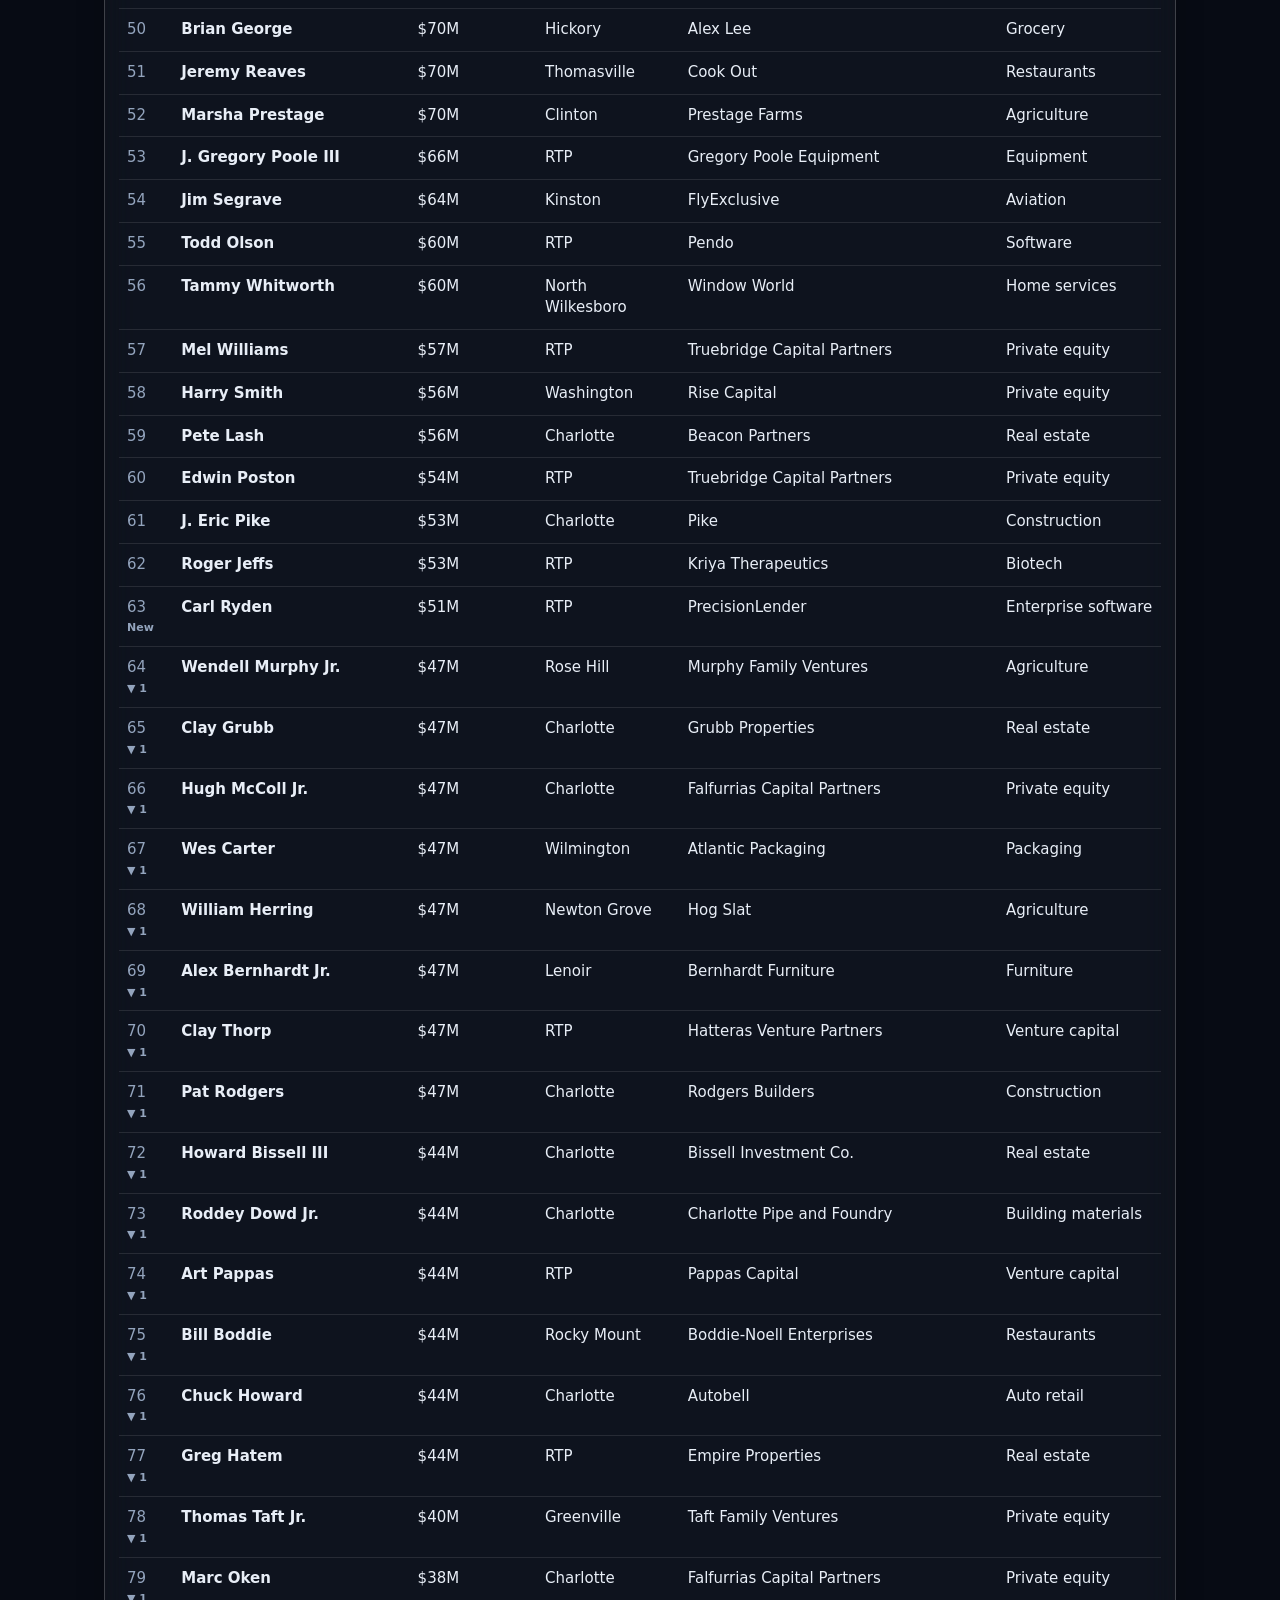
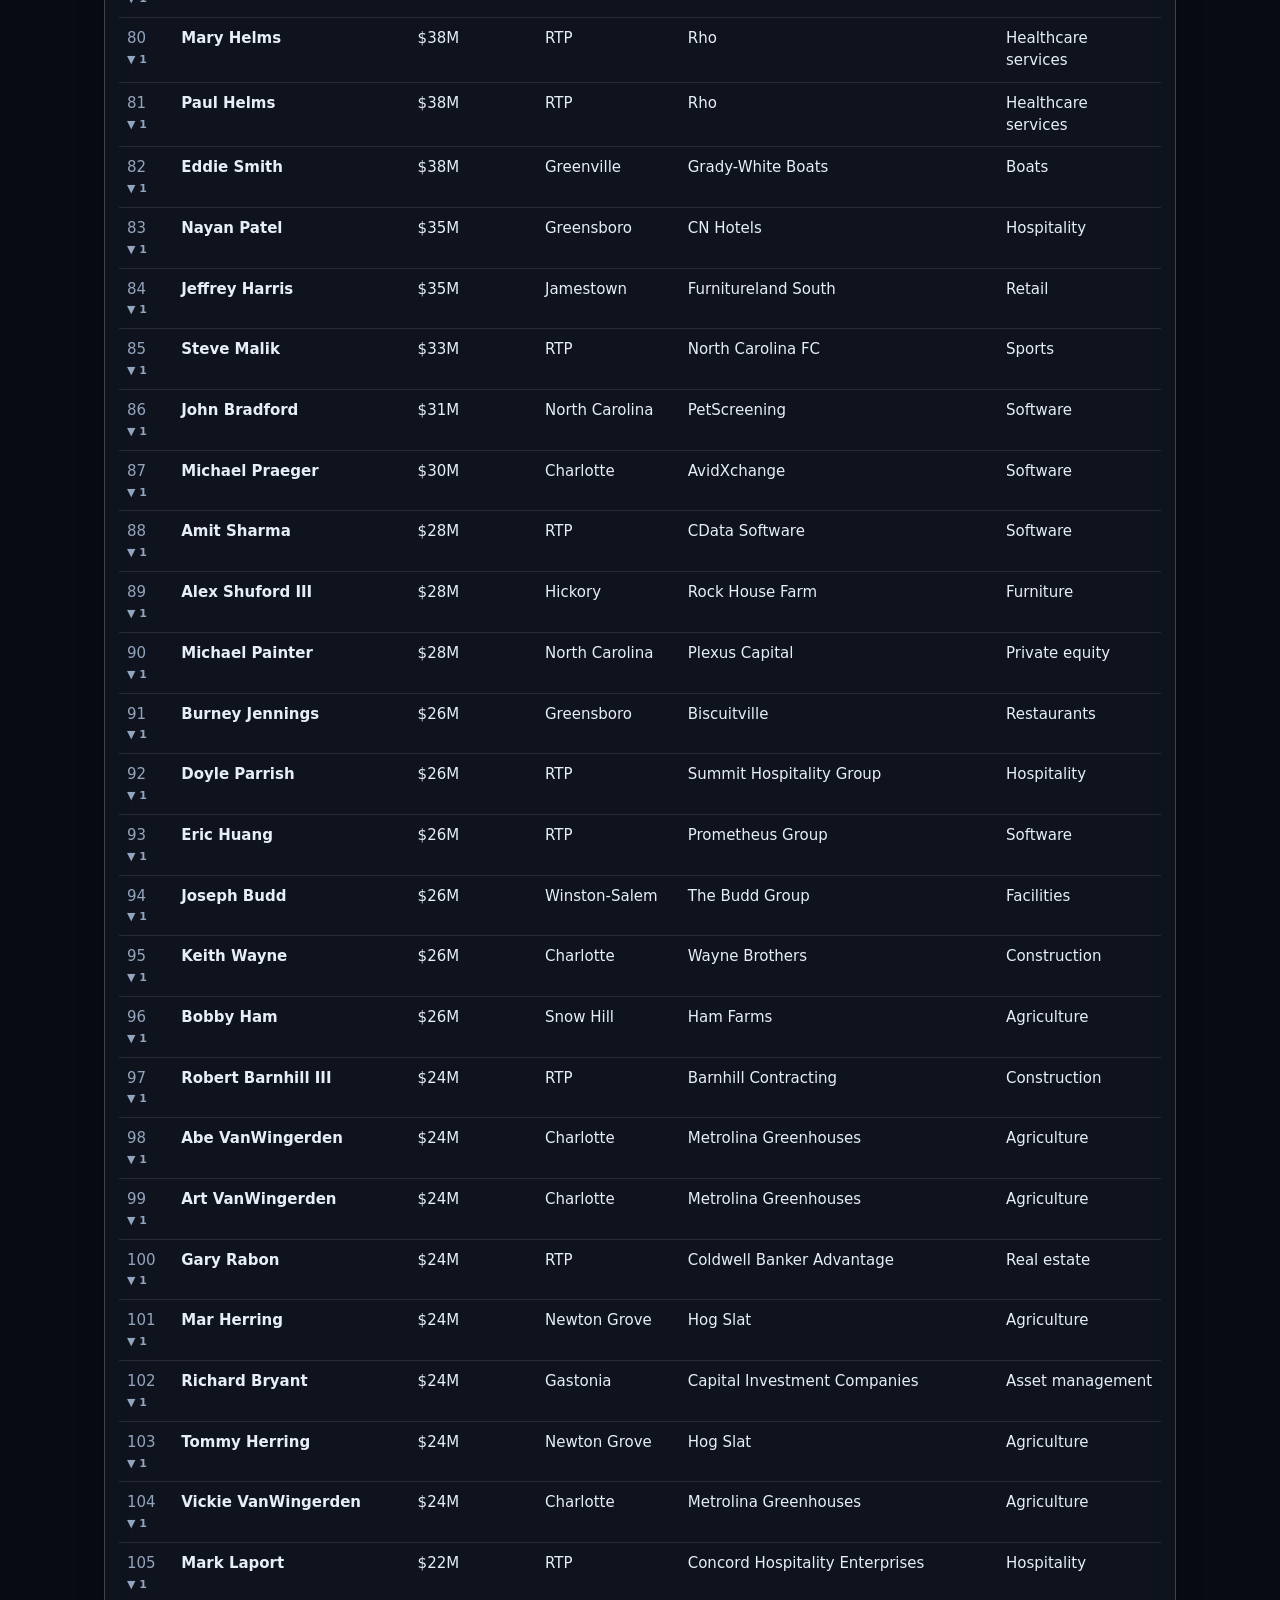
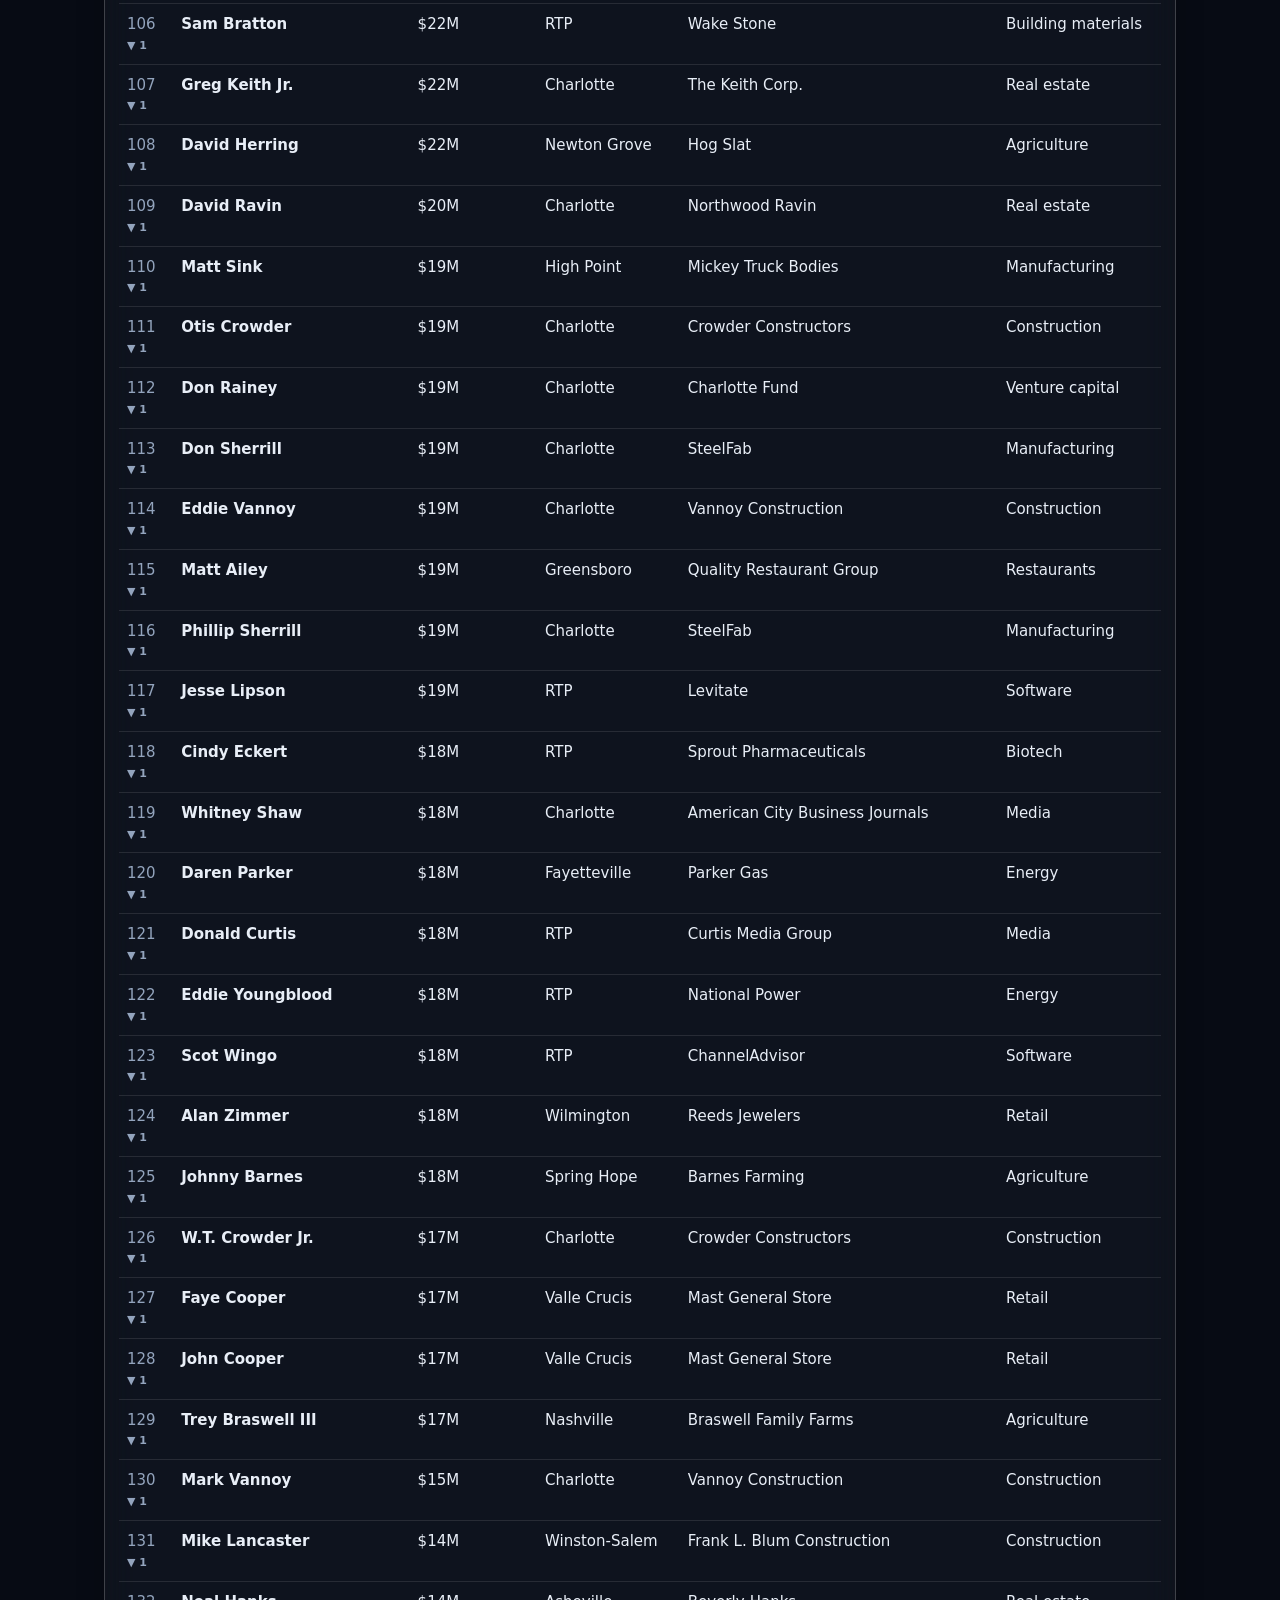
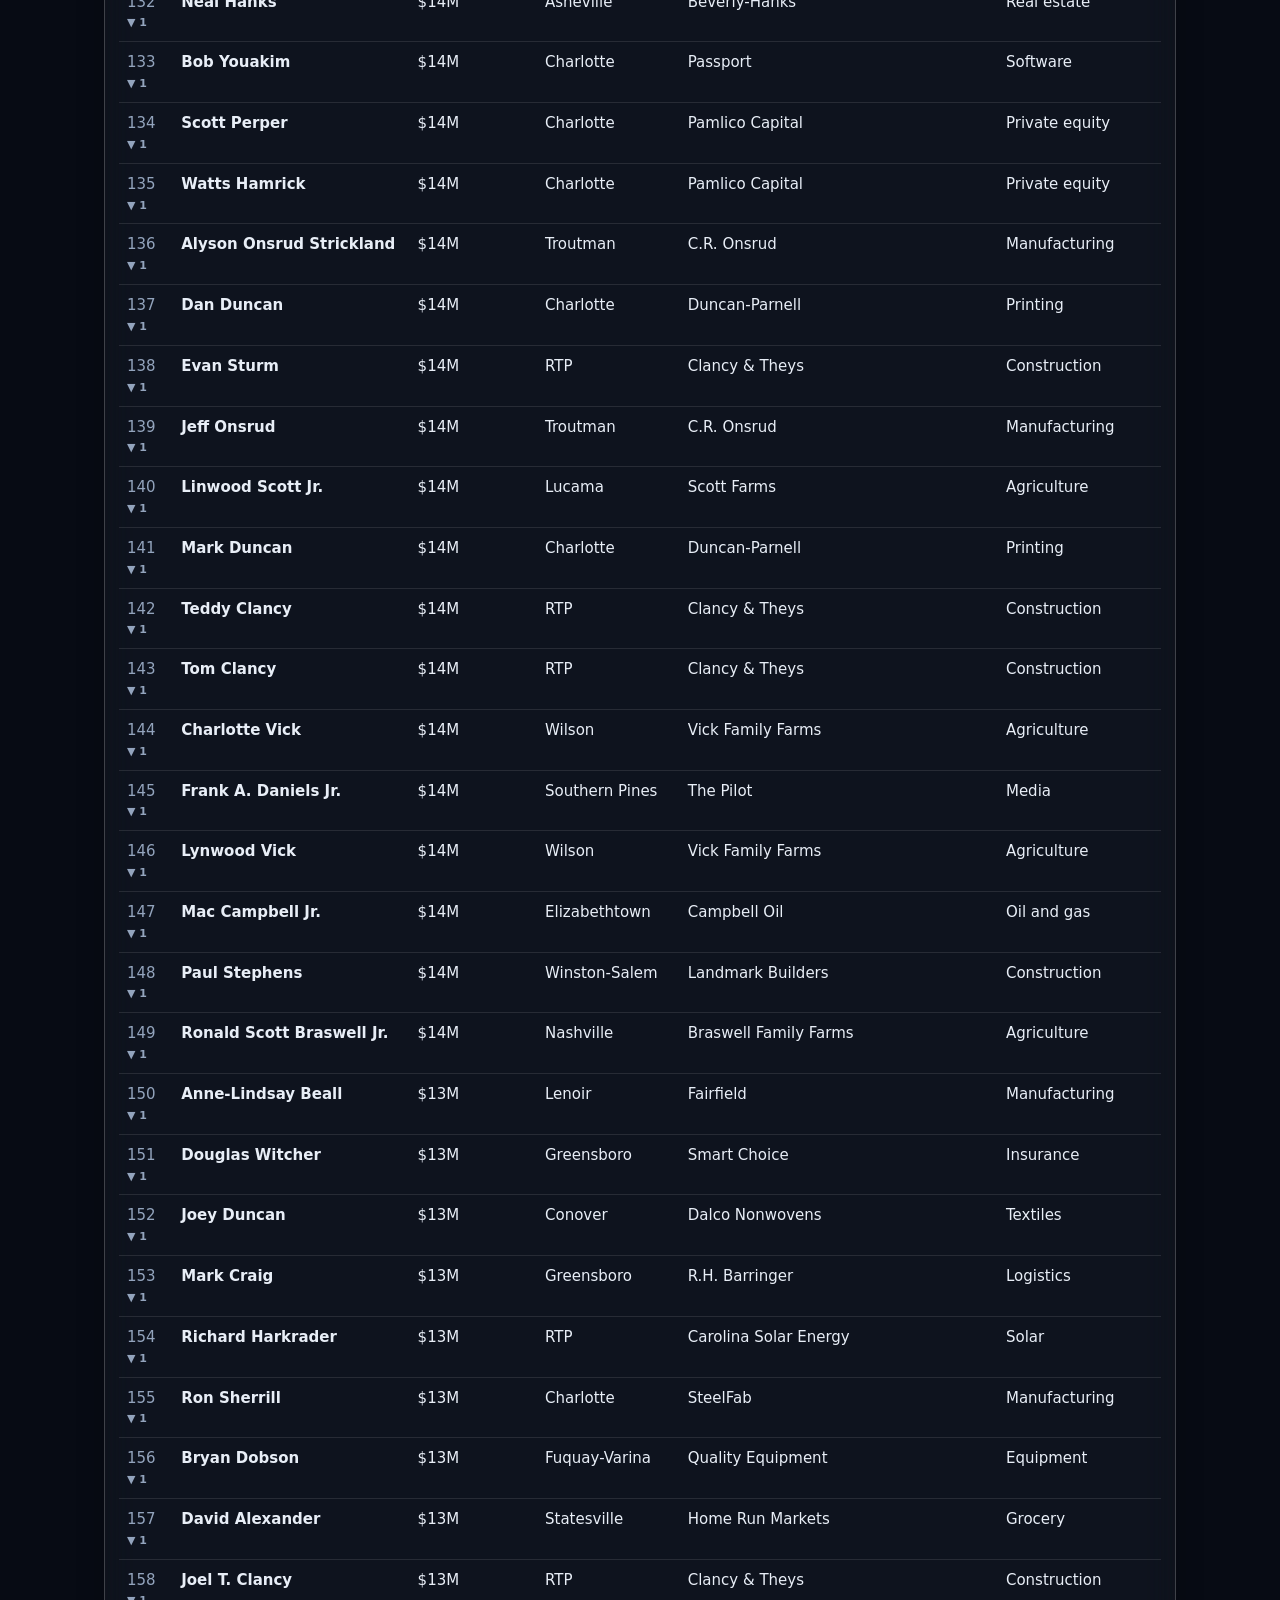
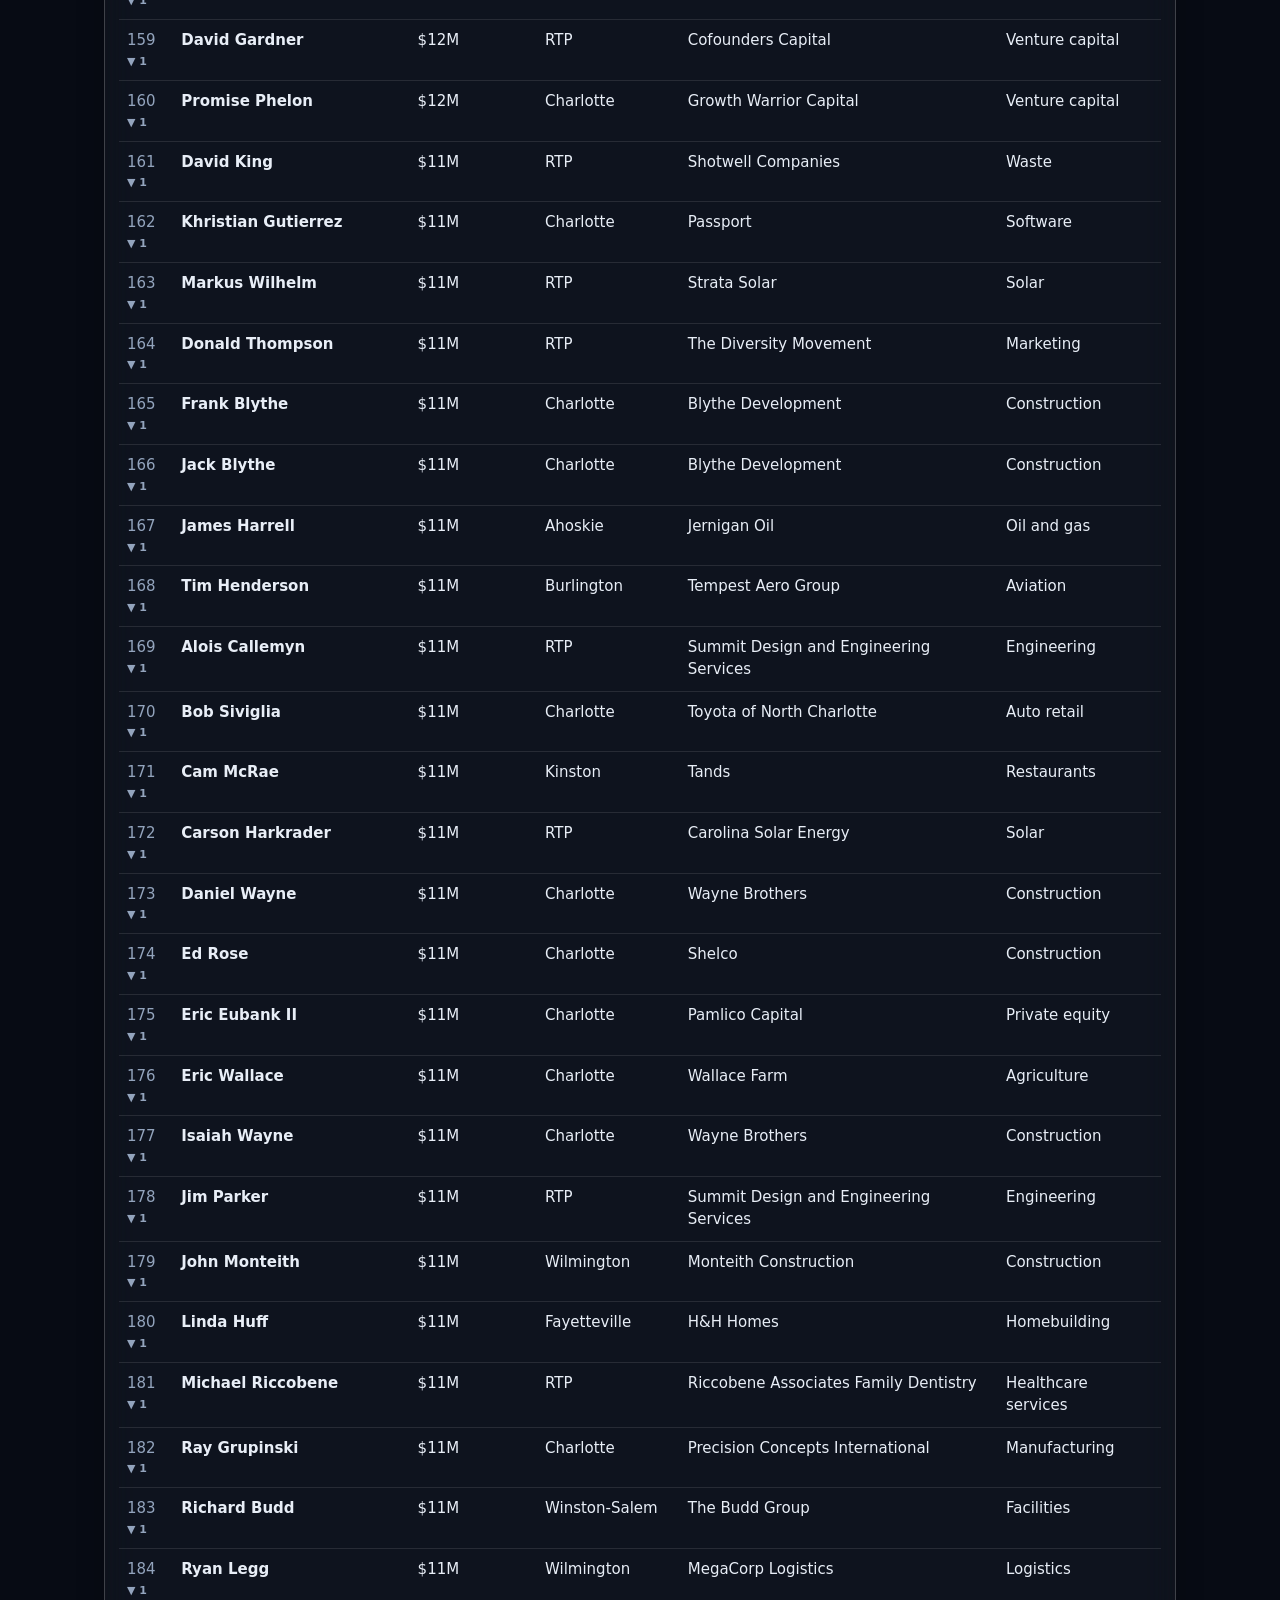
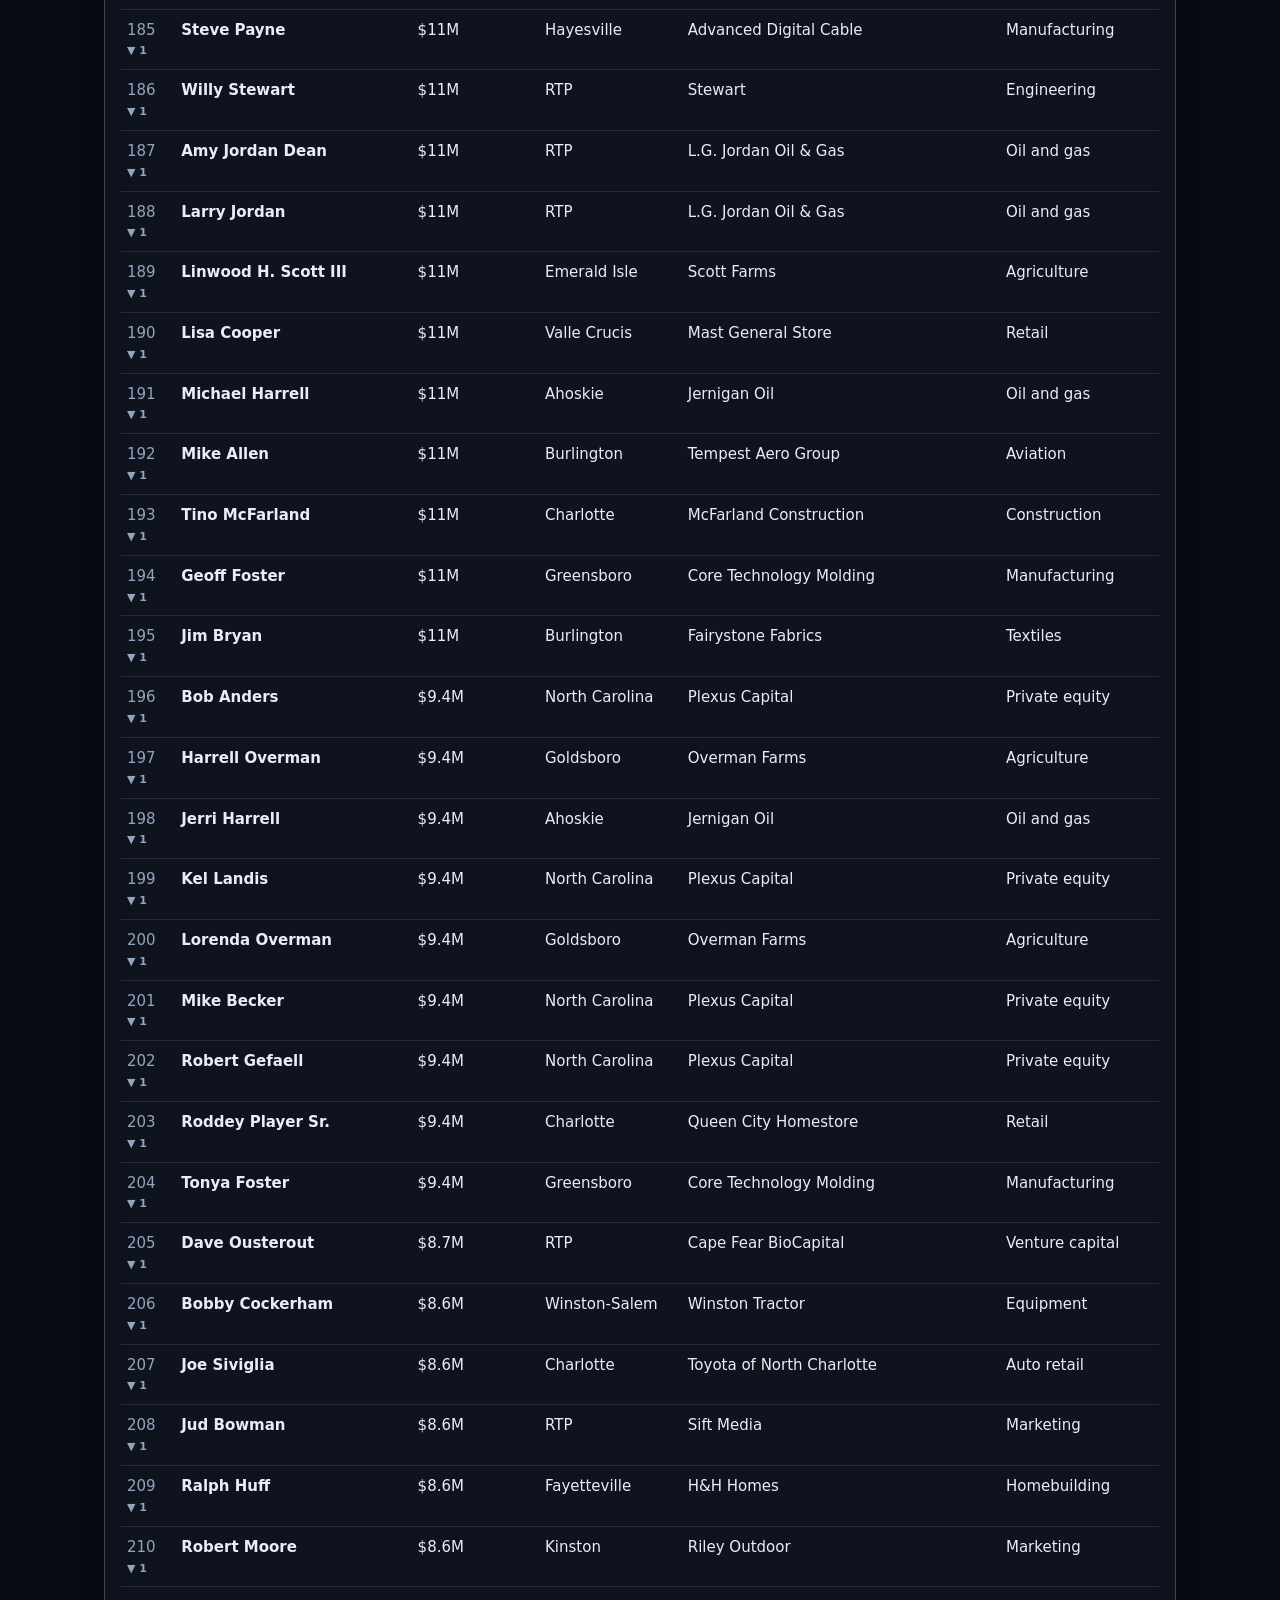
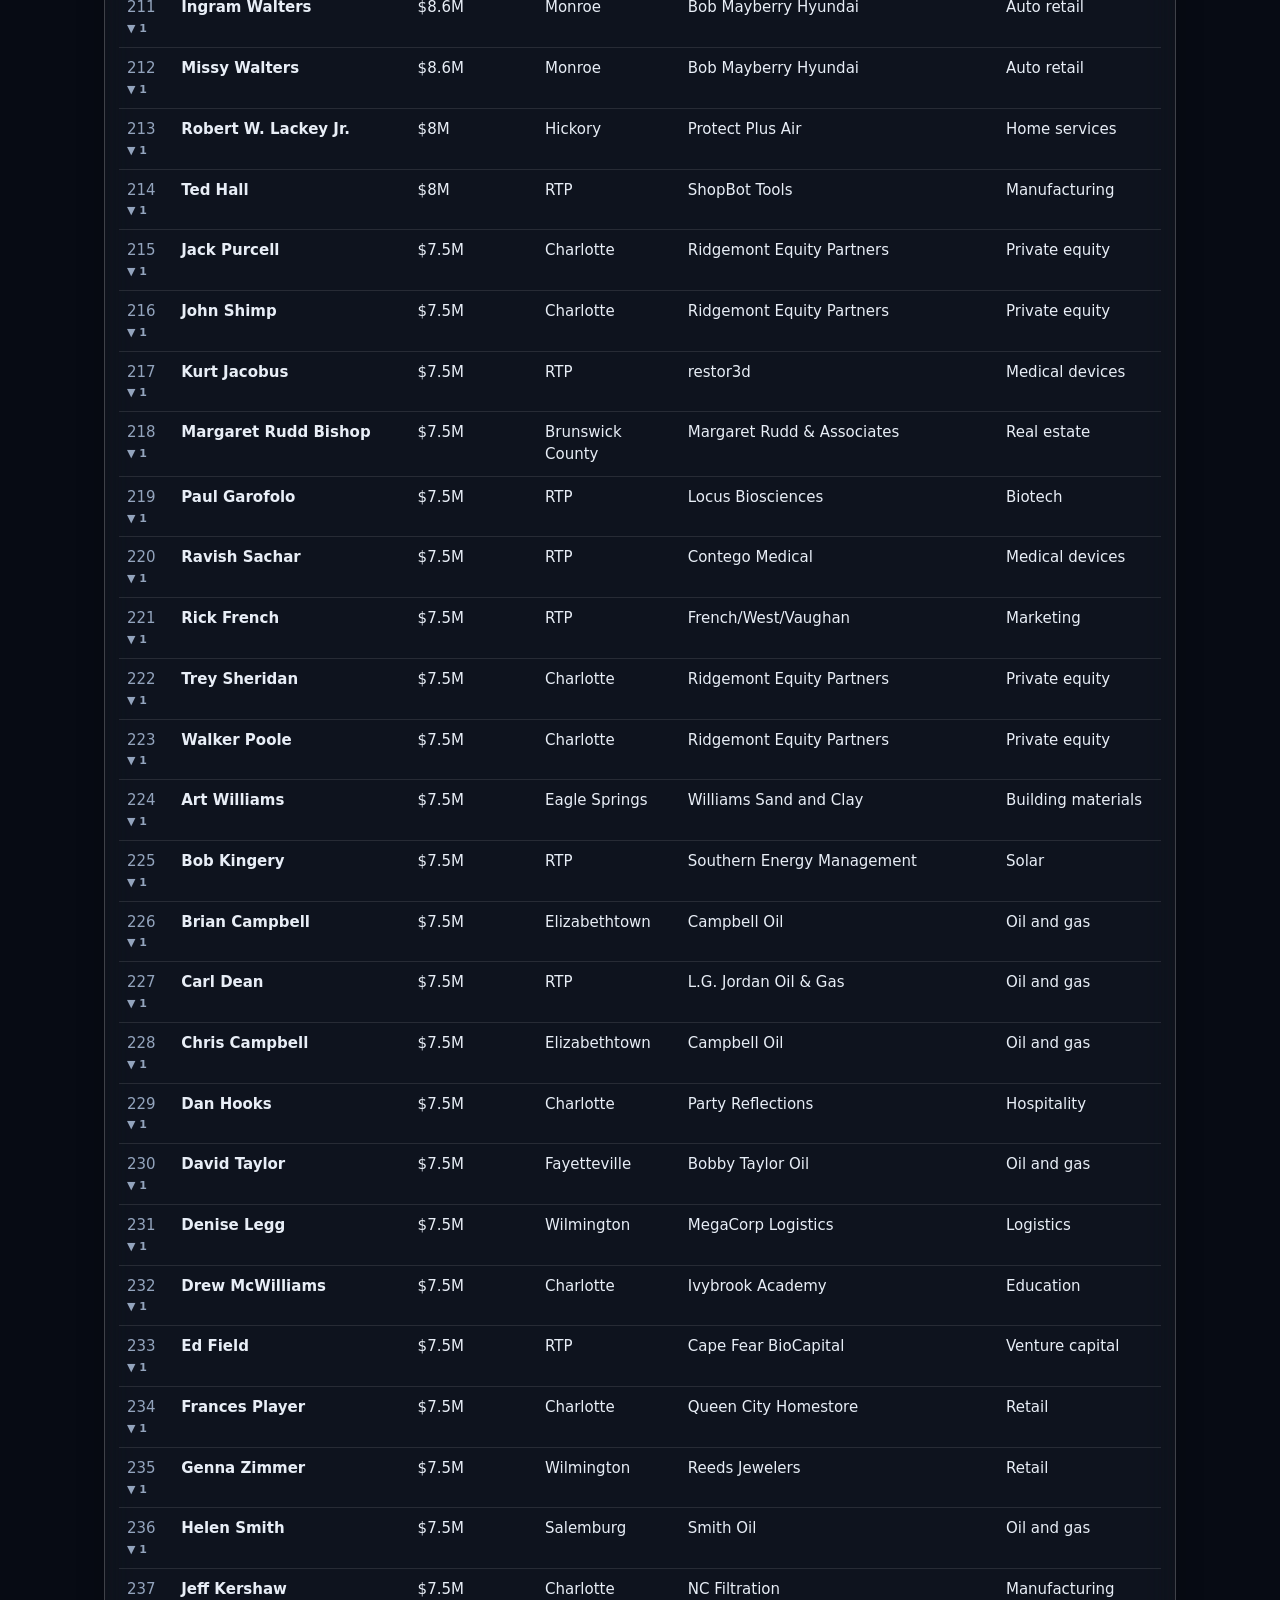
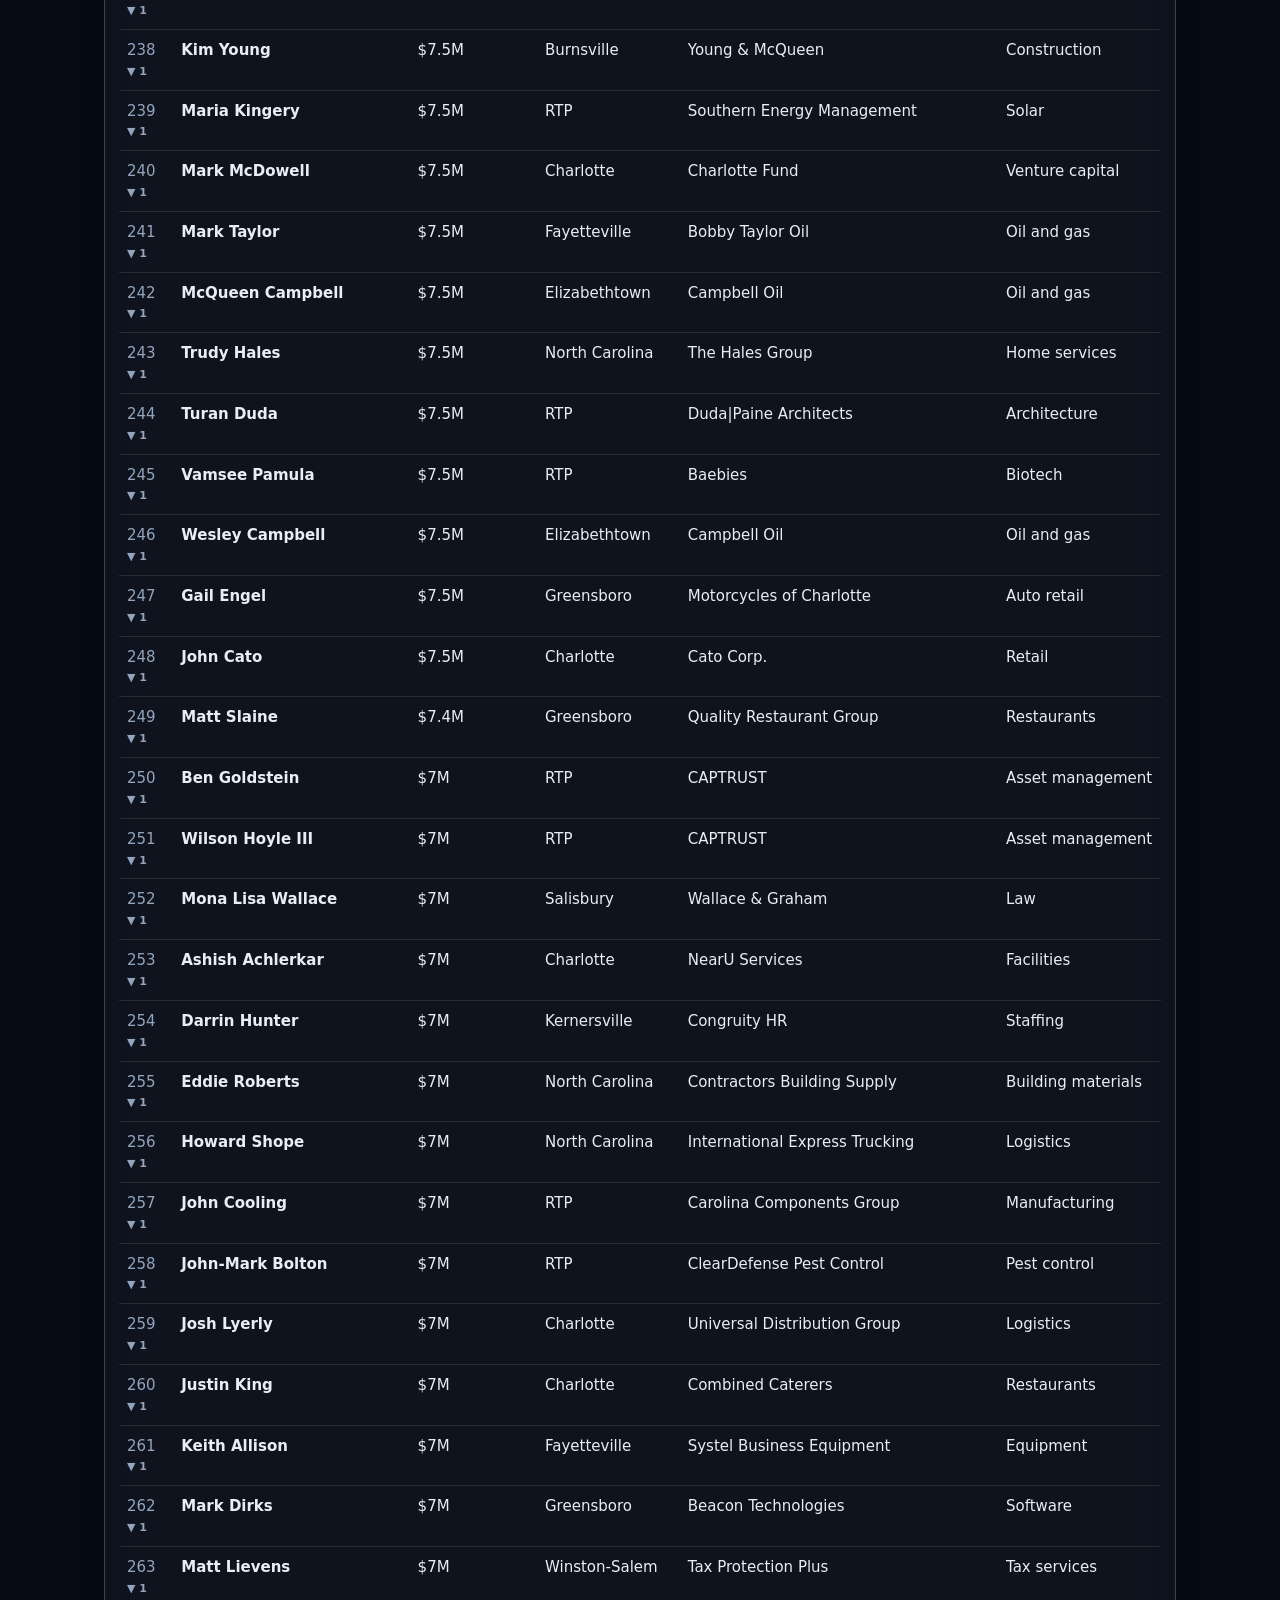
==== commit 738173b5: "Add the Google tag to every page. Co-authored-by: Cursor <cursoragent@cursor.com>" ====
--- a/nc/index.html
+++ b/nc/index.html
@@ -1,6 +1,15 @@
 <!doctype html>
 <html lang="en">
 <head>
+  <!-- Google tag (gtag.js) -->
+  <script async src="https://www.googletagmanager.com/gtag/js?id=G-BTQCLHY5FT"></script>
+  <script>
+    window.dataLayer = window.dataLayer || [];
+    function gtag(){dataLayer.push(arguments);}
+    gtag('js', new Date());
+
+    gtag('config', 'G-BTQCLHY5FT');
+  </script>
   <meta charset="utf-8">
   <meta http-equiv="refresh" content="0; url=../">
   <link rel="canonical" href="https://solis500.com/">
